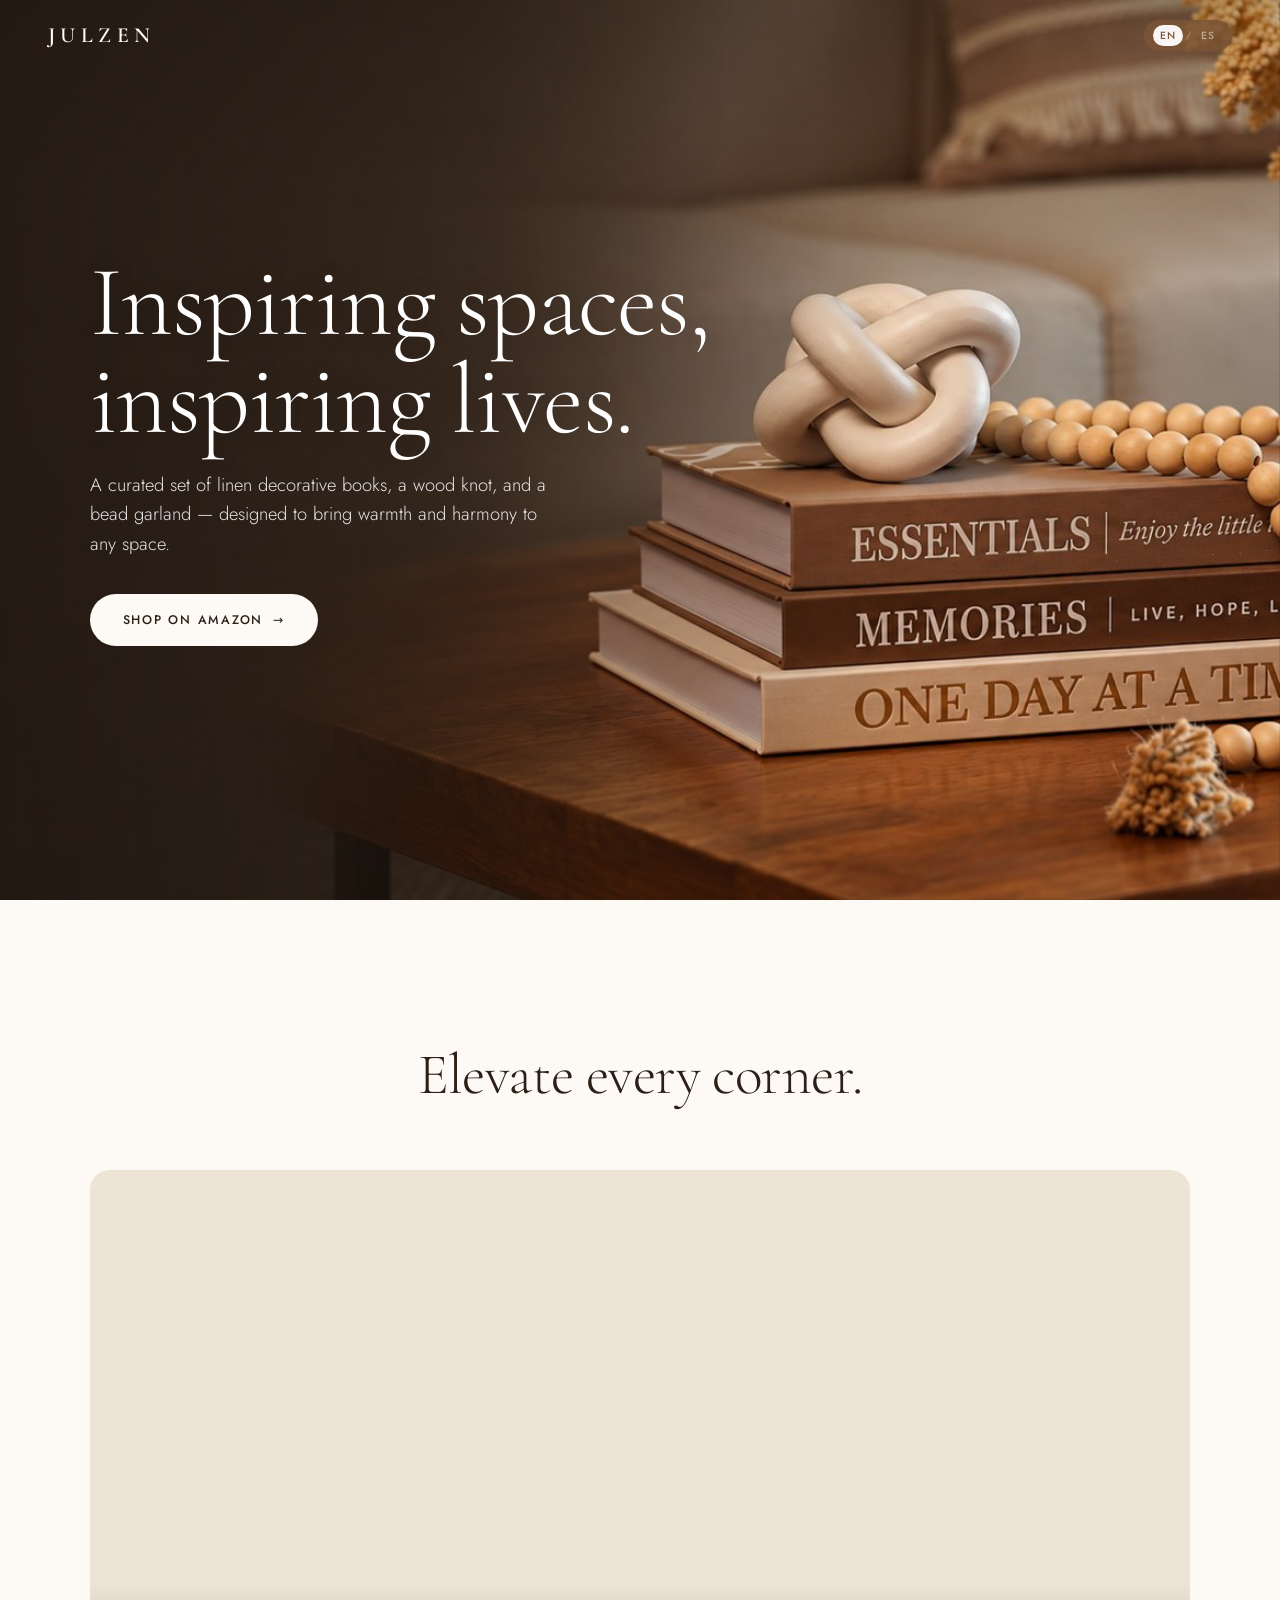
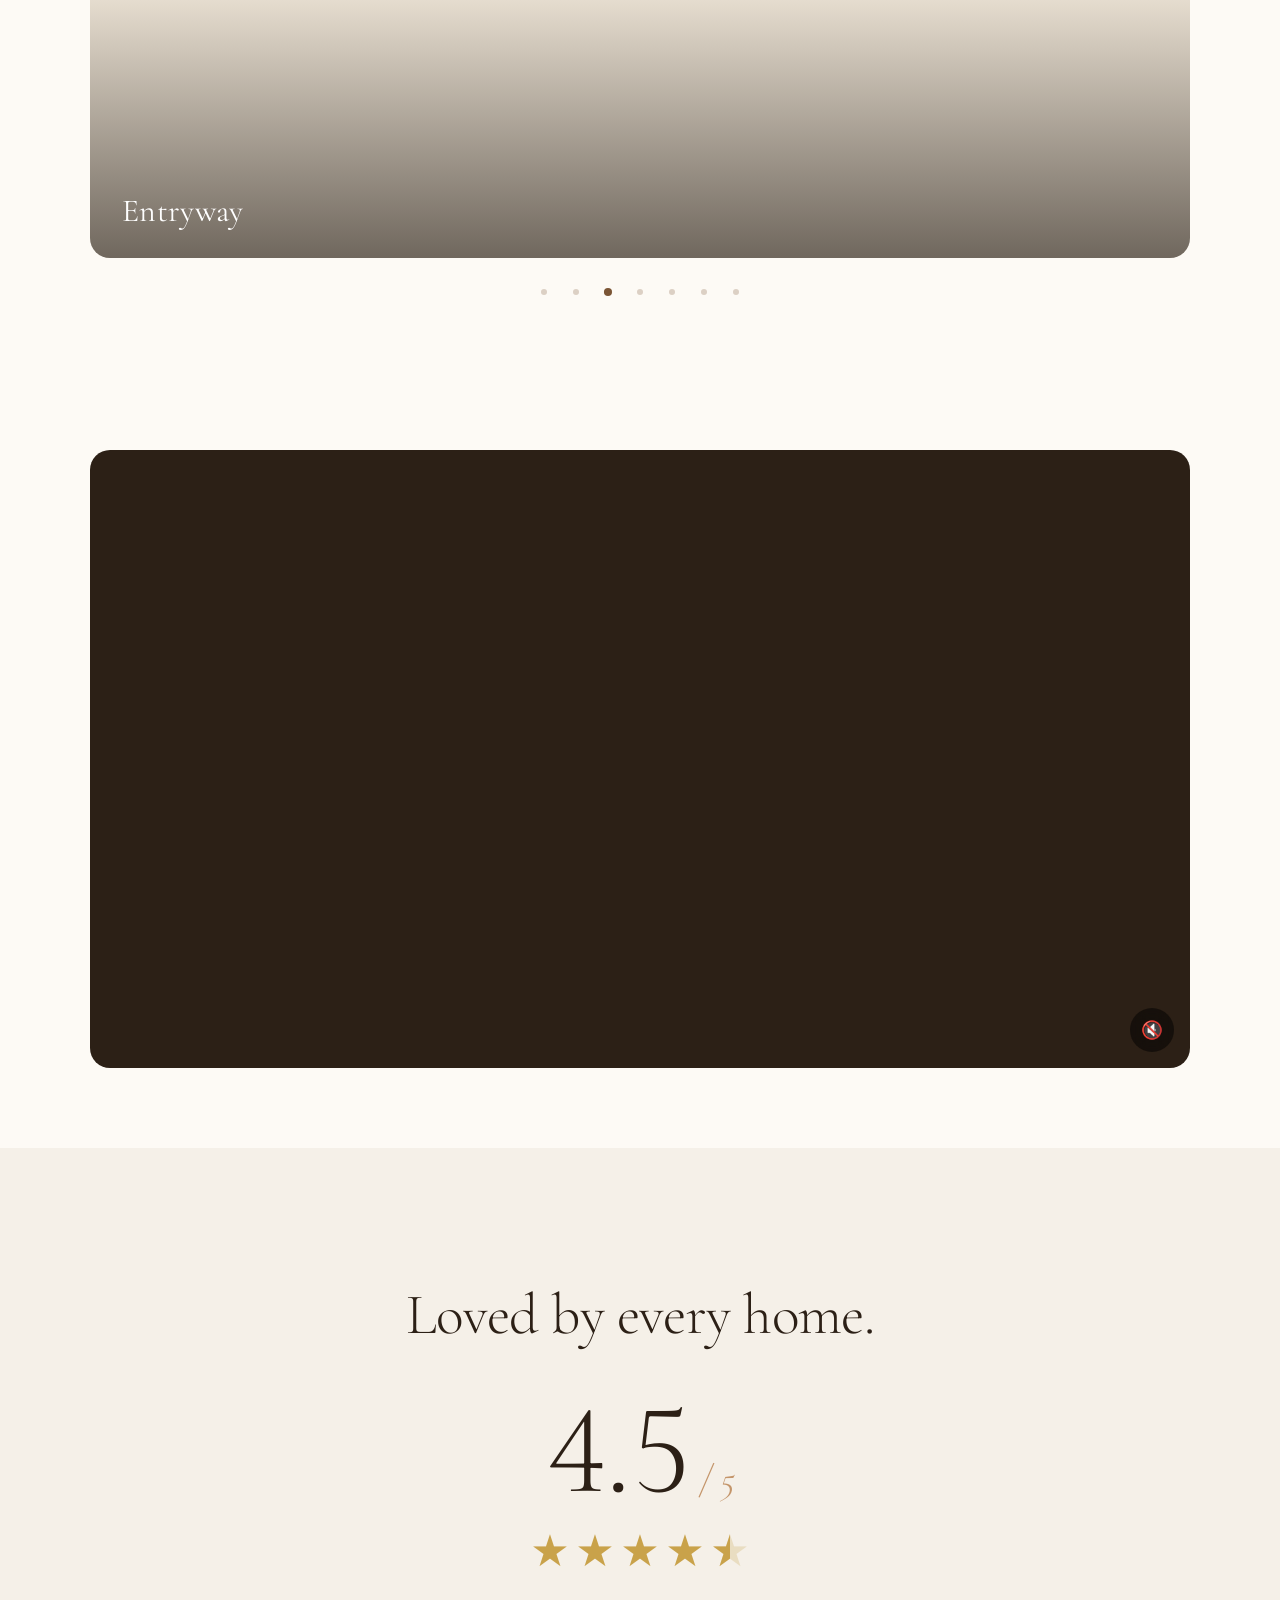
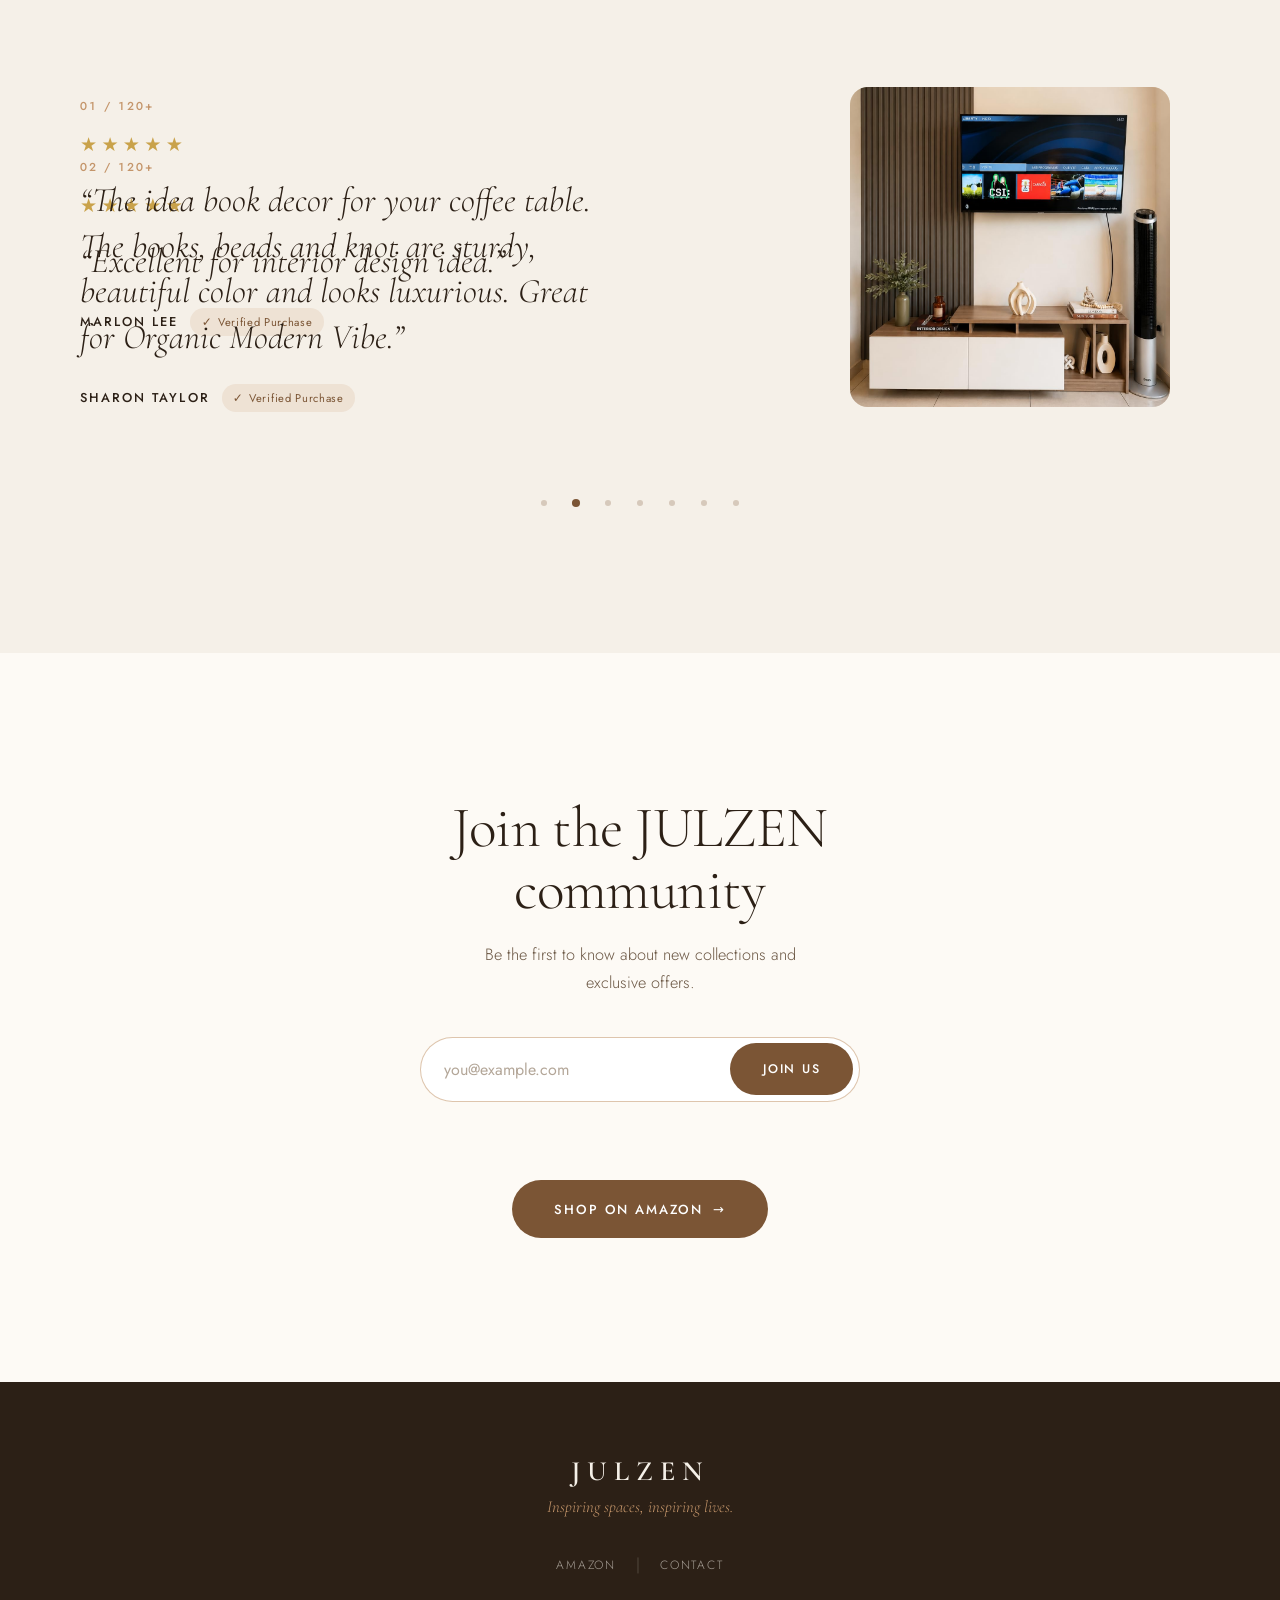
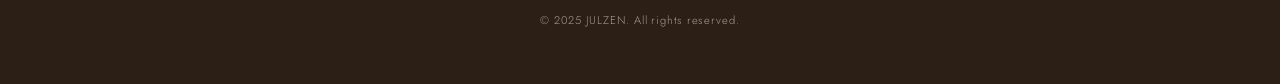
==== index.html @ 3862be5c "Make the EN/ES language switch translate the page Adds data-i18n keys to all translatable text and a" ====
<!DOCTYPE html>
<html lang="en">
<head>
  <meta charset="UTF-8" />
  <meta name="viewport" content="width=device-width, initial-scale=1.0" />
  <title>JULZEN — The home that remembers</title>
  <meta name="description" content="Decorative books with hidden storage. Premium design meets invisible function." />
  <meta property="og:title" content="JULZEN — The home that remembers" />
  <meta property="og:description" content="Decorative books with hidden storage. Premium design meets invisible function." />
  <meta property="og:image" content="hero.jpg" />
  <meta name="theme-color" content="#FDFAF5" />
  <link rel="preconnect" href="https://fonts.googleapis.com" />
  <link rel="preconnect" href="https://fonts.gstatic.com" crossorigin />
  <link href="https://fonts.googleapis.com/css2?family=Cormorant+Garamond:ital,wght@0,300;0,400;0,600;1,300;1,400&family=Jost:wght@300;400;500&display=swap" rel="stylesheet" />
  <link rel="preload" as="image" href="hero-mobile.jpg" media="(max-width: 767px)" />
  <link rel="preload" as="image" href="hero.jpg" media="(min-width: 768px)" />
  <link rel="stylesheet" href="style.css" />
  <script>document.documentElement.classList.add('js');</script>
</head>
<body>

  <!-- NAV -->
  <header class="site-nav" id="nav">
    <a href="#top" class="logo" aria-label="JULZEN home">JULZEN</a>
    <div class="lang-switch" role="button" tabindex="0" aria-label="Switch language" style="cursor:pointer;">
      <span class="lang-option lang-active">EN</span>
      <span class="lang-separator">/</span>
      <span class="lang-option">ES</span>
    </div>
  </header>

  <main id="top">

    <!-- HERO -->
    <section class="hero">
      <div class="hero-media" aria-hidden="true">
        <picture>
          <source media="(max-width: 767px)" srcset="hero-mobile.jpg" />
          <img src="hero.jpg" alt="" fetchpriority="high" />
        </picture>
      </div>
      <div class="hero-shade" aria-hidden="true"></div>
      <div class="hero-content">
        <h1 class="hero-title" data-i18n="hero-title">Inspiring spaces,<br>inspiring lives.</h1>
        <p class="hero-sub" data-i18n="hero-sub">A curated set of linen decorative books, a wood knot, and a bead garland — designed to bring warmth and harmony to any space.</p>
        <a href="https://www.amazon.com/dp/B0FD91PWK6" target="_blank" rel="noopener" class="btn btn-light hero-cta" data-i18n="hero-cta">
          Shop on Amazon <span class="btn-arrow" aria-hidden="true">→</span>
        </a>
      </div>
    </section>

    <!-- SPACES -->
    <section class="spaces" aria-labelledby="spaces-title">
      <h2 id="spaces-title" class="section-title reveal" data-i18n="spaces-title">Elevate every corner.</h2>
      <div class="scenes reveal" aria-roledescription="carousel" aria-label="JULZEN in every room" data-carousel="2000">
        <div class="scenes-track">
          <figure class="scene is-active" data-slide aria-roledescription="slide" aria-label="1 of 7">
            <img src="coffee-table-girls.jpg" alt="Two friends sharing coffee behind a JULZEN book stack on a coffee table" decoding="async" />
            <figcaption data-i18n="scene-1">Coffee Table</figcaption>
          </figure>
          <figure class="scene" data-slide aria-roledescription="slide" aria-label="2 of 7" aria-hidden="true">
            <img src="bookshelf-3.jpg" alt="JULZEN books with knot and bead garland on a wooden bookshelf" style="object-position: center 60%" loading="lazy" decoding="async" />
            <figcaption data-i18n="scene-2">Bookshelf</figcaption>
          </figure>
          <figure class="scene" data-slide aria-roledescription="slide" aria-label="3 of 7" aria-hidden="true">
            <img src="entryway.jpg" alt="JULZEN book set styled on an entryway console" style="object-position: center 65%" loading="lazy" decoding="async" />
            <figcaption data-i18n="scene-3">Entryway</figcaption>
          </figure>
          <figure class="scene" data-slide aria-roledescription="slide" aria-label="4 of 7" aria-hidden="true">
            <img src="console-tv.jpg" alt="JULZEN book stack on a wooden TV console table" loading="lazy" decoding="async" />
            <figcaption data-i18n="scene-4">TV Console Table</figcaption>
          </figure>
          <figure class="scene" data-slide aria-roledescription="slide" aria-label="5 of 7" aria-hidden="true">
            <img src="bookshelf.jpg" alt="JULZEN book stack on a light wood bookshelf" loading="lazy" decoding="async" />
            <figcaption data-i18n="scene-5">Bookshelf</figcaption>
          </figure>
          <figure class="scene" data-slide aria-roledescription="slide" aria-label="6 of 7" aria-hidden="true">
            <img src="night-stand.jpg" alt="JULZEN book set on a bedside night stand" loading="lazy" decoding="async" />
            <figcaption data-i18n="scene-6">Night Stand</figcaption>
          </figure>
          <figure class="scene" data-slide aria-roledescription="slide" aria-label="7 of 7" aria-hidden="true">
            <img src="coffee-table.jpg" alt="JULZEN book stack with knot and wood beads on a round coffee table" style="object-position: center 60%" loading="lazy" decoding="async" />
            <figcaption data-i18n="scene-7">Coffee Table</figcaption>
          </figure>
        </div>
        <div class="carousel-dots" role="group" aria-label="Choose scene">
          <button type="button" class="dot is-active" aria-label="Scene 1" aria-current="true"></button>
          <button type="button" class="dot" aria-label="Scene 2"></button>
          <button type="button" class="dot" aria-label="Scene 3"></button>
          <button type="button" class="dot" aria-label="Scene 4"></button>
          <button type="button" class="dot" aria-label="Scene 5"></button>
          <button type="button" class="dot" aria-label="Scene 6"></button>
          <button type="button" class="dot" aria-label="Scene 7"></button>
        </div>
      </div>
    </section>

    <!-- VIDEO -->
    <section class="video-showcase" aria-labelledby="video-title">
      <div class="video-wrap reveal">
        <video class="showcase-video" muted autoplay loop playsinline preload="metadata">
          <source src="JULZEN_VideoADS.MP4" type="video/mp4" />
        </video>
        <div class="video-overlay is-muted" aria-hidden="true">
          <span class="video-sound-icon">🔇</span>
        </div>
      </div>
    </section>

    <!-- REVIEWS -->
    <section class="reviews" aria-labelledby="reviews-title">
      <h2 id="reviews-title" class="section-title reveal" data-i18n="reviews-title">Loved by every home.</h2>

      <div class="rating reveal" style="--i:1" role="img" aria-label="Rated 4.5 out of 5 stars" data-rating="4.5">
        <p class="rating-score" aria-hidden="true">
          <span class="rating-value" data-rating-value>4.5</span><span class="rating-max">/ 5</span>
        </p>
        <div class="rating-stars" aria-hidden="true">
          <span class="rstar" style="--s:0">★</span><span class="rstar" style="--s:1">★</span><span class="rstar" style="--s:2">★</span><span class="rstar" style="--s:3">★</span><span class="rstar rstar-half" style="--s:4">★</span>
        </div>
      </div>

      <!-- REVIEWS CAROUSEL: one review at a time, rotating every 3s -->
      <div class="rv-list reveal" style="--i:2" data-rv-carousel>
        <article class="rv rv-active">
          <div class="rv-text">
            <span class="rv-index">01 / 120+</span>
            <div class="rv-stars" role="img" aria-label="5 out of 5 stars">★★★★★</div>
            <blockquote data-i18n="rv-quote-1">“The idea book decor for your coffee table. The books, beads and knot are sturdy, beautiful color and looks luxurious. Great for Organic Modern Vibe.”</blockquote>
            <p class="rv-meta"><span class="rv-name">Sharon Taylor</span><span class="verified" data-i18n="verified">Verified Purchase</span></p>
          </div>
          <div class="rv-media" aria-roledescription="carousel" aria-label="Photos from Sharon Taylor" data-carousel="1000">
            <img class="rv-slide is-active" data-slide src="review-1.jpg" style="object-position: center 40%" alt="Customer photo from Sharon Taylor (1 of 3)" loading="lazy" decoding="async" />
            <img class="rv-slide" data-slide src="review-1-2.jpg" style="object-position: center center" alt="Customer photo from Sharon Taylor (2 of 3)" loading="lazy" decoding="async" />
            <img class="rv-slide" data-slide src="review-1-3.jpg" style="object-position: center center" alt="Customer photo from Sharon Taylor (3 of 3)" loading="lazy" decoding="async" />
            <div class="carousel-dots rv-dots" role="group" aria-label="Choose photo">
              <button type="button" class="dot is-active" aria-label="Photo 1" aria-current="true"></button>
              <button type="button" class="dot" aria-label="Photo 2"></button>
              <button type="button" class="dot" aria-label="Photo 3"></button>
            </div>
          </div>
        </article>

        <article class="rv">
          <div class="rv-text">
            <span class="rv-index">02 / 120+</span>
            <div class="rv-stars" role="img" aria-label="5 out of 5 stars">★★★★★</div>
            <blockquote data-i18n="rv-quote-2">“Excellent for interior design idea.”</blockquote>
            <p class="rv-meta"><span class="rv-name">Marlon Lee</span><span class="verified" data-i18n="verified">Verified Purchase</span></p>
          </div>
          <div class="rv-media">
            <img src="review-2.jpg" style="object-position: center 60%" alt="Customer photo from Marlon Lee: JULZEN books on a TV console" loading="lazy" decoding="async" />
          </div>
        </article>

        <article class="rv">
          <div class="rv-text">
            <span class="rv-index">03 / 120+</span>
            <div class="rv-stars" role="img" aria-label="5 out of 5 stars">★★★★★</div>
            <blockquote data-i18n="rv-quote-3">“Beautiful! Excellent quality and beautifully crafted. The set includes three decorative books, a stylish wood knot, and a lovely bead garland. Every piece looks well made and complements the others perfectly. Highly recommend 100%!”</blockquote>
            <p class="rv-meta"><span class="rv-name">Edwin</span><span class="verified" data-i18n="verified">Verified Purchase</span></p>
          </div>
          <div class="rv-media">
            <img src="review-3.jpg" style="object-position: center center" alt="Customer photo from Edwin" loading="lazy" decoding="async" />
          </div>
        </article>

        <article class="rv">
          <div class="rv-text">
            <span class="rv-index">04 / 120+</span>
            <div class="rv-stars" role="img" aria-label="5 out of 5 stars">★★★★★</div>
            <blockquote data-i18n="rv-quote-4">“I love these books and book covers. It looks great in my China hutch and the decor look I was going for. I recommend purchasing this product.”</blockquote>
            <p class="rv-meta"><span class="rv-name">Debra</span><span class="verified" data-i18n="verified">Verified Purchase</span></p>
          </div>
          <div class="rv-media">
            <img src="review-4.jpg" style="object-position: center 40%" alt="Customer photo from Debra: JULZEN books in a China hutch" loading="lazy" decoding="async" />
          </div>
        </article>

        <article class="rv">
          <div class="rv-text">
            <span class="rv-index">05 / 120+</span>
            <div class="rv-stars" role="img" aria-label="4 out of 5 stars">★★★★<span class="rv-star-off">★</span></div>
            <blockquote data-i18n="rv-quote-5">“This set decorates beautifully and the colors are just gorgeous. Everything feels high quality and well made. The smallest book is perfect for storing TV remotes, which I love.”</blockquote>
            <p class="rv-meta"><span class="rv-name">Ysantiago</span><span class="verified" data-i18n="verified">Verified Purchase</span></p>
          </div>
          <div class="rv-media">
            <img src="review-5.jpg" style="object-position: center center" alt="Customer photo from Ysantiago: JULZEN books and knot on a shelf" loading="lazy" decoding="async" />
          </div>
        </article>

        <article class="rv">
          <div class="rv-text">
            <span class="rv-index">06 / 120+</span>
            <div class="rv-stars" role="img" aria-label="5 out of 5 stars">★★★★★</div>
            <blockquote data-i18n="rv-quote-6">“I couldn't be happier with the decoration result on my table. Too beautiful.”</blockquote>
            <p class="rv-meta"><span class="rv-name">Aida</span><span class="verified" data-i18n="verified">Verified Purchase</span></p>
          </div>
          <div class="rv-media" aria-roledescription="carousel" aria-label="Photos from Aida" data-carousel="1000">
            <img class="rv-slide is-active" data-slide src="review-6.jpg" style="object-position: center center" alt="Customer photo from Aida (1 of 2)" loading="lazy" decoding="async" />
            <img class="rv-slide" data-slide src="review-6-1.jpg" style="object-position: center center" alt="Customer photo from Aida (2 of 2)" loading="lazy" decoding="async" />
            <div class="carousel-dots rv-dots" role="group" aria-label="Choose photo">
              <button type="button" class="dot is-active" aria-label="Photo 1" aria-current="true"></button>
              <button type="button" class="dot" aria-label="Photo 2"></button>
            </div>
          </div>
        </article>

        <article class="rv rv-cta-slide">
          <div class="rv-cta-content">
            <p class="rv-cta-text">Want to see what our customers are saying?</p>
            <a href="https://www.amazon.com/JULZEN-Linen-Decorative-Books-Decor/dp/B0FD91PWK6/ref=cm_cr_arp_d_product_top?ie=UTF8#averageCustomerReviewsAnchor" target="_blank" rel="noopener" class="btn btn-dark btn-lg">
              See All Reviews <span class="btn-arrow" aria-hidden="true">→</span>
            </a>
          </div>
        </article>

        <!-- Review carousel dots -->
        <div class="carousel-dots rv-carousel-dots" role="group" aria-label="Choose review">
          <button type="button" class="dot is-active" aria-label="Review 1" aria-current="true"></button>
          <button type="button" class="dot" aria-label="Review 2"></button>
          <button type="button" class="dot" aria-label="Review 3"></button>
          <button type="button" class="dot" aria-label="Review 4"></button>
          <button type="button" class="dot" aria-label="Review 5"></button>
          <button type="button" class="dot" aria-label="Review 6"></button>
          <button type="button" class="dot" aria-label="See all reviews"></button>
        </div>
      </div>
    </section>

    <!-- JOIN -->
    <section class="join" id="join" aria-labelledby="join-title">
      <div class="join-inner">
        <h2 id="join-title" class="section-title reveal" data-i18n="join-title">Join the JULZEN community</h2>
        <p class="join-sub reveal" style="--i:1" data-i18n="join-sub">Be the first to know about new collections and exclusive offers.</p>
        <form action="https://formspree.io/f/mgoqwkvl" method="POST" class="join-form reveal" style="--i:2" data-join-form>
          <label for="join-email" class="sr-only">Email address</label>
          <input id="join-email" type="email" name="email" placeholder="you@example.com" autocomplete="email" required />
          <button type="submit" class="btn btn-dark" data-i18n="join-btn">Join Us</button>
        </form>
        <p class="join-status" role="status" aria-live="polite" data-join-status></p>
        <div class="reveal" style="--i:3">
          <a href="https://www.amazon.com/dp/B0FD91PWK6" target="_blank" rel="noopener" class="btn btn-dark btn-lg" data-i18n="shop-amazon">
            Shop on Amazon <span class="btn-arrow" aria-hidden="true">→</span>
          </a>
        </div>
      </div>
    </section>

  </main>

  <!-- FOOTER -->
  <footer>
    <div class="footer-inner">
      <div class="footer-logo">JULZEN</div>
      <p class="footer-tagline" data-i18n="footer-tagline">Inspiring spaces, inspiring lives.</p>
      <div class="footer-links">
        <a href="https://www.amazon.com/dp/B0FD91PWK6" target="_blank" rel="noopener" data-i18n="footer-amazon">Amazon</a>
        <span aria-hidden="true">|</span>
        <a href="mailto:julzenliving@gmail.com" data-i18n="footer-contact">Contact</a>
      </div>
      <p class="footer-copy">© 2025 JULZEN. All rights reserved.</p>
    </div>
  </footer>

  <script>
  (function () {
    var reduceMotion = window.matchMedia('(prefers-reduced-motion: reduce)').matches;

    // Nav: solid background once the hero scrolls away
    var nav = document.getElementById('nav');
    var onScroll = function () { nav.classList.toggle('is-scrolled', window.scrollY > 40); };
    onScroll();
    window.addEventListener('scroll', onScroll, { passive: true });

    // Reveal on scroll
    var revealEls = document.querySelectorAll('.reveal');
    if ('IntersectionObserver' in window) {
      var io = new IntersectionObserver(function (entries) {
        entries.forEach(function (entry) {
          if (entry.isIntersecting) {
            entry.target.classList.add('is-visible');
            io.unobserve(entry.target);
          }
        });
      }, { rootMargin: '0px 0px -10% 0px', threshold: 0.1 });
      revealEls.forEach(function (el) { io.observe(el); });
    } else {
      revealEls.forEach(function (el) { el.classList.add('is-visible'); });
    }

    // Rating: count up to the score once the block scrolls into view
    var rating = document.querySelector("[data-rating]");
    if (rating) {
      var valueEl = rating.querySelector("[data-rating-value]");
      var target = parseFloat(rating.getAttribute("data-rating"));
      if (!reduceMotion && "IntersectionObserver" in window) {
        valueEl.textContent = "0.0";
        rating.classList.add("is-pending");
        var ratingIO = new IntersectionObserver(function (entries) {
          if (!entries[0].isIntersecting) return;
          ratingIO.disconnect();
          rating.classList.remove("is-pending");
          var duration = 1600, t0 = null;
          var tick = function (now) {
            if (t0 === null) t0 = now;
            var p = Math.min((now - t0) / duration, 1);
            var eased = 1 - Math.pow(1 - p, 3);
            valueEl.textContent = (target * eased).toFixed(1);
            if (p < 1) requestAnimationFrame(tick);
          };
          requestAnimationFrame(tick);
        }, { threshold: 0.6 });
        ratingIO.observe(rating);
      }
    }

    // Mini-carousels (scenes + review photos): crossfade on an interval
    document.querySelectorAll("[data-carousel]").forEach(function (carousel) {
      var slides = carousel.querySelectorAll("[data-slide]");
      var dots = carousel.querySelectorAll(".dot");
      var interval = parseInt(carousel.getAttribute("data-carousel"), 10) || 4000;
      var current = 0, timer = null, paused = false;

      var show = function (index) {
        slides[current].classList.remove("is-active");
        slides[current].setAttribute("aria-hidden", "true");
        if (dots[current]) {
          dots[current].classList.remove("is-active");
          dots[current].removeAttribute("aria-current");
        }
        current = (index + slides.length) % slides.length;
        slides[current].classList.add("is-active");
        slides[current].removeAttribute("aria-hidden");
        if (dots[current]) {
          dots[current].classList.add("is-active");
          dots[current].setAttribute("aria-current", "true");
        }
      };
      var stop = function () { clearInterval(timer); timer = null; };
      var start = function () {
        stop();
        if (!paused && !document.hidden && !reduceMotion) timer = setInterval(function () { show(current + 1); }, interval);
      };

      dots.forEach(function (dot, i) {
        dot.addEventListener("click", function () { show(i); start(); });
      });

      // Swipe: more than 50px sideways (and more sideways than vertical) changes slide
      var startX = 0, startY = 0;
      carousel.addEventListener("touchstart", function (e) {
        startX = e.changedTouches[0].screenX;
        startY = e.changedTouches[0].screenY;
      }, { passive: true });
      carousel.addEventListener("touchend", function (e) {
        var diff = e.changedTouches[0].screenX - startX;
        var diffY = e.changedTouches[0].screenY - startY;
        if (Math.abs(diff) > 50 && Math.abs(diff) > Math.abs(diffY)) {
          show(current + (diff < 0 ? 1 : -1));
          start();
          // A photo carousel inside a review handles its own swipe; don't also flip the review
          e.stopPropagation();
        }
      }, { passive: true });
      carousel.addEventListener("mouseenter", function () { paused = true; stop(); });
      carousel.addEventListener("mouseleave", function () { paused = false; start(); });
      carousel.addEventListener("focusin", function () { paused = true; stop(); });
      carousel.addEventListener("focusout", function () { paused = false; start(); });
      document.addEventListener("visibilitychange", start);
      start();
    });

    // REVIEWS CAROUSEL: one review visible at a time, crossfade every 3 seconds
    var rvContainer = document.querySelector("[data-rv-carousel]");
    if (rvContainer) {
      var reviews = rvContainer.querySelectorAll(".rv");
      var rvDots = rvContainer.querySelectorAll(".rv-carousel-dots .dot");
      var rvCurrent = 0, rvTimer = null, rvPaused = false;

      var showReview = function (index) {
        reviews[rvCurrent].classList.remove("rv-active");
        if (rvDots[rvCurrent]) {
          rvDots[rvCurrent].classList.remove("is-active");
          rvDots[rvCurrent].removeAttribute("aria-current");
        }
        rvCurrent = (index + reviews.length) % reviews.length;
        reviews[rvCurrent].classList.add("rv-active");
        if (rvDots[rvCurrent]) {
          rvDots[rvCurrent].classList.add("is-active");
          rvDots[rvCurrent].setAttribute("aria-current", "true");
        }
      };
      var rvStop = function () { clearInterval(rvTimer); rvTimer = null; };
      var rvStart = function () {
        rvStop();
        if (!rvPaused && !document.hidden && !reduceMotion)
          rvTimer = setInterval(function () { showReview(rvCurrent + 1); }, 3000);
      };

      rvDots.forEach(function (dot, i) {
        dot.addEventListener("click", function () { showReview(i); rvStart(); });
      });

      var rvStartX = 0, rvStartY = 0;
      rvContainer.addEventListener("touchstart", function (e) {
        rvStartX = e.changedTouches[0].screenX;
        rvStartY = e.changedTouches[0].screenY;
      }, { passive: true });
      rvContainer.addEventListener("touchend", function (e) {
        var diff = e.changedTouches[0].screenX - rvStartX;
        var diffY = e.changedTouches[0].screenY - rvStartY;
        if (Math.abs(diff) > 50 && Math.abs(diff) > Math.abs(diffY)) {
          showReview(rvCurrent + (diff < 0 ? 1 : -1));
          rvStart();
        }
      }, { passive: true });
      rvContainer.addEventListener("mouseenter", function () { rvPaused = true; rvStop(); });
      rvContainer.addEventListener("mouseleave", function () { rvPaused = false; rvStart(); });
      rvContainer.addEventListener("focusin", function () { rvPaused = true; rvStop(); });
      rvContainer.addEventListener("focusout", function () { rvPaused = false; rvStart(); });
      document.addEventListener("visibilitychange", rvStart);
      rvStart();
    }

    // Email form: submit in place, fall back to normal POST
    var form = document.querySelector('[data-join-form]');
    var status = document.querySelector('[data-join-status]');
    if (form && window.fetch) {
      form.addEventListener('submit', function (e) {
        e.preventDefault();
        var button = form.querySelector('button');
        button.disabled = true;
        status.textContent = '';
        fetch(form.action, { method: 'POST', body: new FormData(form), headers: { Accept: 'application/json' } })
          .then(function (res) {
            if (!res.ok) throw new Error();
            form.reset();
            form.classList.add('is-done');
            status.textContent = 'Welcome to JULZEN. Check your inbox soon.';
          })
          .catch(function () {
            status.textContent = 'Something went wrong. Please try again.';
          })
          .then(function () { button.disabled = false; });
      });
    }
    // Video showcase: autoplay muted, tap to toggle sound
    var videoWrap = document.querySelector('.video-wrap');
    if (videoWrap) {
      var video = videoWrap.querySelector('.showcase-video');
      var overlay = videoWrap.querySelector('.video-overlay');

      // Autoplay muted when scrolled into view
      if ('IntersectionObserver' in window) {
        var vidIO = new IntersectionObserver(function (entries) {
          entries.forEach(function (e) {
            if (e.isIntersecting) {
              video.play();
              overlay.classList.add('is-hidden');
            } else {
              video.pause();
            }
          });
        }, { threshold: 0.3 });
        vidIO.observe(videoWrap);
      }

      // Loop the video
      video.loop = true;

      // Tap to toggle mute/unmute
      videoWrap.addEventListener('click', function () {
        video.muted = !video.muted;
        overlay.classList.toggle('is-muted', video.muted);
        overlay.classList.toggle('is-unmuted', !video.muted);
      });
    }

    // Language switch EN/ES
    var translations = {
      'hero-title': {
        en: 'Inspiring spaces,<br>inspiring lives.',
        es: 'Espacios que inspiran,<br>vidas que inspiran.'
      },
      'hero-sub': {
        en: 'A curated set of linen decorative books, a wood knot, and a bead garland — designed to bring warmth and harmony to any space.',
        es: 'Un set curado de libros decorativos de lino, un nudo de madera y una guirnalda de cuentas — diseñado para llevar calidez y armonía a cualquier espacio.'
      },
      'hero-cta': {
        en: 'Shop on Amazon',
        es: 'Comprar en Amazon'
      },
      'spaces-title': {
        en: 'Elevate every corner.',
        es: 'Eleva cada rincón.'
      },
      'scene-1': { en: 'Coffee Table', es: 'Mesa de Centro' },
      'scene-2': { en: 'Bookshelf', es: 'Estantería' },
      'scene-3': { en: 'Entryway', es: 'Entrada' },
      'scene-4': { en: 'TV Console Table', es: 'Mesa de TV' },
      'scene-5': { en: 'Bookshelf', es: 'Estantería' },
      'scene-6': { en: 'Night Stand', es: 'Mesa de Noche' },
      'scene-7': { en: 'Coffee Table', es: 'Mesa de Centro' },
      'reviews-title': {
        en: 'Loved by every home.',
        es: 'Amado por cada hogar.'
      },
      'rv-quote-1': {
        en: '“The idea book decor for your coffee table. The books, beads and knot are sturdy, beautiful color and looks luxurious. Great for Organic Modern Vibe.”',
        es: '“La decoración ideal para tu mesa de centro. Los libros, las cuentas y el nudo son resistentes, de un color hermoso y se ven lujosos. Perfecto para un estilo Orgánico Moderno.”'
      },
      'rv-quote-2': {
        en: '“Excellent for interior design idea.”',
        es: '“Excelente idea para diseño de interiores.”'
      },
      'rv-quote-3': {
        en: '“Beautiful! Excellent quality and beautifully crafted. The set includes three decorative books, a stylish wood knot, and a lovely bead garland. Every piece looks well made and complements the others perfectly. Highly recommend 100%!”',
        es: '“¡Hermoso! Excelente calidad y bellamente elaborado. El set incluye tres libros decorativos, un elegante nudo de madera y una hermosa guirnalda de cuentas. Cada pieza se ve bien hecha y complementa perfectamente a las demás. ¡Lo recomiendo al 100%!”'
      },
      'rv-quote-4': {
        en: '“I love these books and book covers. It looks great in my China hutch and the decor look I was going for. I recommend purchasing this product.”',
        es: '“Me encantan estos libros y sus portadas. Se ven geniales en mi vitrina y logran el look decorativo que buscaba. Recomiendo comprar este producto.”'
      },
      'rv-quote-5': {
        en: '“This set decorates beautifully and the colors are just gorgeous. Everything feels high quality and well made. The smallest book is perfect for storing TV remotes, which I love.”',
        es: '“Este set decora hermosamente y los colores son preciosos. Todo se siente de alta calidad y bien hecho. El libro más pequeño es perfecto para guardar los controles del TV, ¡me encanta!”'
      },
      'rv-quote-6': {
        en: '“I couldn\'t be happier with the decoration result on my table. Too beautiful.”',
        es: '“No puedo estar más feliz con el resultado de decoración a mi mesa. Demasiado hermoso.”'
      },
      'verified': {
        en: 'Verified Purchase',
        es: 'Compra Verificada'
      },
      'join-title': {
        en: 'Join the JULZEN community',
        es: 'Únete a la comunidad JULZEN'
      },
      'join-sub': {
        en: 'Be the first to know about new collections and exclusive offers.',
        es: 'Sé el primero en conocer nuevas colecciones y ofertas exclusivas.'
      },
      'join-btn': {
        en: 'Join Us',
        es: 'Únete'
      },
      'shop-amazon': {
        en: 'Shop on Amazon',
        es: 'Comprar en Amazon'
      },
      'footer-tagline': {
        en: 'Inspiring spaces, inspiring lives.',
        es: 'Espacios que inspiran, vidas que inspiran.'
      },
      'footer-amazon': { en: 'Amazon', es: 'Amazon' },
      'footer-contact': { en: 'Contact', es: 'Contacto' }
    };

    var currentLang = 'en';
    var langSwitch = document.querySelector('.lang-switch');
    if (langSwitch) {
      var langOptions = langSwitch.querySelectorAll('.lang-option');

      var setLang = function (lang) {
        currentLang = lang;
        document.documentElement.setAttribute('lang', lang);
        langOptions.forEach(function (opt) {
          opt.classList.toggle('lang-active', opt.textContent.trim().toLowerCase() === lang);
        });
        // Update all translatable elements
        document.querySelectorAll('[data-i18n]').forEach(function (el) {
          var key = el.getAttribute('data-i18n');
          if (translations[key] && translations[key][lang]) {
            // Preserve the arrow span in buttons
            var arrow = el.querySelector('.btn-arrow');
            if (arrow) {
              el.innerHTML = translations[key][lang] + ' ' + arrow.outerHTML;
            } else {
              el.innerHTML = translations[key][lang];
            }
          }
        });
        try { localStorage.setItem('julzen-lang', lang); } catch (e) {}
      };

      langSwitch.addEventListener('click', function () {
        setLang(currentLang === 'en' ? 'es' : 'en');
      });
      // role="button": Enter and Space work like a click
      langSwitch.addEventListener('keydown', function (e) {
        if (e.key === 'Enter' || e.key === ' ') {
          e.preventDefault();
          setLang(currentLang === 'en' ? 'es' : 'en');
        }
      });

      // Check saved preference
      try {
        var saved = localStorage.getItem('julzen-lang');
        if (saved === 'es') setLang('es');
      } catch (e) {}
    }
  })();
  </script>
</body>
</html>
---- style.css ----
/* ===== VARIABLES ===== */
:root {
  --brown:      #7B5535;
  --camel:      #C4956A;
  --cream:      #F5F0E8;
  --sand:       #EDE4D6;
  --warm-white: #FDFAF5;
  --dark:       #2C2016;
  --mid:        #6B5744;
  --gold:       #C9A24A;
  --font-serif: 'Cormorant Garamond', Georgia, serif;
  --font-sans:  'Jost', system-ui, sans-serif;

  --ease-out:    cubic-bezier(0.23, 1, 0.32, 1);
  --ease-in-out: cubic-bezier(0.77, 0, 0.175, 1);
  --gutter: clamp(1.25rem, 5vw, 3rem);
}

/* ===== RESET ===== */
*, *::before, *::after { box-sizing: border-box; margin: 0; padding: 0; }
html { scroll-behavior: smooth; -webkit-text-size-adjust: 100%; }
body {
  background: var(--warm-white); color: var(--dark);
  font-family: var(--font-sans); font-weight: 300;
  -webkit-font-smoothing: antialiased; -moz-osx-font-smoothing: grayscale;
  -webkit-tap-highlight-color: transparent;
}
img { display: block; width: 100%; height: 100%; object-fit: cover; }
a { text-decoration: none; color: inherit; }
button { font: inherit; }
.sr-only {
  position: absolute; width: 1px; height: 1px; padding: 0; margin: -1px;
  overflow: hidden; clip: rect(0 0 0 0); white-space: nowrap; border: 0;
}
:focus-visible { outline: 2px solid var(--camel); outline-offset: 3px; }

/* ===== SHARED ===== */
.logo {
  font-family: var(--font-serif); font-size: 1.5rem; font-weight: 600;
  letter-spacing: 0.25em; color: var(--dark);
}
.label {
  display: block;
  font-family: var(--font-sans); font-size: 0.7rem; font-weight: 500;
  letter-spacing: 0.2em; text-transform: uppercase;
  color: var(--camel); margin-bottom: 1rem;
}
.section-title {
  font-family: var(--font-serif); font-weight: 300;
  font-size: clamp(2.1rem, 5.5vw, 3.6rem); line-height: 1.08;
  letter-spacing: -0.01em; text-align: center; color: var(--dark);
  text-wrap: balance;
}

/* ===== BUTTONS ===== */
.btn {
  display: inline-flex; align-items: center; justify-content: center; gap: 0.6rem;
  padding: 1rem 2rem; border: 1px solid transparent; border-radius: 999px;
  font-family: var(--font-sans); font-size: 0.78rem; font-weight: 500;
  letter-spacing: 0.14em; text-transform: uppercase;
  cursor: pointer; user-select: none;
  transition:
    transform 160ms var(--ease-out),
    background-color 200ms ease,
    color 200ms ease,
    border-color 200ms ease;
}
.btn:active { transform: scale(0.97); }
.btn-arrow { display: inline-block; transition: transform 200ms var(--ease-out); }

.btn-dark { background: var(--brown); color: #fff; }
.btn-light { background: var(--warm-white); color: var(--dark); }
.btn-lg { padding: 1.15rem 2.6rem; font-size: 0.82rem; }

@media (hover: hover) and (pointer: fine) {
  .btn-dark:hover { background: var(--dark); }
  .btn-light:hover { background: #fff; }
  .btn:hover .btn-arrow { transform: translateX(3px); }
}

/* ===== NAV ===== */
.site-nav {
  position: fixed; top: 0; left: 0; right: 0; z-index: 100;
  display: flex; align-items: center; justify-content: space-between;
  padding: 1.25rem var(--gutter);
  padding-top: max(1.25rem, env(safe-area-inset-top));
  color: #fff;
  transition: background-color 300ms ease, color 300ms ease, box-shadow 300ms ease;
}
.site-nav .logo { color: inherit; font-size: 1.35rem; }
.nav-lang {
  font-size: 0.72rem; font-weight: 500; letter-spacing: 0.18em;
  padding: 0.4rem 0.2rem; opacity: 0.85;
  transition: opacity 200ms ease;
}
.site-nav.is-scrolled {
  background: rgba(253, 250, 245, 0.82);
  -webkit-backdrop-filter: saturate(160%) blur(16px);
  backdrop-filter: saturate(160%) blur(16px);
  color: var(--dark);
  box-shadow: 0 1px 0 rgba(196, 149, 106, 0.2);
}
@media (hover: hover) and (pointer: fine) {
  .nav-lang:hover { opacity: 1; }
}

/* Language switch (visual only for now; Spanish version coming) */
.lang-switch {
  display: flex;
  align-items: center;
  gap: 0.15rem;
  background: rgba(123, 85, 53, 0.85);
  padding: 0.3rem 0.6rem;
  border-radius: 999px;
  font-size: 0.65rem;
  font-weight: 500;
  letter-spacing: 0.15em;
  cursor: pointer;
  user-select: none;
}
.lang-option {
  padding: 0.2rem 0.4rem;
  border-radius: 999px;
  color: rgba(255,255,255,0.5);
  transition: background 200ms ease, color 200ms ease;
}
.lang-option.lang-active {
  background: rgba(255,255,255,0.95);
  color: var(--brown);
}
.lang-separator {
  color: rgba(255,255,255,0.3);
  font-size: 0.6rem;
}

/* Cuando el nav tiene fondo claro (scrolled) */
.site-nav.is-scrolled .lang-switch {
  background: var(--brown);
}

/* ===== HERO ===== */
.hero {
  position: relative; overflow: hidden;
  height: 100vh; height: 100svh; min-height: 560px;
  display: flex; align-items: flex-start;
  background: var(--dark);
}
.hero-media { position: absolute; inset: 0; }
.hero-media picture { display: block; height: 100%; }
.hero-media img {
  object-position: 75% center;
  transform-origin: 75% center;
  animation: ken-burns 24s ease-in-out infinite alternate;
  will-change: transform;
}
@keyframes ken-burns {
  from { transform: scale(1); }
  to   { transform: scale(1.08); }
}
.hero-shade {
  position: absolute; inset: 0;
  background:
    linear-gradient(to bottom, rgba(28, 20, 13, 0.72) 0%, rgba(28, 20, 13, 0.45) 38%, rgba(28, 20, 13, 0) 62%);
}
.hero-content {
  position: relative; z-index: 2;
  width: 100%; max-width: 780px;
  padding: clamp(6rem, 14vh, 8rem) var(--gutter) 0;
  color: #fff;
}
.hero-title {
  font-family: var(--font-serif); font-weight: 300;
  font-size: clamp(3rem, 11vw, 6.25rem); line-height: 0.98;
  letter-spacing: -0.015em; margin-bottom: 1.25rem;
  text-shadow: 0 1px 24px rgba(0, 0, 0, 0.18);
}
.hero-title em { font-style: italic; }
.hero-sub {
  font-size: clamp(1rem, 2.6vw, 1.15rem); line-height: 1.6;
  color: rgba(255, 255, 255, 0.88); max-width: 30rem; margin-bottom: 2.25rem;
  text-wrap: pretty;
}

/* Hero entrance, staggered */
.hero-title, .hero-sub, .hero-cta {
  animation: rise 900ms var(--ease-out) both;
}
.hero-title { animation-delay: 150ms; }
.hero-sub   { animation-delay: 230ms; }
.hero-cta   { animation-delay: 310ms; }
@keyframes rise {
  from { opacity: 0; transform: translateY(16px); }
  to   { opacity: 1; transform: translateY(0); }
}
/* .hero-cta also needs the press transform, so its entrance ends with fill none */
.hero-cta { animation-fill-mode: backwards; }

/* hero-mobile.jpg is framed for phones; the 75% shift only applies to hero.jpg on tablets */
@media (max-width: 767px) {
  .hero-media img { object-position: center center; transform-origin: center center; }
}

@media (min-width: 900px) {
  .hero { align-items: center; }
  .hero-media img { object-position: center center; transform-origin: center center; }
  .hero-content { padding: 0 var(--gutter) 0 clamp(3rem, 7vw, 7rem); }
  .hero-shade {
    background:
      linear-gradient(to right, rgba(28, 20, 13, 0.72) 0%, rgba(28, 20, 13, 0.4) 38%, rgba(28, 20, 13, 0) 70%),
      linear-gradient(to bottom, rgba(28, 20, 13, 0.25) 0%, rgba(28, 20, 13, 0) 20%);
  }
}

/* ===== REVEAL ON SCROLL ===== */
.js .reveal {
  opacity: 0; transform: translateY(24px);
  transition:
    opacity 900ms var(--ease-out),
    transform 900ms var(--ease-out);
  transition-delay: calc(var(--i, 0) * 70ms);
}
.js .reveal.is-visible { opacity: 1; transform: none; }

/* ===== SPACES ===== */
.spaces {
  padding: clamp(5rem, 12vw, 9rem) var(--gutter);
  max-width: 1240px; margin: 0 auto;
}
.spaces .section-title { margin-bottom: clamp(2.5rem, 6vw, 4rem); }

.scenes { max-width: 1100px; margin: 0 auto; }
.scenes-track {
  position: relative; overflow: hidden;
  aspect-ratio: 4 / 5; border-radius: 16px;
  background: var(--sand); isolation: isolate;
}
.scene {
  position: absolute; inset: 0;
  opacity: 0; visibility: hidden;
  transition: opacity 900ms ease, visibility 0s linear 900ms;
}
.scene.is-active {
  opacity: 1; visibility: visible;
  transition: opacity 900ms ease, visibility 0s;
}
.scene img {
  transform: scale(1.05);
  transition: transform 2800ms var(--ease-out);
}
.scene.is-active img { transform: scale(1); }
.scene::after {
  content: ""; position: absolute; inset: 0; z-index: 1;
  background: linear-gradient(to top, rgba(28, 20, 13, 0.6) 0%, rgba(28, 20, 13, 0) 40%);
  pointer-events: none;
}
.scene figcaption {
  position: absolute; left: 1.25rem; bottom: 1.1rem; z-index: 2;
  font-family: var(--font-serif); font-size: clamp(1.4rem, 4vw, 2rem);
  font-weight: 400; color: #fff; letter-spacing: 0.01em;
  opacity: 0; transform: translateY(8px);
  transition: opacity 500ms ease, transform 700ms var(--ease-out);
}
.scene.is-active figcaption {
  opacity: 1; transform: none;
  transition-delay: 250ms;
}
.scenes .carousel-dots { margin-top: 1.25rem; }

@media (min-width: 760px) {
  .scenes-track { aspect-ratio: 16 / 10; border-radius: 20px; }
  .scene figcaption { left: 2rem; bottom: 1.75rem; }
}

/* ===== VIDEO SHOWCASE ===== */
.video-showcase {
  padding: 0 var(--gutter) clamp(3rem, 8vw, 5rem);
  max-width: 1240px;
  margin: 0 auto;
}
.video-wrap {
  position: relative;
  overflow: hidden;
  border-radius: 16px;
  background: var(--dark);
  cursor: pointer;
  max-width: 1100px;
  margin: 0 auto;
}
.showcase-video {
  display: block;
  width: 100%;
  height: auto;
  aspect-ratio: 16 / 9;
  object-fit: cover;
}
.video-overlay {
  position: absolute;
  bottom: 1rem;
  right: 1rem;
  top: auto;
  left: auto;
  display: flex;
  align-items: center;
  justify-content: center;
  pointer-events: none;
  transition: opacity 400ms ease;
}
.video-sound-icon {
  width: 44px;
  height: 44px;
  display: flex;
  align-items: center;
  justify-content: center;
  border-radius: 50%;
  background: rgba(0, 0, 0, 0.5);
  color: #fff;
  font-size: 1.1rem;
  backdrop-filter: blur(8px);
  transition: transform 300ms var(--ease-out);
}
.video-overlay.is-muted .video-sound-icon::after {
  content: '🔇';
}
.video-overlay.is-unmuted .video-sound-icon::after {
  content: '🔊';
}
.video-overlay .video-sound-icon {
  font-size: 0;
}
.video-overlay .video-sound-icon::after {
  font-size: 1.1rem;
}
.video-wrap:hover .video-sound-icon {
  transform: scale(1.08);
}

@media (max-width: 819px) {
  .video-showcase {
    padding: 0 var(--gutter) clamp(2rem, 6vw, 3rem);
  }
  .video-wrap {
    border-radius: 14px;
  }
}

@media (min-width: 760px) {
  .video-wrap {
    border-radius: 20px;
  }
}

/* ===== REVIEWS ===== */
.reviews {
  background: var(--cream);
  padding: clamp(5rem, 12vw, 8.5rem) var(--gutter);
}
.reviews .section-title { margin-bottom: clamp(1.5rem, 4vw, 2.5rem); }

.rating {
  text-align: center;
  margin: 0 auto clamp(3rem, 7vw, 4.5rem);
}
.rating-score {
  display: inline-flex; align-items: baseline; gap: 0.6rem;
  font-family: var(--font-serif); font-weight: 300; color: var(--dark);
  line-height: 1;
}
.rating-value {
  font-size: clamp(5rem, 16vw, 8rem); letter-spacing: -0.02em;
  font-variant-numeric: tabular-nums lining-nums;
}
.rating-max {
  font-size: clamp(1.6rem, 4.5vw, 2.4rem); color: var(--camel);
  font-style: italic;
}
.rating-stars {
  display: flex; justify-content: center; gap: 0.35rem;
  margin-top: 0.9rem;
  font-size: clamp(2rem, 6vw, 2.75rem); line-height: 1;
}
.rstar {
  position: relative; display: inline-block; color: var(--gold);
  transition: opacity 500ms ease, transform 600ms var(--ease-out);
  transition-delay: calc(var(--s) * 90ms + 200ms);
}
/* Half star: a faint full star with a gold left half on top */
.rstar-half { color: rgba(201, 162, 74, 0.25); }
.rstar-half::before {
  content: "★"; position: absolute; inset: 0;
  width: 50%; overflow: hidden; color: var(--gold);
}
.rating.is-pending .rstar { opacity: 0; transform: translateY(6px) scale(0.92); }

/* --- Review carousel: one review at a time --- */
/* Reviews carousel: every slide sits in the same grid cell, so the block
   always has the height of the longest review and never jumps or overlaps
   the next section while slides crossfade */
.rv-list { display: grid; max-width: 1120px; margin: 0 auto; }

.rv {
  grid-area: 1 / 1;
  display: flex; flex-direction: column; gap: 1.25rem;
  opacity: 0; visibility: hidden;
  transition: opacity 700ms ease, visibility 0s linear 700ms;
}
.rv.rv-active {
  opacity: 1; visibility: visible;
  transition: opacity 700ms ease, visibility 0s;
}
.rv .rv-text {
  transform: translateY(8px);
  transition: transform 900ms var(--ease-out);
}
.rv.rv-active .rv-text { transform: none; }

/* Mobile: the photo always sits at the bottom of the fixed-height box and the
   text is centered in the space above, so nothing moves between slides */
@media (max-width: 819px) {
  .rv-text {
    flex: 1;
    display: flex; flex-direction: column; justify-content: center;
  }
  .rv-media { flex-shrink: 0; }
}

.rv-text {
  text-align: left;
  min-height: 280px;
  display: flex;
  flex-direction: column;
  justify-content: center;
}


.rv-index {
  display: block; margin-bottom: 1rem;
  font-size: 0.72rem; font-weight: 500; letter-spacing: 0.2em; color: var(--camel);
  font-variant-numeric: tabular-nums;
}
.rv-stars {
  color: var(--gold); font-size: 1.2rem; letter-spacing: 0.22em;
  margin-bottom: 1.25rem;
}
.rv-star-off { color: rgba(201, 162, 74, 0.25); }
.rv-text blockquote {
  font-family: var(--font-serif); font-style: italic; font-weight: 300;
  font-size: clamp(1.45rem, 3.2vw, 2.15rem); line-height: 1.32;
  color: var(--dark); margin-bottom: 1.5rem; text-wrap: pretty;
}
.rv-meta { display: flex; flex-wrap: wrap; align-items: center; gap: 0.75rem; }
.rv-name {
  font-size: 0.8rem; font-weight: 500; letter-spacing: 0.16em;
  text-transform: uppercase; color: var(--dark);
}
.verified {
  display: inline-flex; align-items: center; gap: 0.35rem;
  font-size: 0.7rem; font-weight: 400; letter-spacing: 0.06em;
  color: var(--brown);
  padding: 0.3rem 0.7rem; border-radius: 999px;
  background: rgba(196, 149, 106, 0.16);
}
.verified::before { content: "✓"; font-weight: 500; font-size: 0.75rem; }

/* Review image — smaller, landscape on mobile */
/* Every review photo is the same square, cropped to the product */
.rv-media {
  position: relative; overflow: hidden; isolation: isolate;
  aspect-ratio: 1 / 1; width: 220px; max-height: 220px; margin: 0 auto;
  border-radius: 14px; background: var(--sand);
}
.rv-media img {
  position: absolute; inset: 0;
  object-fit: cover; object-position: center center;
}
.rv-slide {
  opacity: 0; visibility: hidden;
  transition: opacity 700ms ease, visibility 0s linear 700ms;
}
.rv-slide.is-active {
  opacity: 1; visibility: visible;
  transition: opacity 700ms ease, visibility 0s;
}
.rv-dots {
  position: absolute; left: 0; right: 0; bottom: 0.6rem; z-index: 2;
  margin: 0;
}
.rv-dots .dot::before { background: rgba(255, 255, 255, 0.55); }
.rv-dots .dot.is-active::before { background: #fff; }

/* Review carousel navigation dots */
/* Last slide of the reviews carousel: a centered CTA, not a review */
.rv-cta-slide {
  display: flex !important;
  align-items: center;
  justify-content: center;
  min-height: 280px;
  text-align: center;
}
.rv-cta-slide.rv-active {
  display: flex !important;
}
.rv-cta-content {
  max-width: 480px;
  margin: 0 auto;
  padding: 2rem;
}
.rv-cta-text {
  font-family: var(--font-serif);
  font-weight: 300;
  font-size: clamp(1.6rem, 4vw, 2.4rem);
  line-height: 1.3;
  color: var(--dark);
  margin-bottom: 2rem;
  text-wrap: balance;
}

.rv-carousel-dots {
  grid-row: 2; margin-top: 2rem;
}

/* Desktop: text left, image right, image taller */
@media (min-width: 820px) {
  .rv {
    display: grid; grid-template-columns: 1fr minmax(0, 380px);
    align-items: center; gap: clamp(3rem, 7vw, 5rem);
  }
  .rv-media {
    aspect-ratio: 1 / 1; width: 320px; max-height: 320px;
    border-radius: 18px;
  }
  .rv-text { max-width: 34rem; min-height: 240px; }
}

.carousel-dots {
  display: flex; justify-content: center; gap: 0.25rem;
  margin-top: 2.5rem;
}
.dot {
  width: 28px; height: 28px; border: 0; background: none; cursor: pointer;
  display: grid; place-items: center;
}
.dot::before {
  content: ""; width: 6px; height: 6px; border-radius: 999px;
  background: rgba(123, 85, 53, 0.25);
  transition: transform 300ms var(--ease-out), background-color 300ms ease;
}
.dot.is-active::before { background: var(--brown); transform: scale(1.35); }

/* ===== JOIN ===== */
.join {
  padding: clamp(5rem, 12vw, 9rem) var(--gutter);
  text-align: center;
}
.join-inner { max-width: 560px; margin: 0 auto; }
.join-sub {
  font-size: 1.02rem; line-height: 1.7; color: var(--mid);
  margin: 1.25rem auto 2.5rem; max-width: 26rem; text-wrap: pretty;
}
.join-form {
  display: flex; flex-direction: column; gap: 0.6rem;
  max-width: 440px; margin: 0 auto;
}
.join-form input {
  width: 100%; padding: 1rem 1.4rem;
  border: 1px solid rgba(196, 149, 106, 0.55); border-radius: 999px;
  background: #fff; color: var(--dark);
  font-family: var(--font-sans); font-size: 1rem; /* 16px avoids iOS zoom */
  outline: none;
  transition: border-color 200ms ease, box-shadow 200ms ease;
}
.join-form input::placeholder { color: #b3a698; }
.join-form input:focus {
  border-color: var(--brown);
  box-shadow: 0 0 0 4px rgba(196, 149, 106, 0.18);
}
.join-form button:disabled { opacity: 0.6; cursor: default; }
.join-status {
  min-height: 1.5rem; margin: 0.9rem 0 2.5rem;
  font-size: 0.85rem; color: var(--brown);
}
@media (min-width: 560px) {
  .join-form {
    flex-direction: row; gap: 0; padding: 0.35rem;
    border: 1px solid rgba(196, 149, 106, 0.55); border-radius: 999px; background: #fff;
    transition: border-color 200ms ease, box-shadow 200ms ease;
  }
  .join-form:focus-within {
    border-color: var(--brown);
    box-shadow: 0 0 0 4px rgba(196, 149, 106, 0.18);
  }
  .join-form input, .join-form input:focus { border: 0; box-shadow: none; padding: 0.75rem 1.1rem; }
  .join-form button { flex-shrink: 0; }
}

/* ===== FOOTER ===== */
footer {
  background: var(--dark); color: rgba(245, 240, 232, 0.6);
  padding: 4.5rem var(--gutter) max(3.5rem, env(safe-area-inset-bottom));
  text-align: center;
}
.footer-inner { max-width: 500px; margin: 0 auto; }
.footer-logo {
  font-family: var(--font-serif); font-size: 1.75rem; font-weight: 600;
  letter-spacing: 0.25em; color: var(--cream); margin-bottom: 0.5rem;
}
.footer-tagline {
  font-family: var(--font-serif); font-style: italic;
  font-size: 1.05rem; margin-bottom: 2rem; color: var(--camel);
}
.footer-links {
  display: flex; gap: 1rem; justify-content: center; align-items: center;
  margin-bottom: 2rem; color: rgba(245, 240, 232, 0.25);
}
.footer-links a {
  font-size: 0.75rem; letter-spacing: 0.15em; text-transform: uppercase;
  color: rgba(245, 240, 232, 0.6); padding: 0.4rem 0.25rem;
  transition: color 200ms ease;
}
@media (hover: hover) and (pointer: fine) {
  .footer-links a:hover { color: var(--camel); }
}
.footer-copy { font-size: 0.7rem; letter-spacing: 0.08em; }

/* ===== REDUCED MOTION ===== */
@media (prefers-reduced-motion: reduce) {
  html { scroll-behavior: auto; }
  .hero-media img { animation: none; }
  .hero-title, .hero-sub, .hero-cta { animation-name: fade; }
  .js .reveal { transform: none; transition: opacity 400ms ease; transition-delay: 0s; }
  .btn-arrow { transition: none; }
  .scene img, .scene figcaption { transform: none; }
  .rv .rv-text { transform: none; }
}
@keyframes fade { from { opacity: 0; } to { opacity: 1; } }

/* ===== LEGACY BUTTON (reward page) ===== */
.btn-primary {
  display: inline-block;
  background: var(--brown); color: #fff;
  padding: 0.85rem 2rem; font-size: 0.8rem;
  letter-spacing: 0.12em; text-transform: uppercase; font-weight: 500;
  transition: background-color 200ms ease, transform 160ms var(--ease-out);
}
.btn-primary:active { transform: scale(0.97); }
@media (hover: hover) and (pointer: fine) {
  .btn-primary:hover { background: var(--camel); }
}

/* ===== REWARD PAGE ===== */
.reward-nav {
  position: relative; z-index: 100;
  display: flex; align-items: center; justify-content: center;
  padding: 1.25rem 2.5rem;
  background: rgba(253, 250, 245, 0.85);
  backdrop-filter: blur(12px);
  border-bottom: 1px solid rgba(196, 149, 106, 0.2);
}
.reward {
  min-height: 100vh;
  display: flex; align-items: center; justify-content: center;
  background: var(--cream);
  padding: 0 2rem 4rem;
  text-align: center;
}
.reward-inner { max-width: 480px; margin: 0 auto; }
.reward-label { font-size: 0.95rem; }
.reward h1 {
  font-family: var(--font-serif); font-size: clamp(2.25rem, 6vw, 3.5rem);
  font-weight: 300; line-height: 1.1; margin-bottom: 1rem; color: var(--dark);
}
.reward-sub { font-size: 1.15rem; color: var(--mid); margin-bottom: 2.5rem; line-height: 1.6; }
.reward-form { display: flex; flex-direction: column; gap: 0.75rem; margin-bottom: 1rem; }
.reward-form input {
  padding: 0.9rem 1.25rem; border: 1px solid var(--camel);
  background: #fff; font-family: var(--font-sans);
  font-size: 0.9rem; color: var(--dark); outline: none;
}
.reward-form input::placeholder { color: #bbb; }
.reward-form button {
  padding: 0.9rem 1.5rem; background: var(--brown); color: #fff;
  border: none; cursor: pointer; font-family: var(--font-sans);
  font-size: 0.8rem; font-weight: 500; letter-spacing: 0.12em;
  text-transform: uppercase; transition: background 0.2s;
}
.reward-form button:hover { background: var(--camel); }
.reward-form button:disabled { opacity: 0.6; cursor: default; }
.reward-error { font-size: 0.8rem; color: #a33; margin-top: 0.5rem; }
.reward-result {
  background: #fff; border: 1px solid rgba(196, 149, 106, 0.35);
  padding: 2.5rem 2rem; margin-top: 1rem;
}
.reward-result-label {
  font-family: var(--font-sans); font-size: 0.7rem; letter-spacing: 0.2em;
  text-transform: uppercase; color: var(--camel); margin-bottom: 0.75rem;
}
.reward-code-row {
  display: flex; align-items: center; justify-content: center;
  gap: 1rem; flex-wrap: wrap; margin-bottom: 0.75rem;
}
.reward-code {
  font-family: var(--font-serif); font-size: 2rem; font-weight: 600;
  letter-spacing: 0.08em; color: var(--brown);
}
.btn-copy {
  padding: 0.5rem 1.1rem; background: transparent; color: var(--brown);
  border: 1px solid var(--brown); cursor: pointer; font-family: var(--font-sans);
  font-size: 0.7rem; font-weight: 500; letter-spacing: 0.1em;
  text-transform: uppercase; transition: background 0.2s, color 0.2s;
}
.btn-copy:hover { background: var(--brown); color: #fff; }
.reward-note { font-size: 0.85rem; color: var(--mid); margin-bottom: 1.25rem; }
.reward-review { font-size: 0.85rem; color: var(--mid); line-height: 1.6; margin-bottom: 1rem; }
.reward-review-btn { margin-top: 0.25rem; }
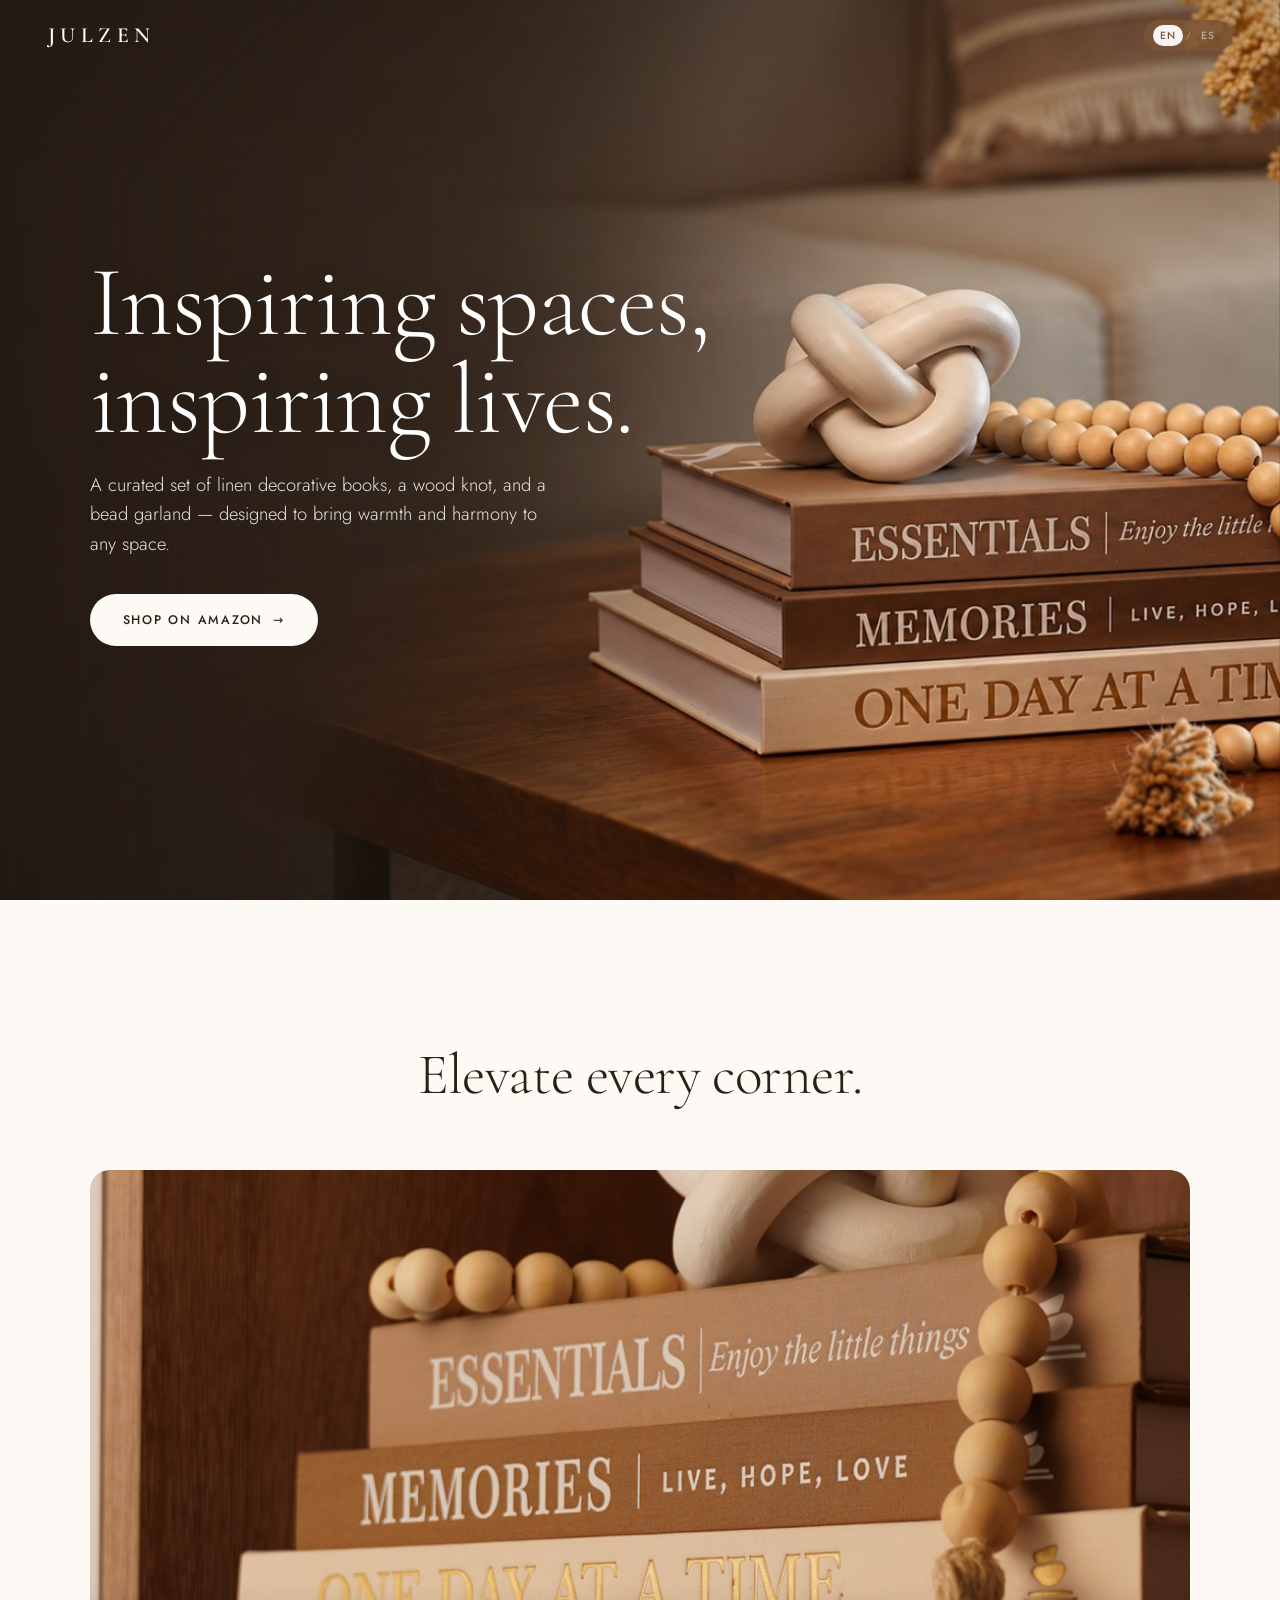
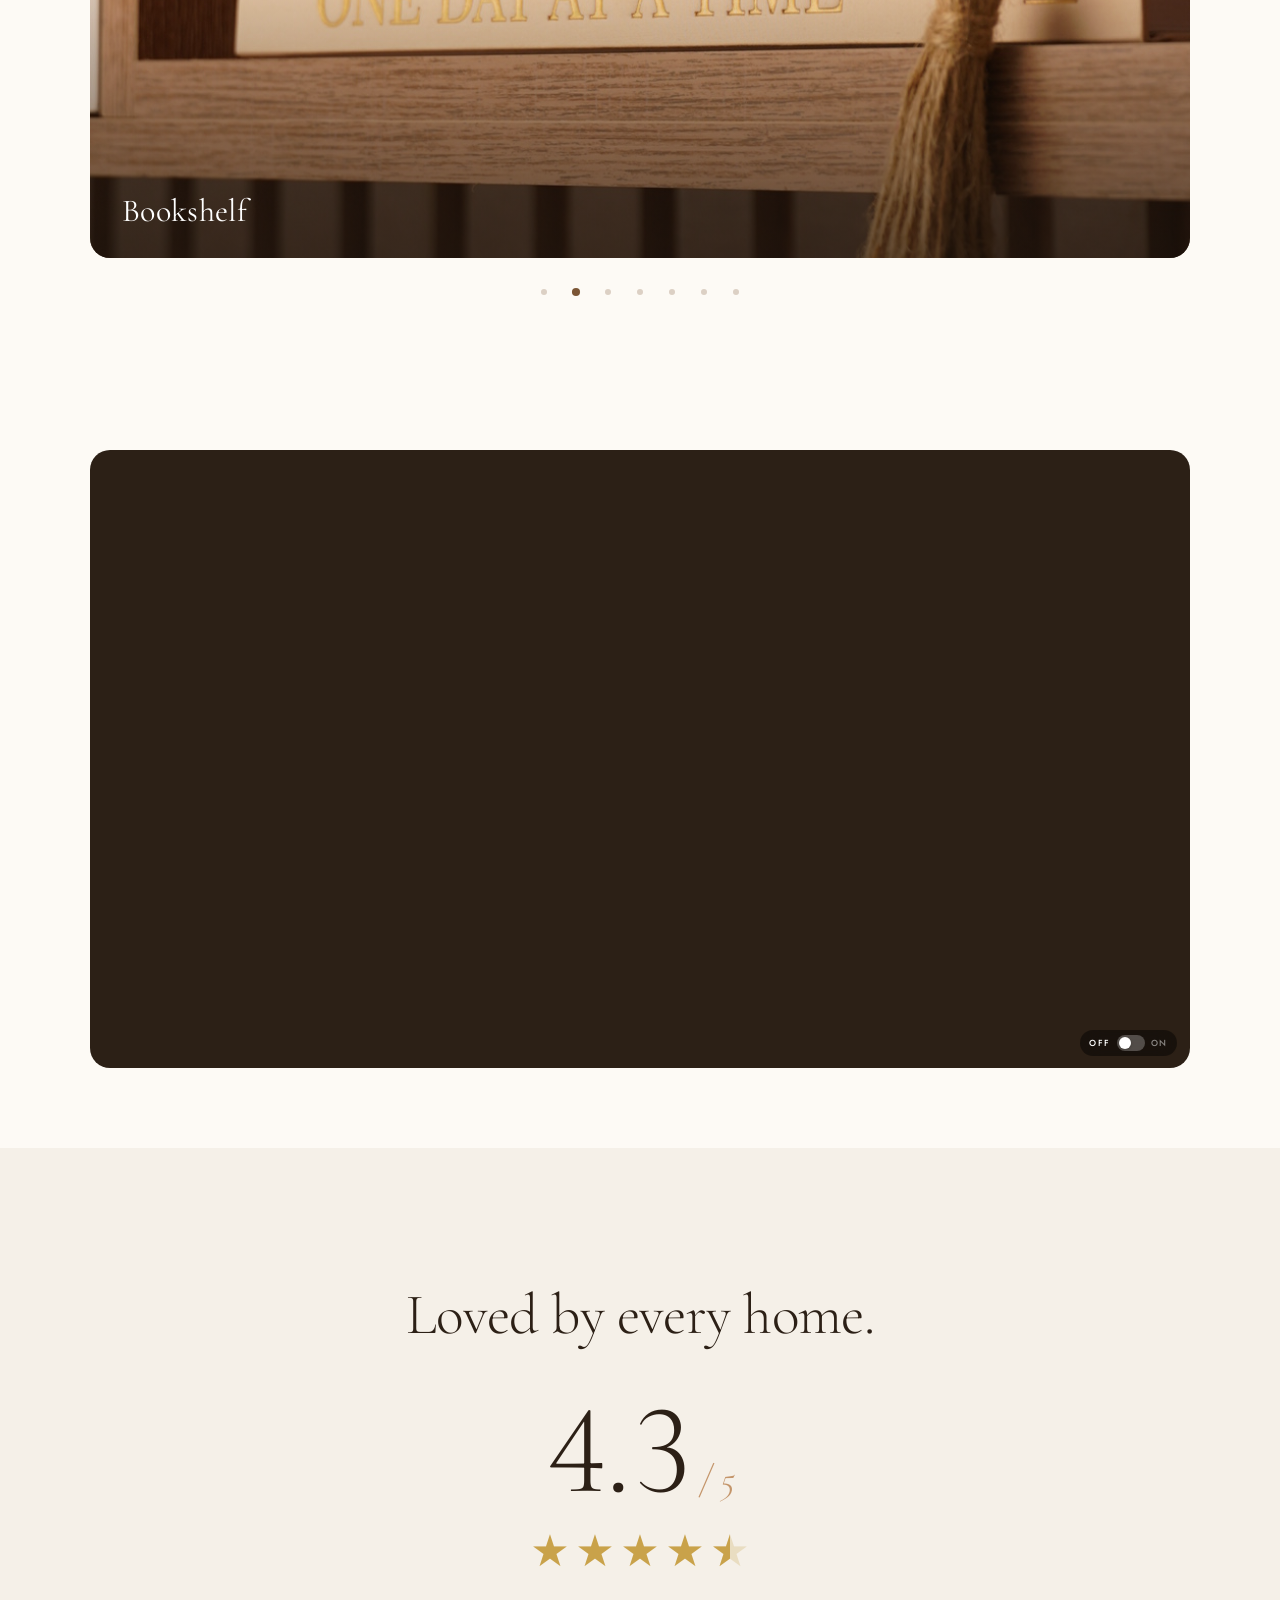
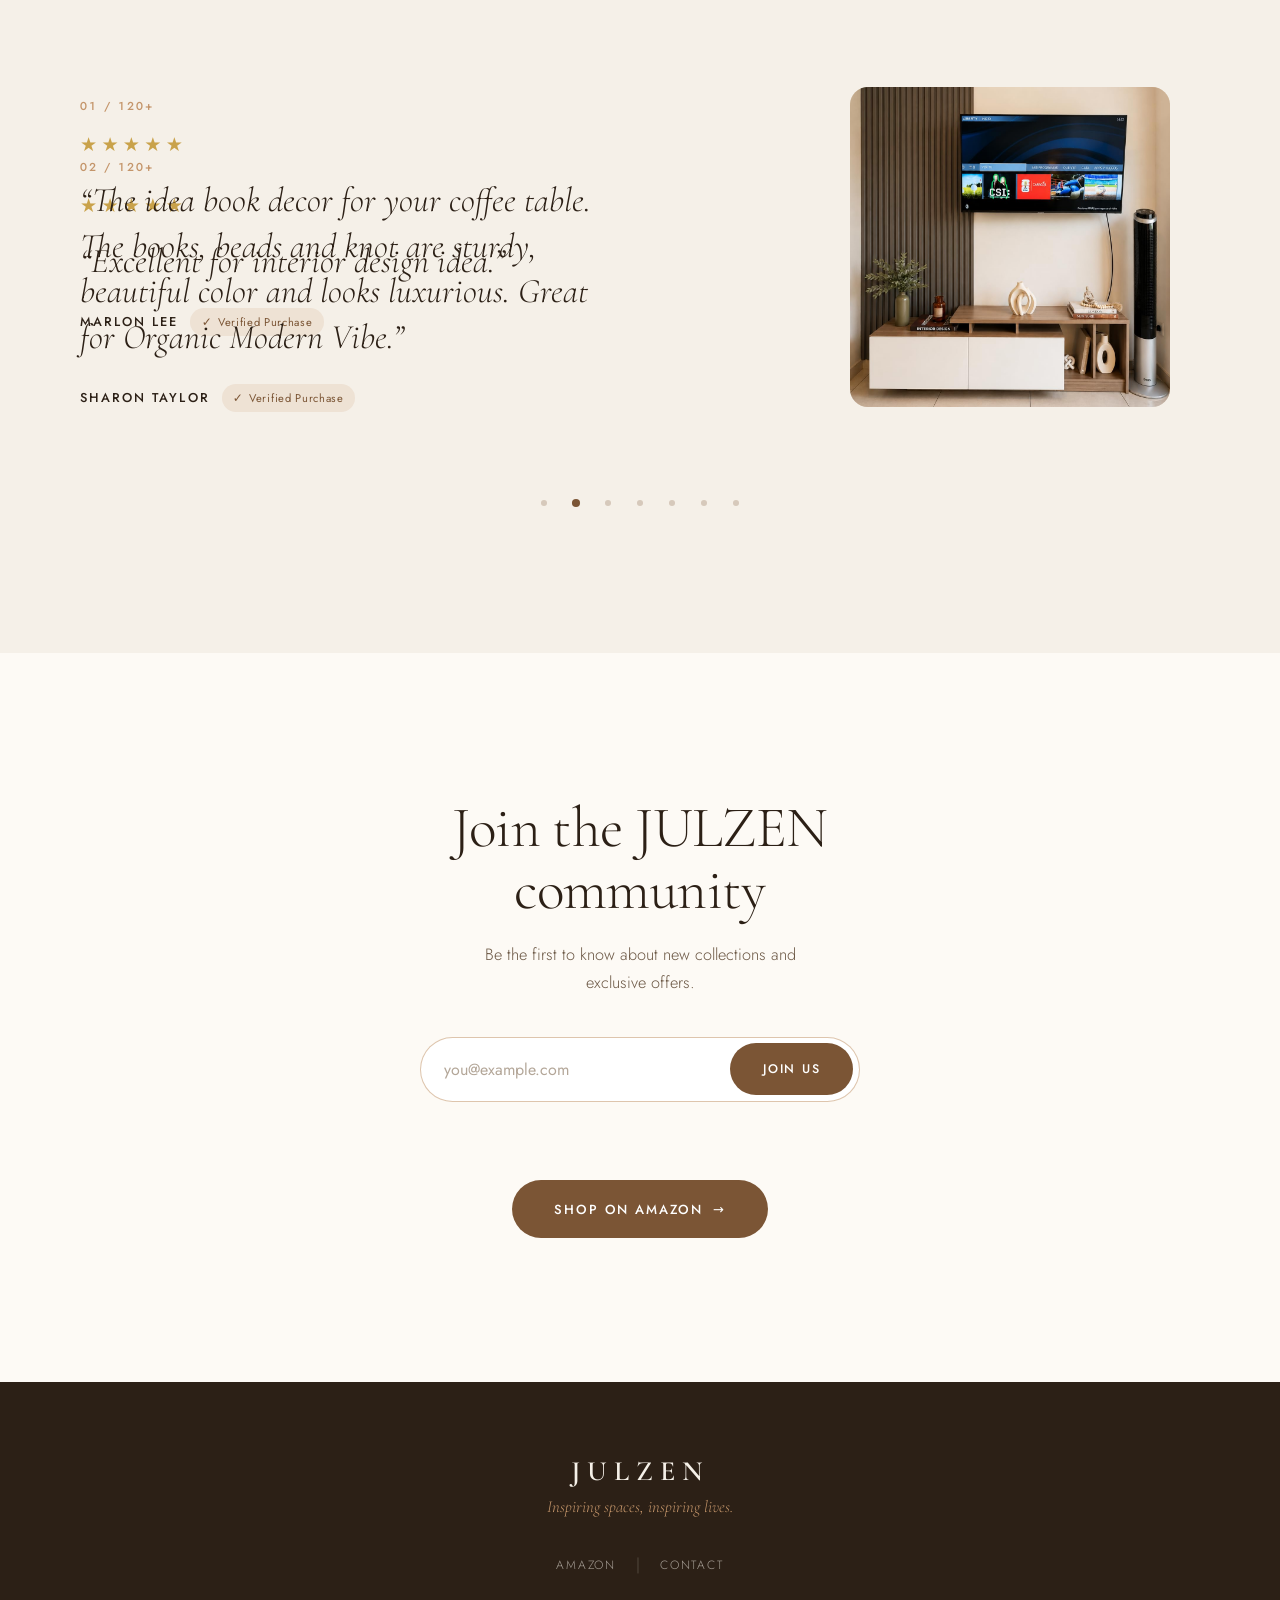
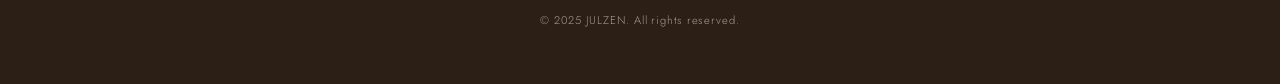
==== commit 811c34a9: "Replace video sound icon with an OFF/ON switch The switch toggles mute, works with Enter/Space and r" ====
--- a/index.html
+++ b/index.html
@@ -101,8 +101,12 @@
         <video class="showcase-video" muted autoplay loop playsinline preload="metadata">
           <source src="JULZEN_VideoADS.MP4" type="video/mp4" />
         </video>
-        <div class="video-overlay is-muted" aria-hidden="true">
-          <span class="video-sound-icon">🔇</span>
+        <div class="video-sound-toggle" role="switch" aria-checked="false" tabindex="0" aria-label="Video sound">
+          <span class="sound-label sound-off-label">OFF</span>
+          <div class="sound-switch">
+            <div class="sound-knob"></div>
+          </div>
+          <span class="sound-label sound-on-label">ON</span>
         </div>
       </div>
     </section>
@@ -449,7 +453,6 @@
     var videoWrap = document.querySelector('.video-wrap');
     if (videoWrap) {
       var video = videoWrap.querySelector('.showcase-video');
-      var overlay = videoWrap.querySelector('.video-overlay');
 
       // Autoplay muted when scrolled into view
       if ('IntersectionObserver' in window) {
@@ -457,7 +460,6 @@
           entries.forEach(function (e) {
             if (e.isIntersecting) {
               video.play();
-              overlay.classList.add('is-hidden');
             } else {
               video.pause();
             }
@@ -469,12 +471,33 @@
       // Loop the video
       video.loop = true;
 
-      // Tap to toggle mute/unmute
-      videoWrap.addEventListener('click', function () {
-        video.muted = !video.muted;
-        overlay.classList.toggle('is-muted', video.muted);
-        overlay.classList.toggle('is-unmuted', !video.muted);
-      });
+      // Video sound toggle
+      var soundToggle = document.querySelector('.video-sound-toggle');
+      if (soundToggle && video) {
+        var soundSwitch = soundToggle.querySelector('.sound-switch');
+        var offLabel = soundToggle.querySelector('.sound-off-label');
+        var onLabel = soundToggle.querySelector('.sound-on-label');
+        offLabel.classList.add('is-active');
+
+        var toggleSound = function () {
+          video.muted = !video.muted;
+          soundSwitch.classList.toggle('is-on', !video.muted);
+          offLabel.classList.toggle('is-active', video.muted);
+          onLabel.classList.toggle('is-active', !video.muted);
+          soundToggle.setAttribute('aria-checked', String(!video.muted));
+        };
+        soundToggle.addEventListener('click', function (e) {
+          e.stopPropagation();
+          toggleSound();
+        });
+        // role="switch": Enter and Space work like a click
+        soundToggle.addEventListener('keydown', function (e) {
+          if (e.key === 'Enter' || e.key === ' ') {
+            e.preventDefault();
+            toggleSound();
+          }
+        });
+      }
     }
 
     // Language switch EN/ES
--- a/style.css
+++ b/style.css
@@ -282,7 +282,6 @@
   overflow: hidden;
   border-radius: 16px;
   background: var(--dark);
-  cursor: pointer;
   max-width: 1100px;
   margin: 0 auto;
 }
@@ -293,45 +292,62 @@
   aspect-ratio: 16 / 9;
   object-fit: cover;
 }
-.video-overlay {
+/* Video sound toggle — mini switch */
+.video-sound-toggle {
   position: absolute;
-  bottom: 1rem;
-  right: 1rem;
-  top: auto;
-  left: auto;
+  bottom: 0.8rem;
+  right: 0.8rem;
+  z-index: 2;
   display: flex;
   align-items: center;
-  justify-content: center;
-  pointer-events: none;
-  transition: opacity 400ms ease;
-}
-.video-sound-icon {
-  width: 44px;
-  height: 44px;
-  display: flex;
-  align-items: center;
-  justify-content: center;
+  gap: 0.4rem;
+  padding: 0.3rem 0.6rem;
+  border-radius: 999px;
+  background: rgba(0, 0, 0, 0.45);
+  backdrop-filter: blur(10px);
+  cursor: pointer;
+  user-select: none;
+  transition: background-color 200ms ease;
+}
+.video-sound-toggle:hover {
+  background: rgba(0, 0, 0, 0.6);
+}
+.sound-label {
+  font-family: var(--font-sans);
+  font-size: 0.55rem;
+  font-weight: 500;
+  letter-spacing: 0.15em;
+  text-transform: uppercase;
+  color: rgba(255, 255, 255, 0.5);
+  transition: color 200ms ease;
+}
+.sound-label.is-active {
+  color: #fff;
+}
+.sound-switch {
+  width: 28px;
+  height: 16px;
+  border-radius: 999px;
+  background: rgba(255, 255, 255, 0.25);
+  position: relative;
+  transition: background-color 200ms ease;
+}
+.sound-switch.is-on {
+  background: var(--camel);
+}
+.sound-knob {
+  position: absolute;
+  top: 2px;
+  left: 2px;
+  width: 12px;
+  height: 12px;
   border-radius: 50%;
-  background: rgba(0, 0, 0, 0.5);
-  color: #fff;
-  font-size: 1.1rem;
-  backdrop-filter: blur(8px);
-  transition: transform 300ms var(--ease-out);
-}
-.video-overlay.is-muted .video-sound-icon::after {
-  content: '🔇';
-}
-.video-overlay.is-unmuted .video-sound-icon::after {
-  content: '🔊';
-}
-.video-overlay .video-sound-icon {
-  font-size: 0;
-}
-.video-overlay .video-sound-icon::after {
-  font-size: 1.1rem;
-}
-.video-wrap:hover .video-sound-icon {
-  transform: scale(1.08);
+  background: #fff;
+  box-shadow: 0 1px 3px rgba(0, 0, 0, 0.2);
+  transition: transform 200ms var(--ease-out);
+}
+.sound-switch.is-on .sound-knob {
+  transform: translateX(12px);
 }
 
 @media (max-width: 819px) {
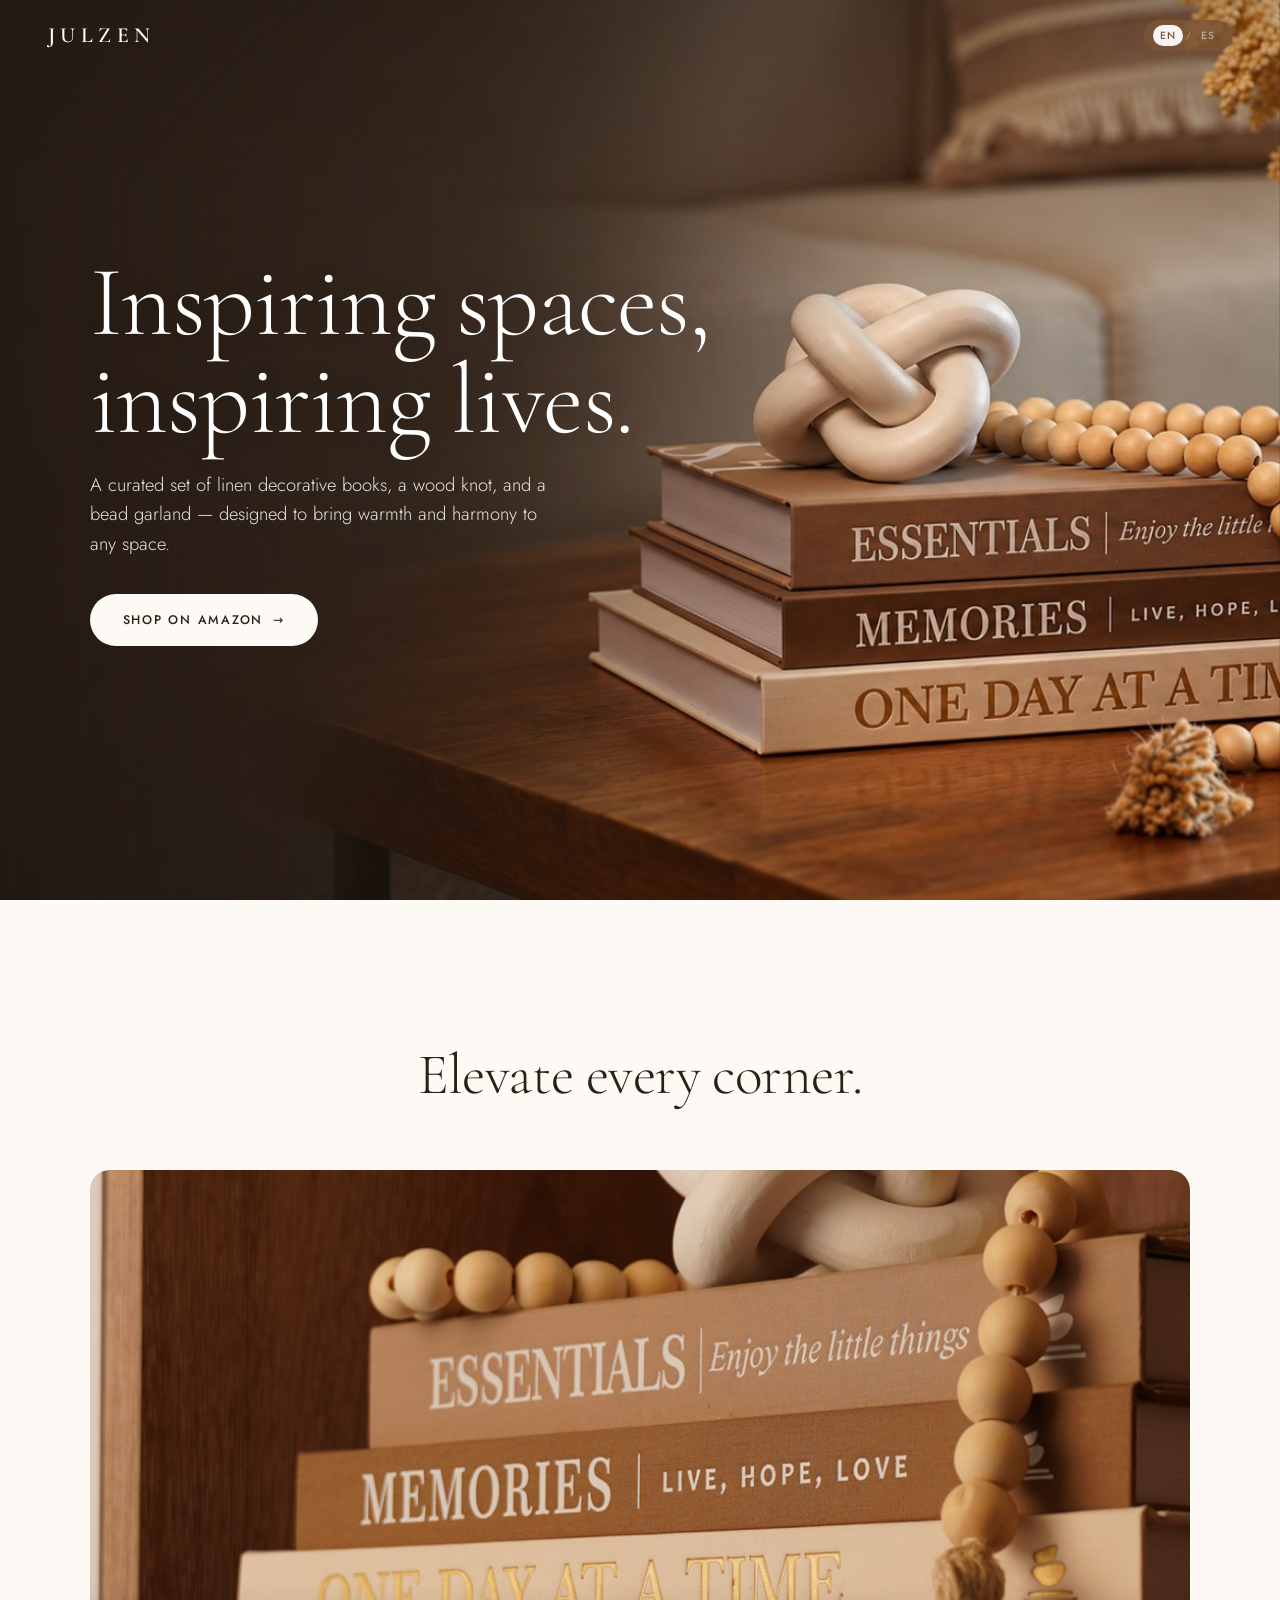
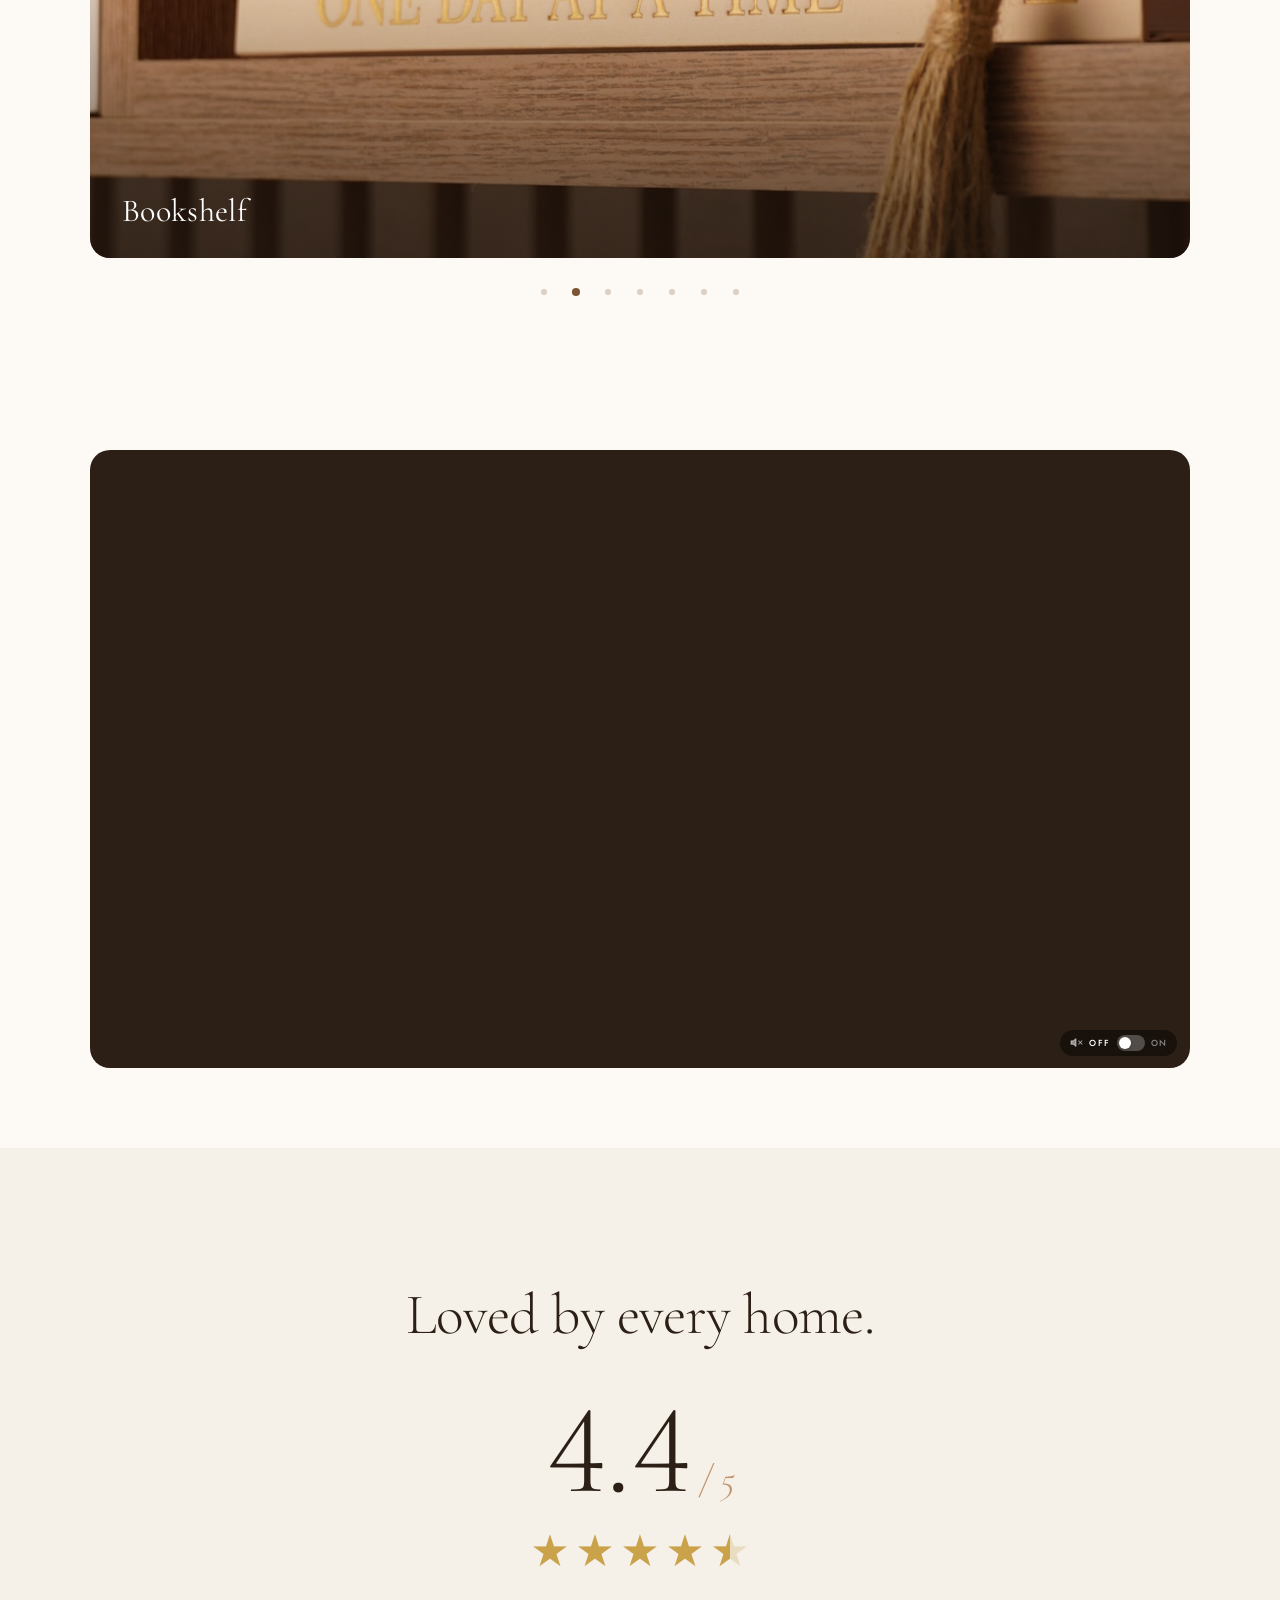
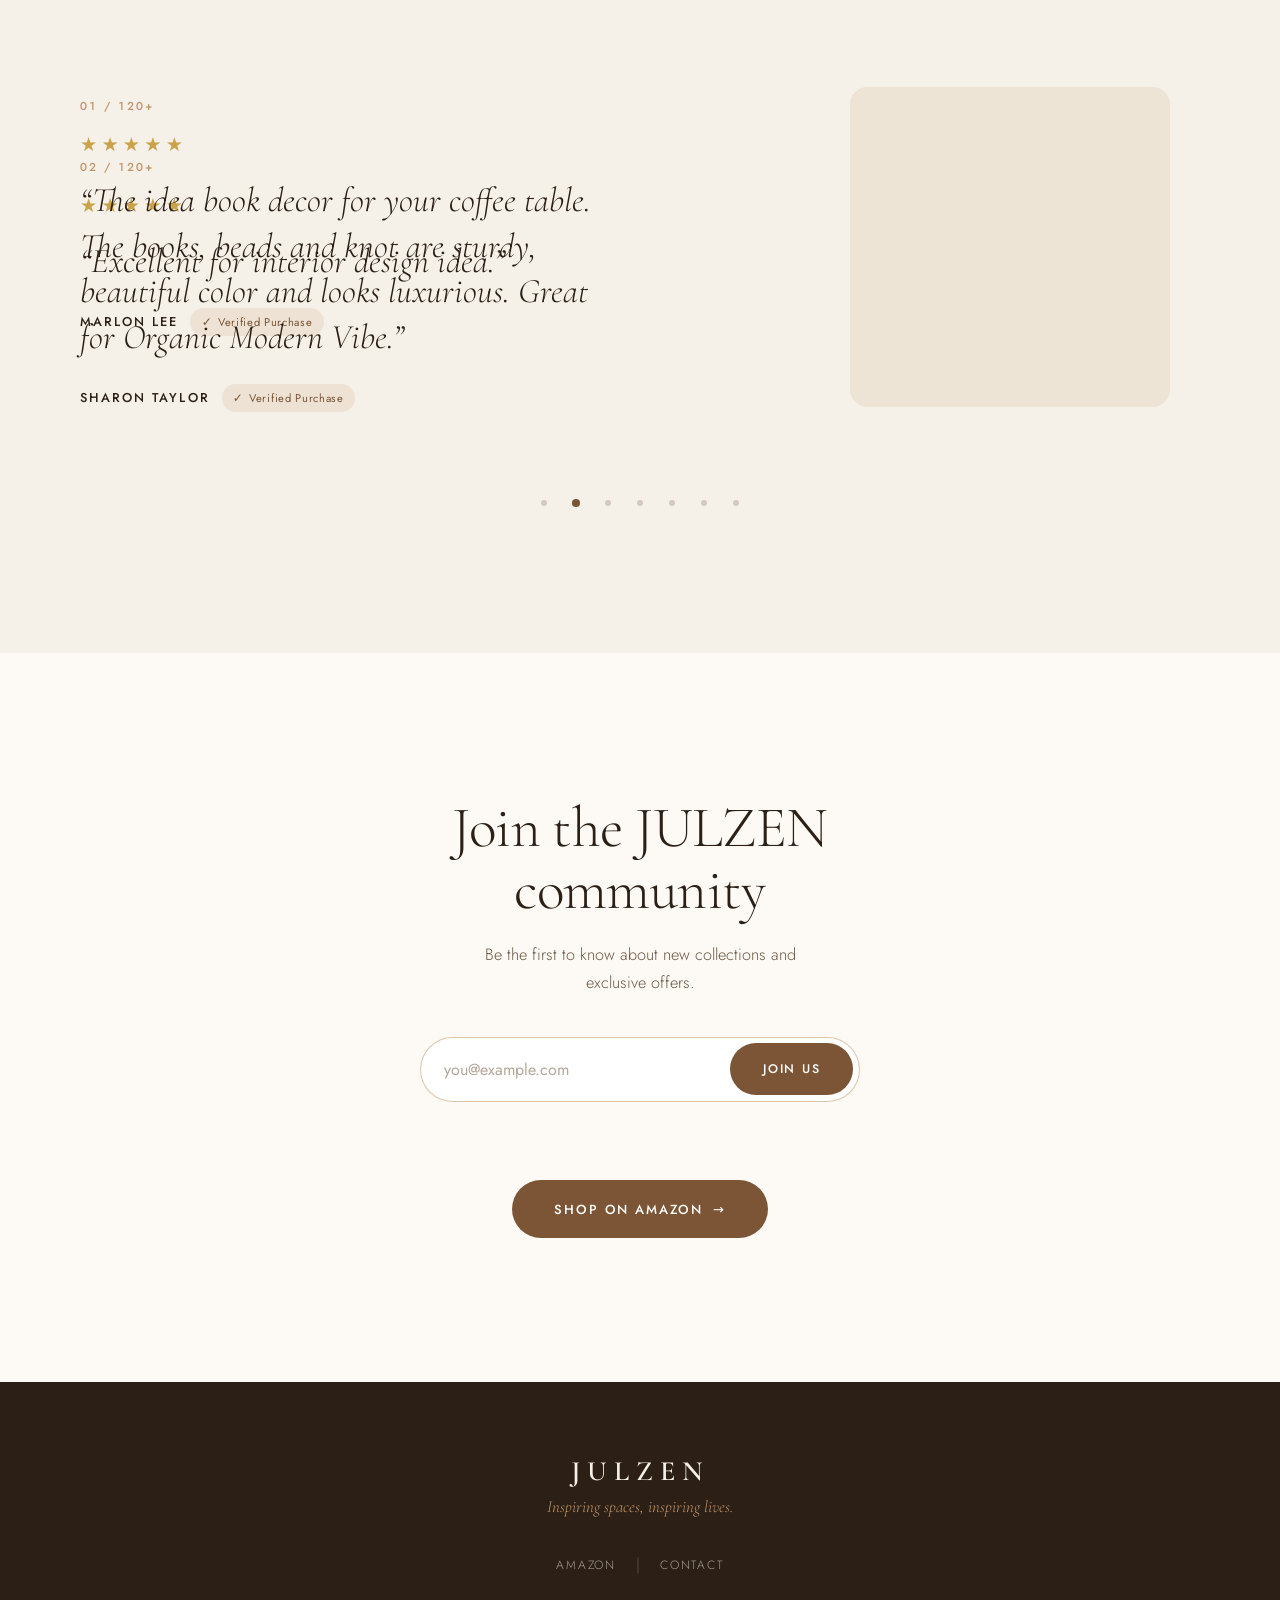
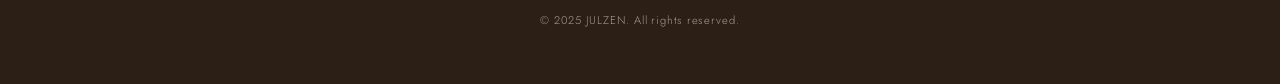
==== commit 29a7c07a: "Add SVG speaker icon to video sound switch and shrink it on mobile The icon shows a muted speaker wh" ====
--- a/index.html
+++ b/index.html
@@ -102,6 +102,13 @@
           <source src="JULZEN_VideoADS.MP4" type="video/mp4" />
         </video>
         <div class="video-sound-toggle" role="switch" aria-checked="false" tabindex="0" aria-label="Video sound">
+          <span class="sound-icon" aria-hidden="true">
+            <svg viewBox="0 0 24 24" fill="none" stroke="currentColor" stroke-width="2" stroke-linecap="round" stroke-linejoin="round">
+              <path d="M11 5 6 9H2v6h4l5 4V5z" fill="currentColor" />
+              <g class="si-mute"><line x1="22" y1="9" x2="16" y2="15" /><line x1="16" y1="9" x2="22" y2="15" /></g>
+              <g class="si-waves"><path d="M15.5 8.5a5 5 0 0 1 0 7" /><path d="M19 5a10 10 0 0 1 0 14" /></g>
+            </svg>
+          </span>
           <span class="sound-label sound-off-label">OFF</span>
           <div class="sound-switch">
             <div class="sound-knob"></div>
@@ -482,6 +489,7 @@
         var toggleSound = function () {
           video.muted = !video.muted;
           soundSwitch.classList.toggle('is-on', !video.muted);
+          soundToggle.classList.toggle('is-unmuted', !video.muted);
           offLabel.classList.toggle('is-active', video.muted);
           onLabel.classList.toggle('is-active', !video.muted);
           soundToggle.setAttribute('aria-checked', String(!video.muted));
--- a/style.css
+++ b/style.css
@@ -312,6 +312,22 @@
 .video-sound-toggle:hover {
   background: rgba(0, 0, 0, 0.6);
 }
+.sound-icon {
+  font-size: 0.7rem;
+  color: rgba(255, 255, 255, 0.5);
+  transition: color 200ms ease;
+  line-height: 1;
+}
+.video-sound-toggle.is-unmuted .sound-icon {
+  color: #fff;
+}
+.sound-icon svg { display: block; width: 13px; height: 13px; }
+/* Muted: speaker with an X. Sound on: speaker with waves */
+.sound-icon .si-waves { display: none; }
+.video-sound-toggle.is-unmuted .si-waves { display: inline; }
+.video-sound-toggle.is-unmuted .si-mute { display: none; }
+/* Invisible larger tap area so the compact switch stays easy to hit */
+.video-sound-toggle::after { content: ""; position: absolute; inset: -8px; }
 .sound-label {
   font-family: var(--font-sans);
   font-size: 0.55rem;
@@ -350,6 +366,16 @@
   transform: translateX(12px);
 }
 
+/* Mobile: compact switch tucked into the corner, clear of the video captions */
+@media (max-width: 819px) {
+  .video-sound-toggle { bottom: 0.45rem; right: 0.45rem; gap: 0.25rem; padding: 0.2rem 0.4rem; }
+  .sound-icon svg { width: 10px; height: 10px; }
+  .sound-label { font-size: 0.45rem; letter-spacing: 0.12em; }
+  .sound-switch { width: 20px; height: 12px; }
+  .sound-knob { top: 2px; left: 2px; width: 8px; height: 8px; }
+  .sound-switch.is-on .sound-knob { transform: translateX(8px); }
+}
+
 @media (max-width: 819px) {
   .video-showcase {
     padding: 0 var(--gutter) clamp(2rem, 6vw, 3rem);
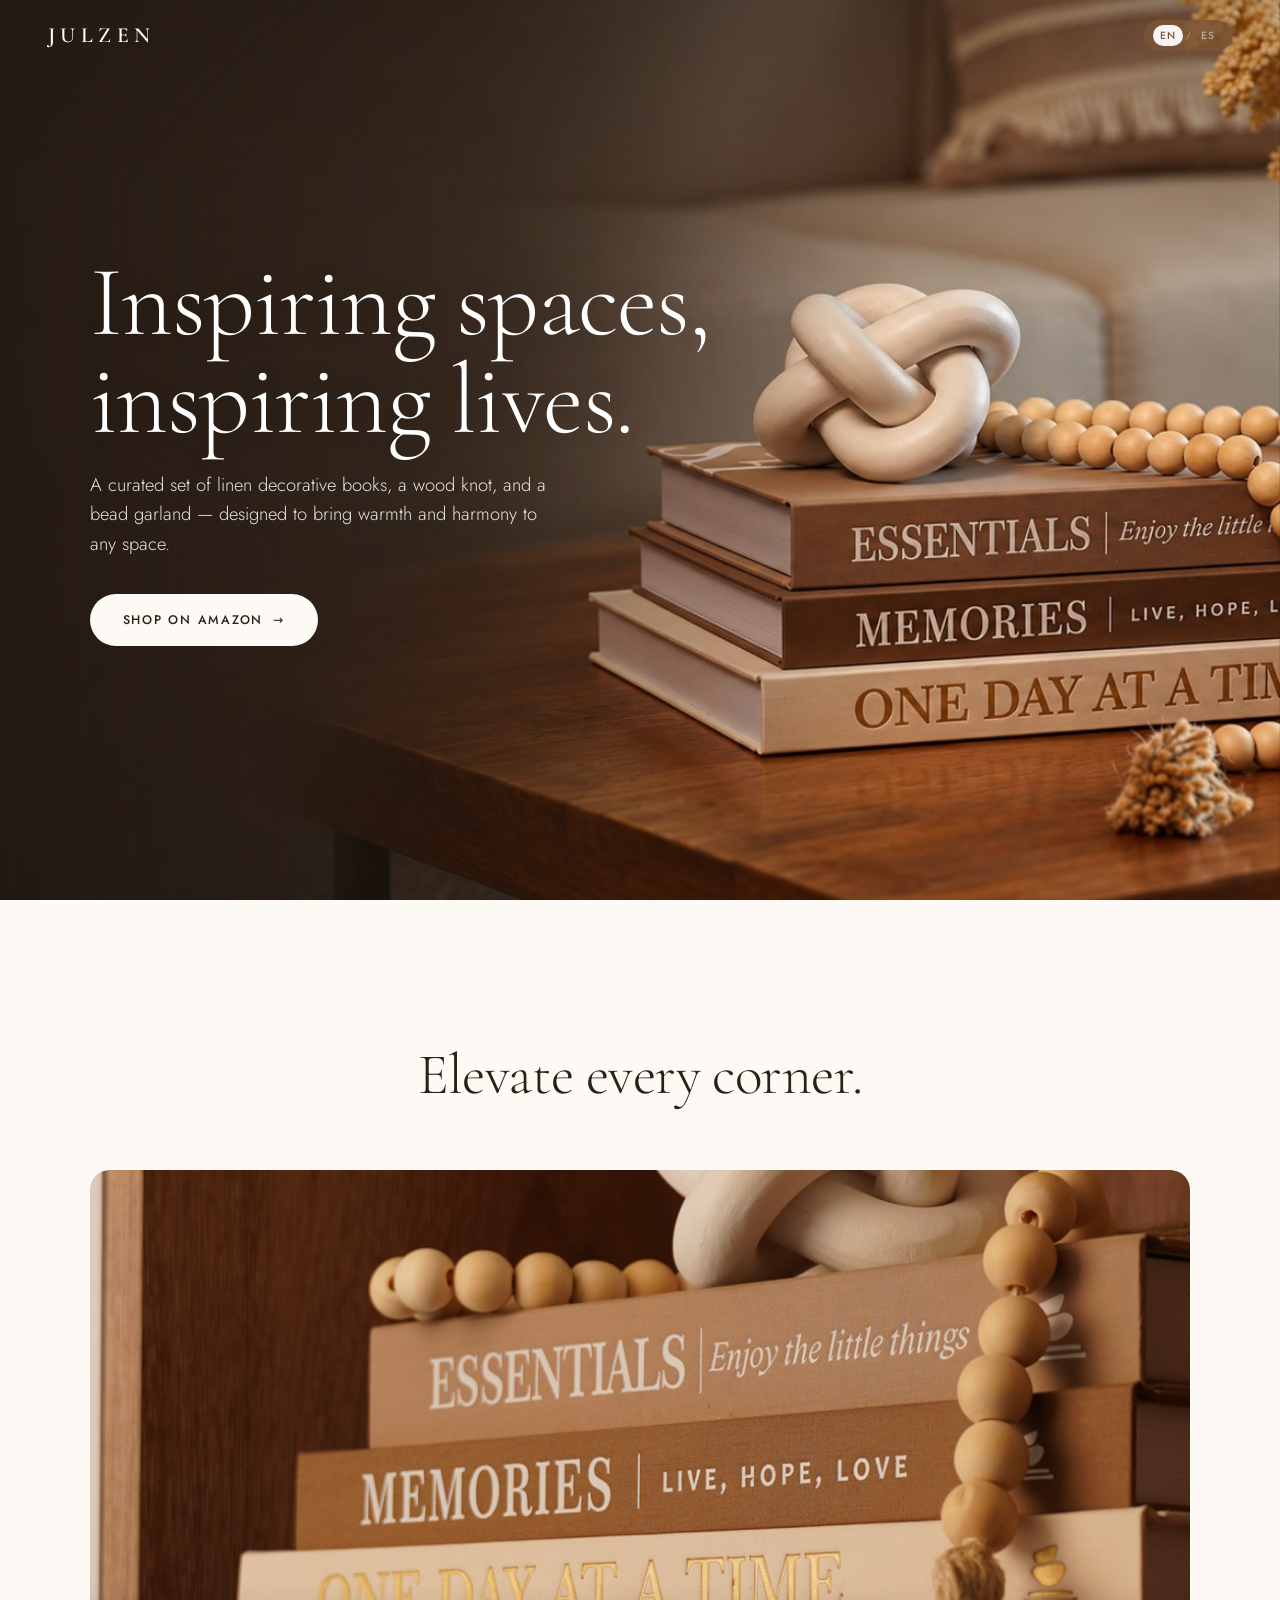
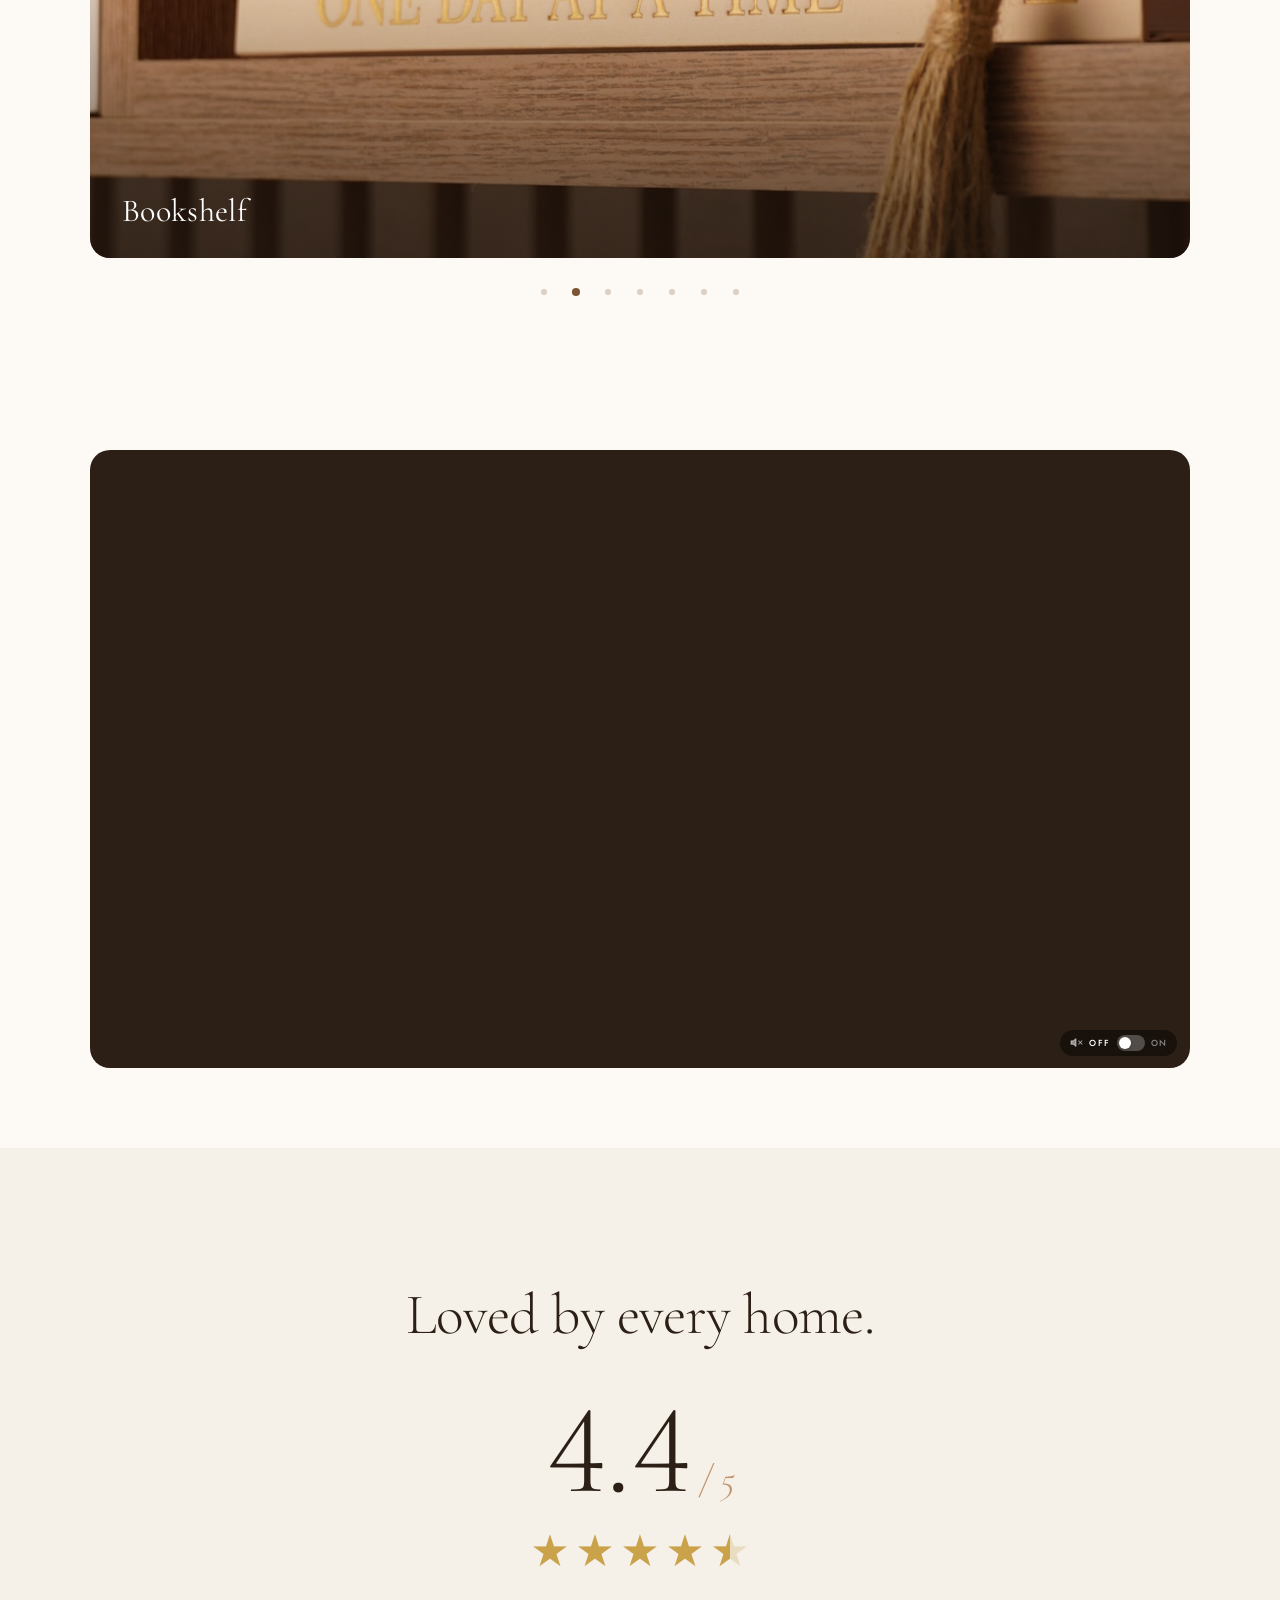
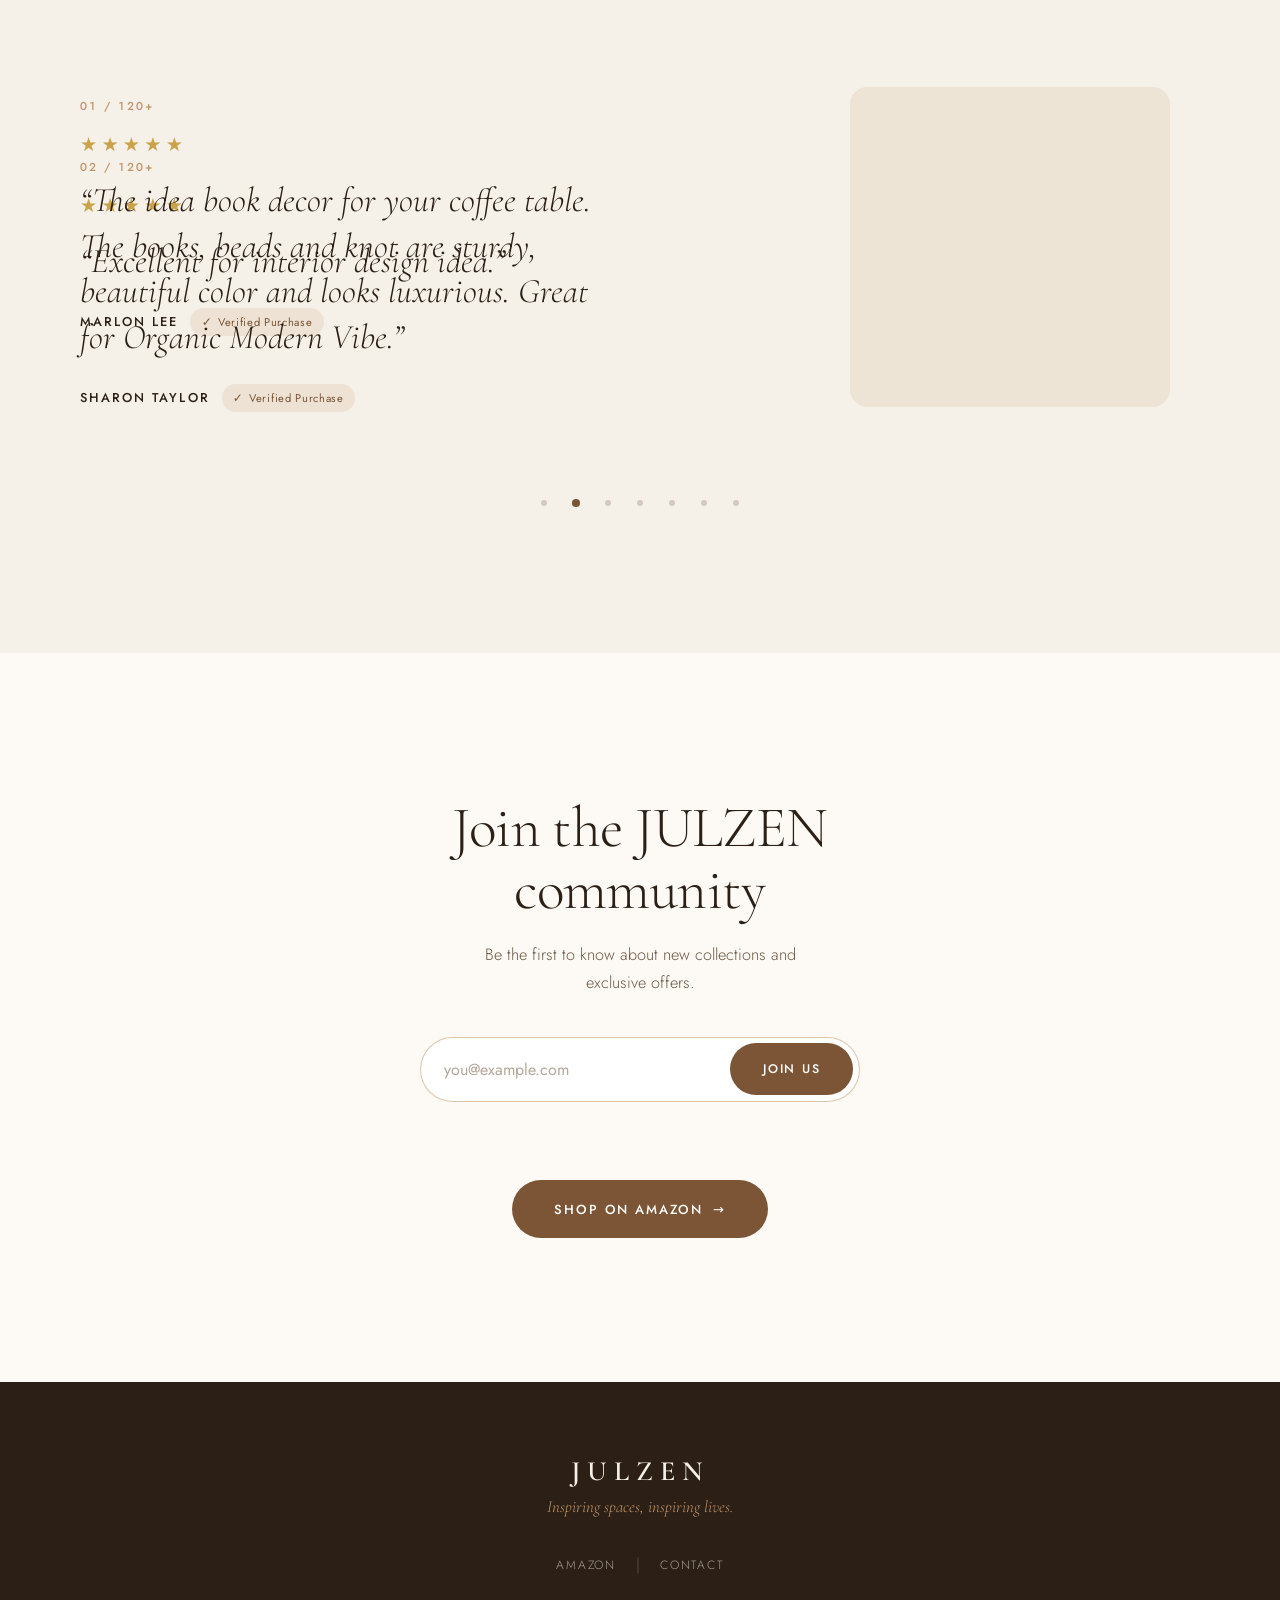
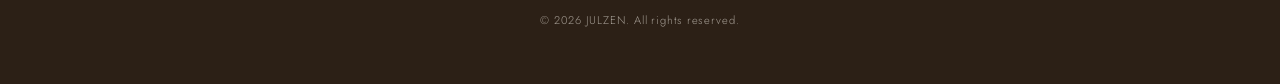
==== commit feabfc7f: "Add EN/ES switch to reward page and update footer year to 2026 Co-Authored-By: Claude Opus 5.5 <nore" ====
--- a/index.html
+++ b/index.html
@@ -270,7 +270,7 @@
         <span aria-hidden="true">|</span>
         <a href="mailto:julzenliving@gmail.com" data-i18n="footer-contact">Contact</a>
       </div>
-      <p class="footer-copy">© 2025 JULZEN. All rights reserved.</p>
+      <p class="footer-copy">© 2026 JULZEN. All rights reserved.</p>
     </div>
   </footer>
 
--- a/style.css
+++ b/style.css
@@ -691,7 +691,7 @@
 /* ===== REWARD PAGE ===== */
 .reward-nav {
   position: relative; z-index: 100;
-  display: flex; align-items: center; justify-content: center;
+  display: flex; align-items: center; justify-content: space-between;
   padding: 1.25rem 2.5rem;
   background: rgba(253, 250, 245, 0.85);
   backdrop-filter: blur(12px);
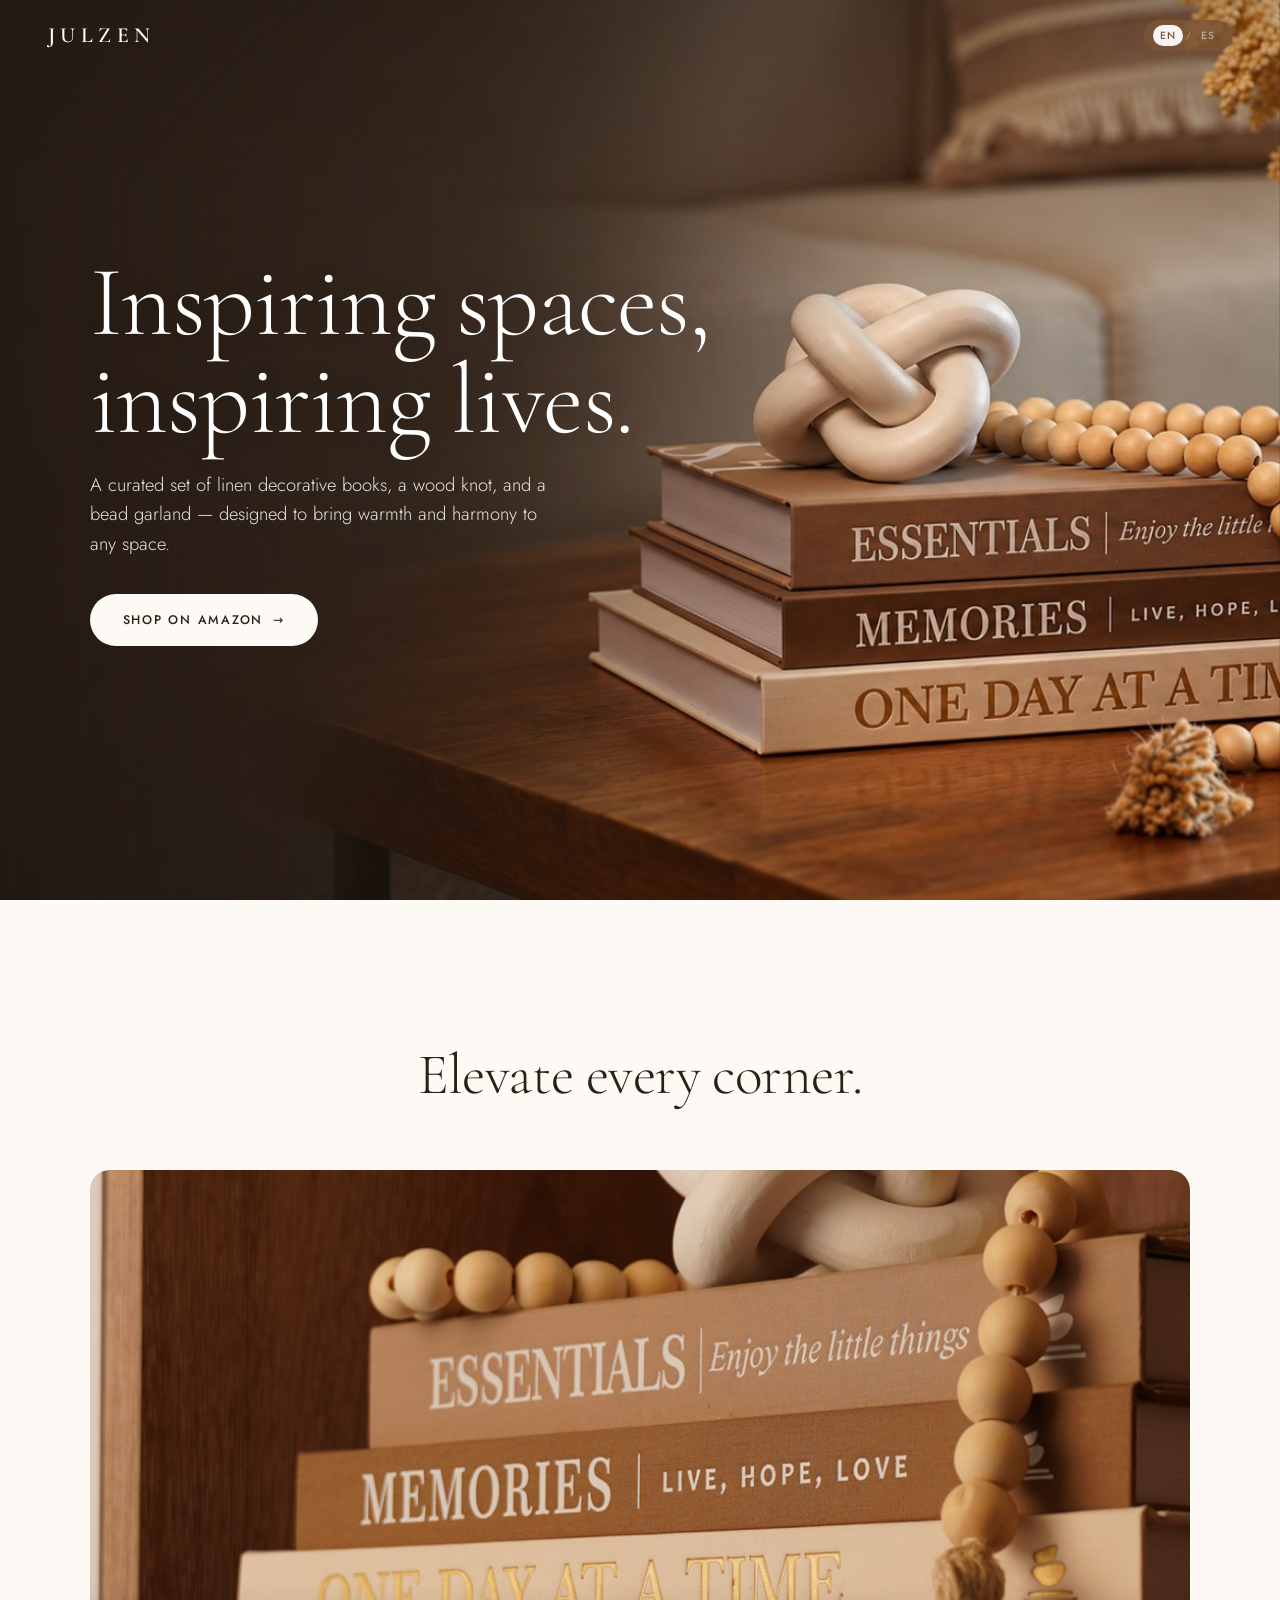
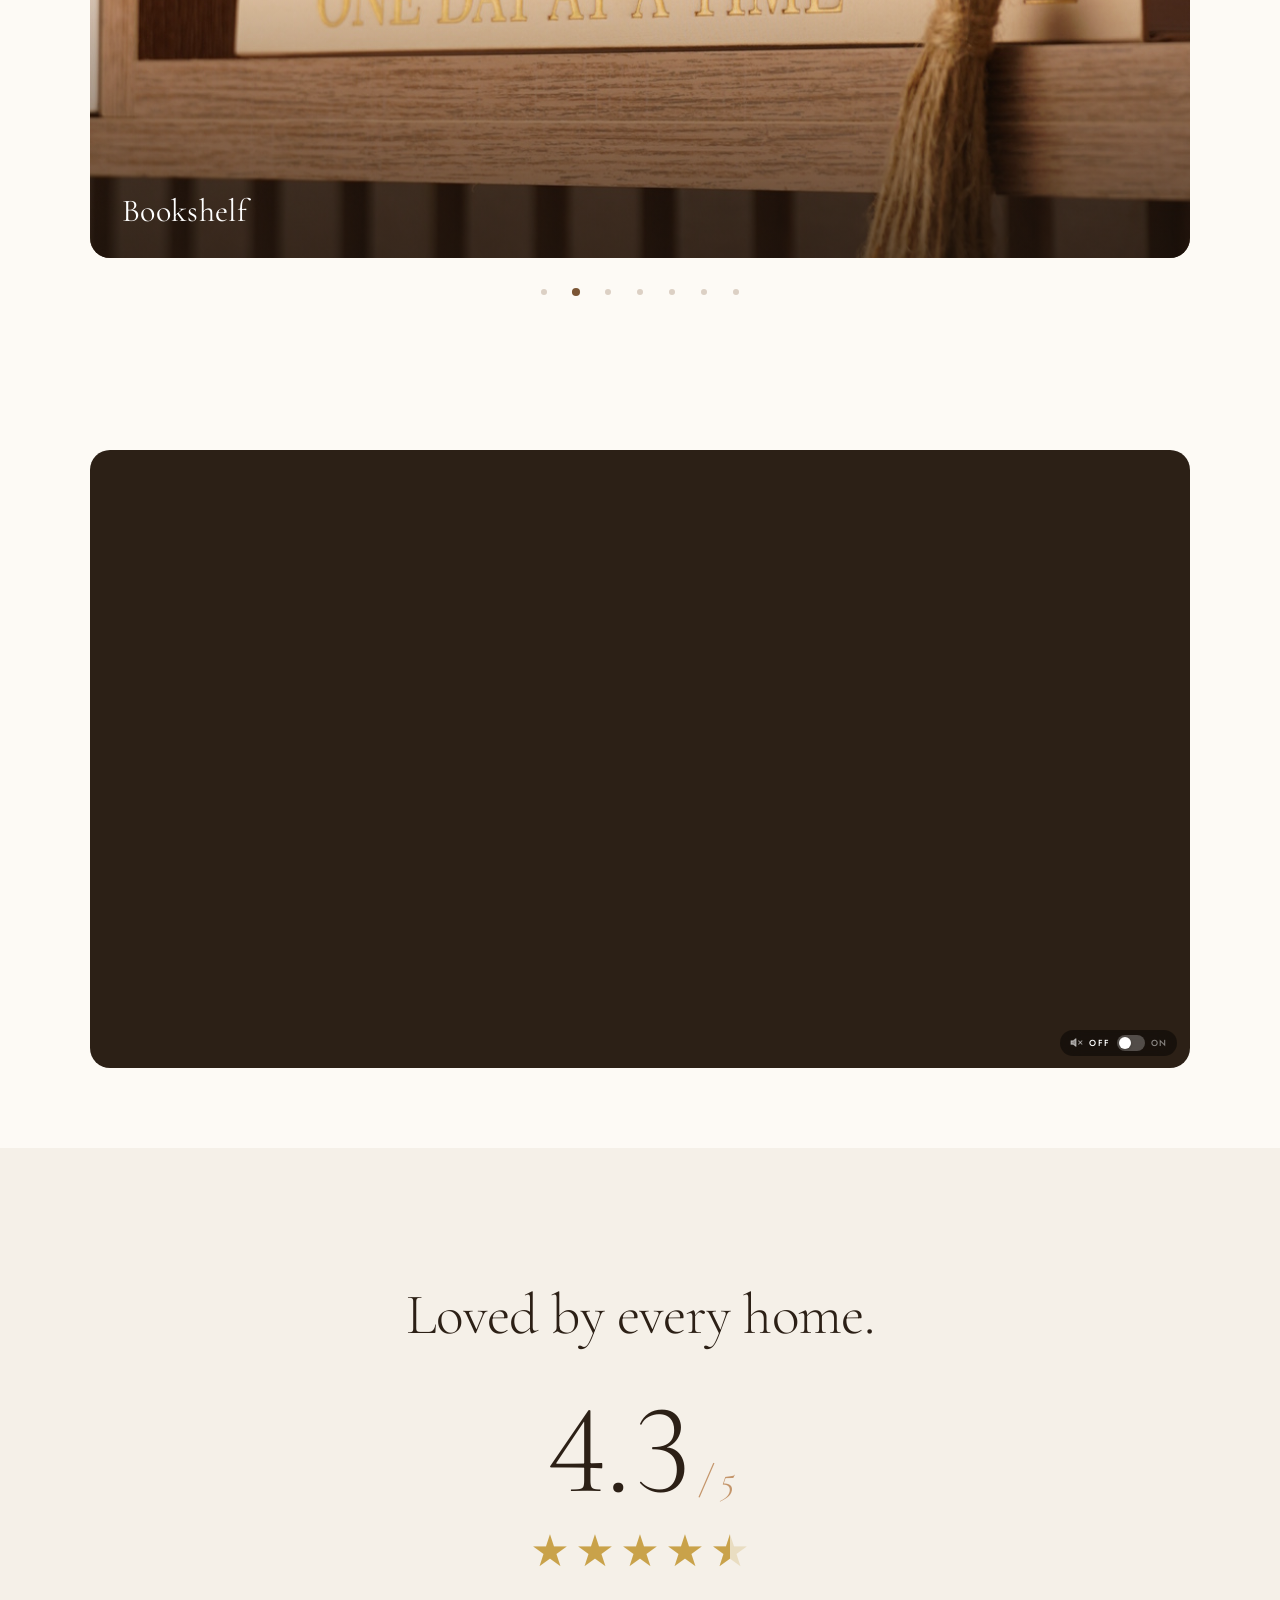
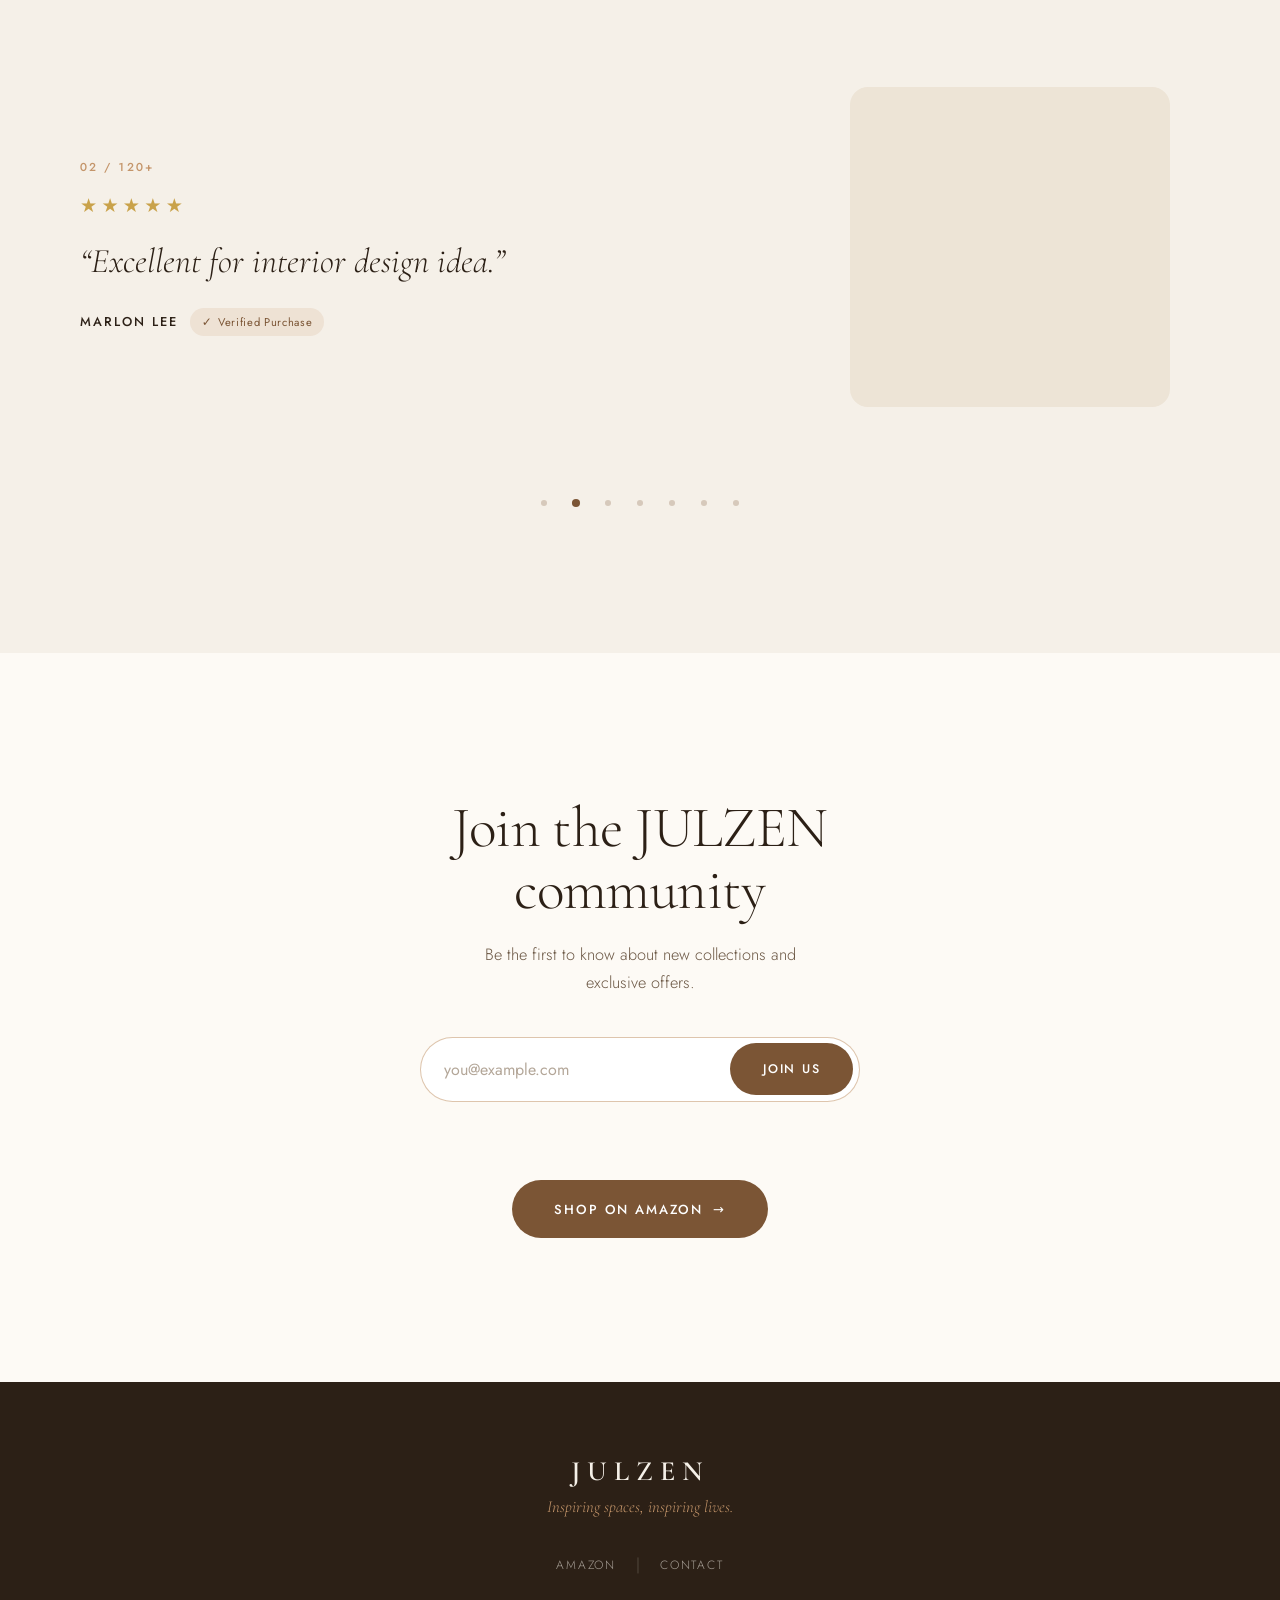
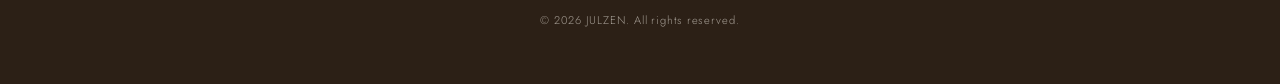
==== commit 6bf580d6: "Update contact email to support@julzenliving.com and year to 2026 Co-Authored-By: Claude Opus 5.5 <n" ====
--- a/index.html
+++ b/index.html
@@ -268,7 +268,7 @@
       <div class="footer-links">
         <a href="https://www.amazon.com/dp/B0FD91PWK6" target="_blank" rel="noopener" data-i18n="footer-amazon">Amazon</a>
         <span aria-hidden="true">|</span>
-        <a href="mailto:julzenliving@gmail.com" data-i18n="footer-contact">Contact</a>
+        <a href="mailto:support@julzenliving.com" data-i18n="footer-contact">Contact</a>
       </div>
       <p class="footer-copy">© 2026 JULZEN. All rights reserved.</p>
     </div>
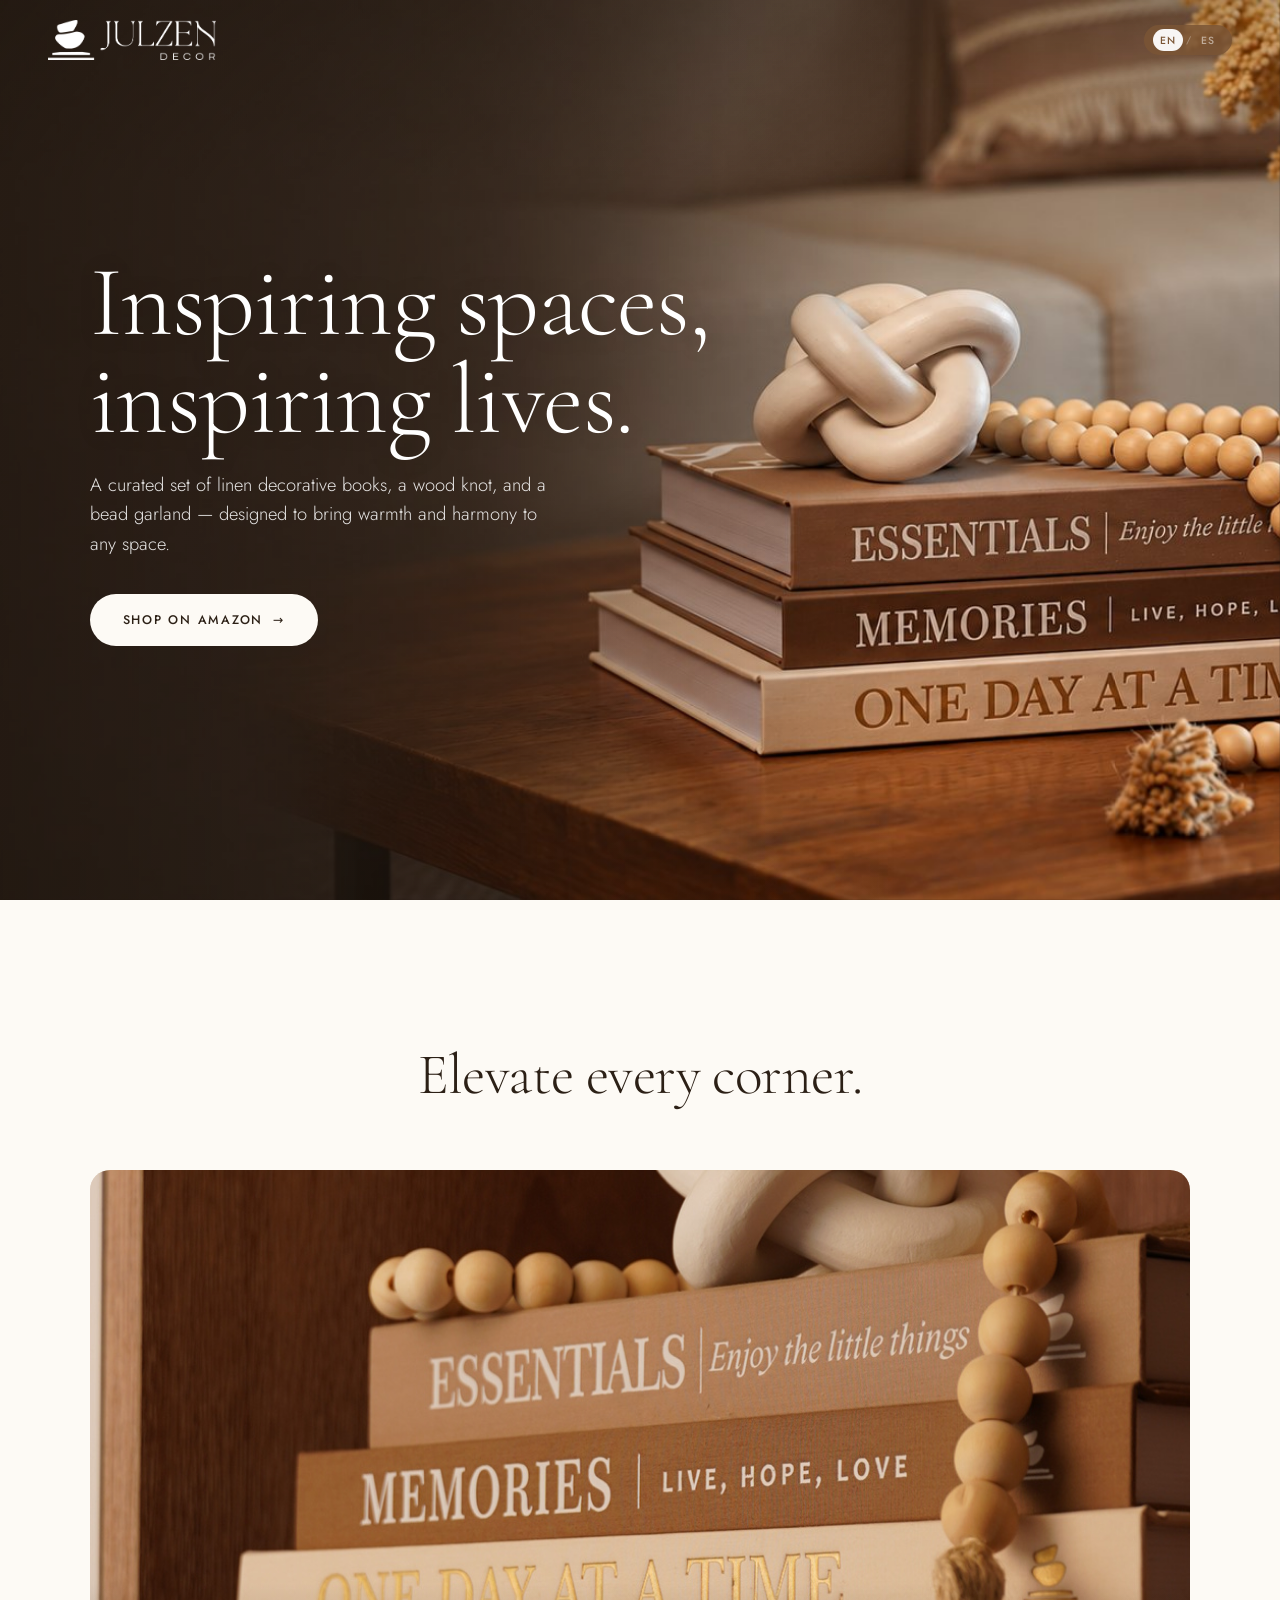
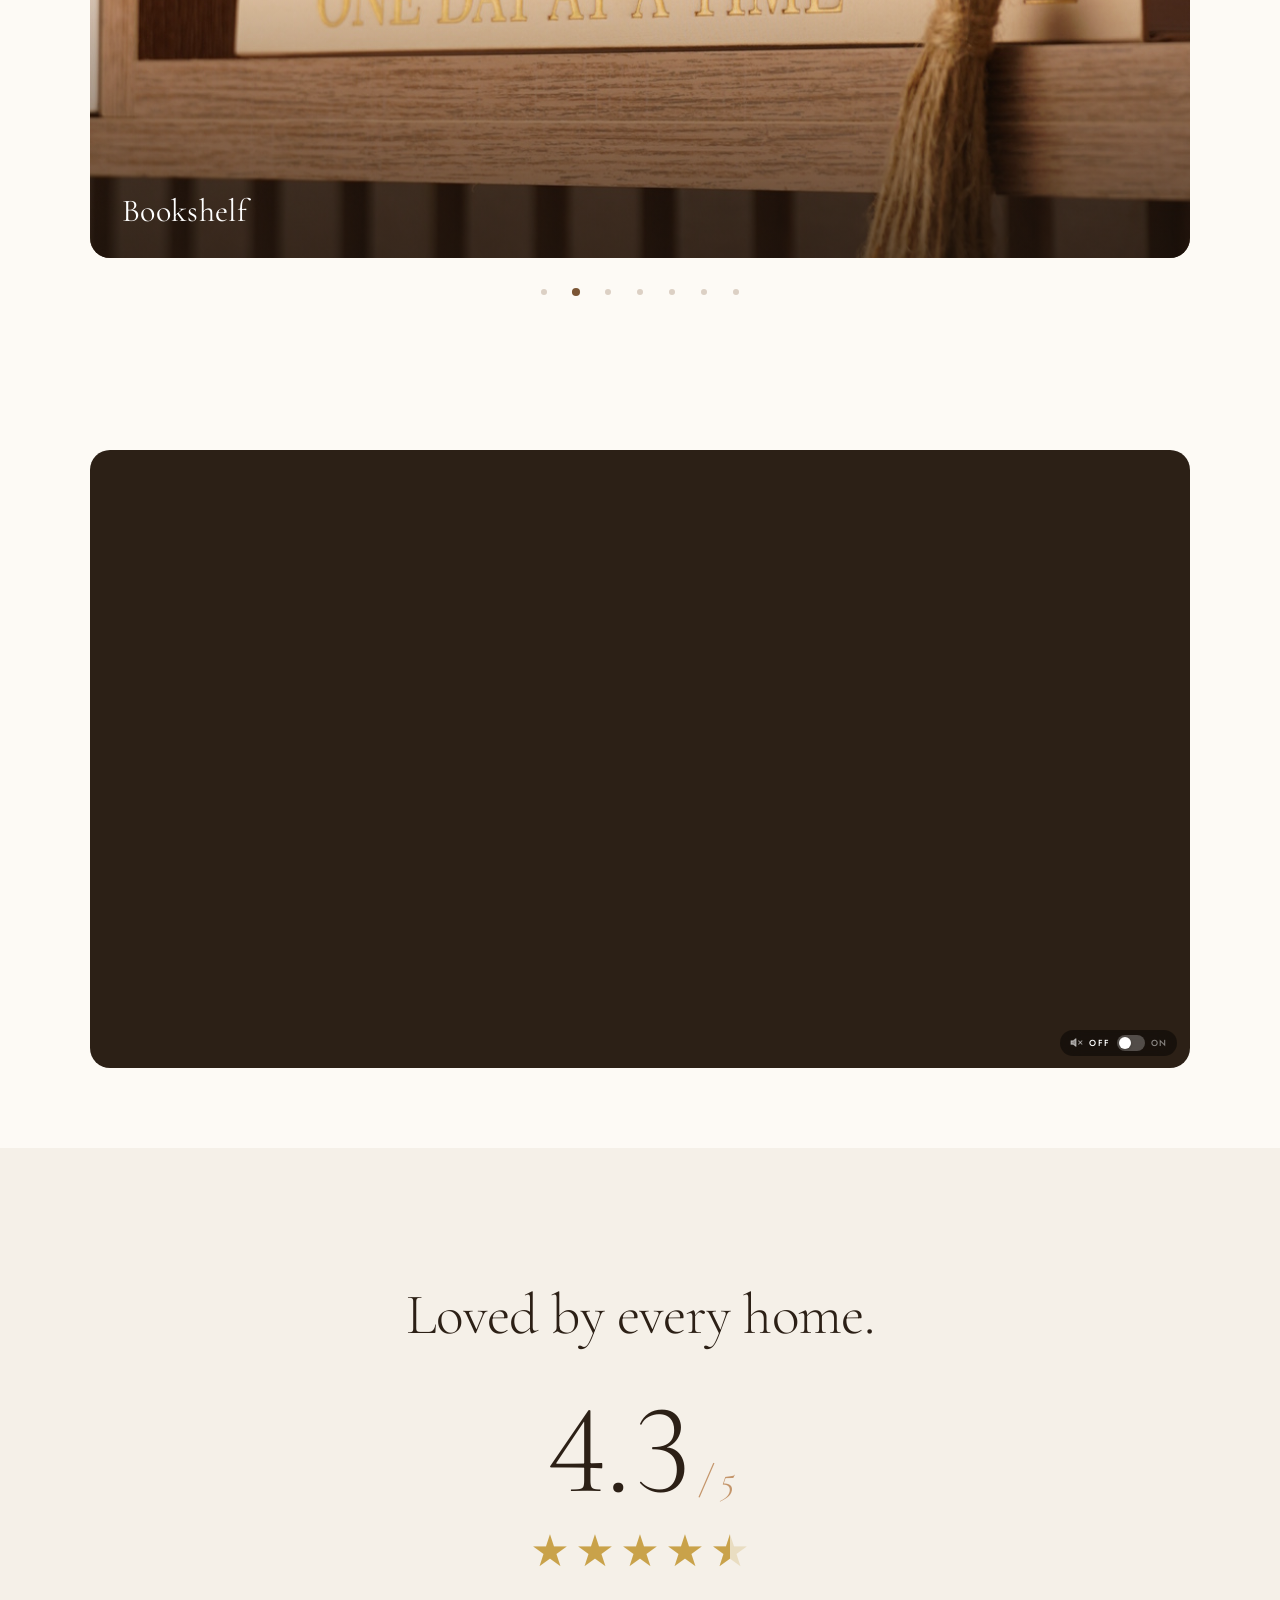
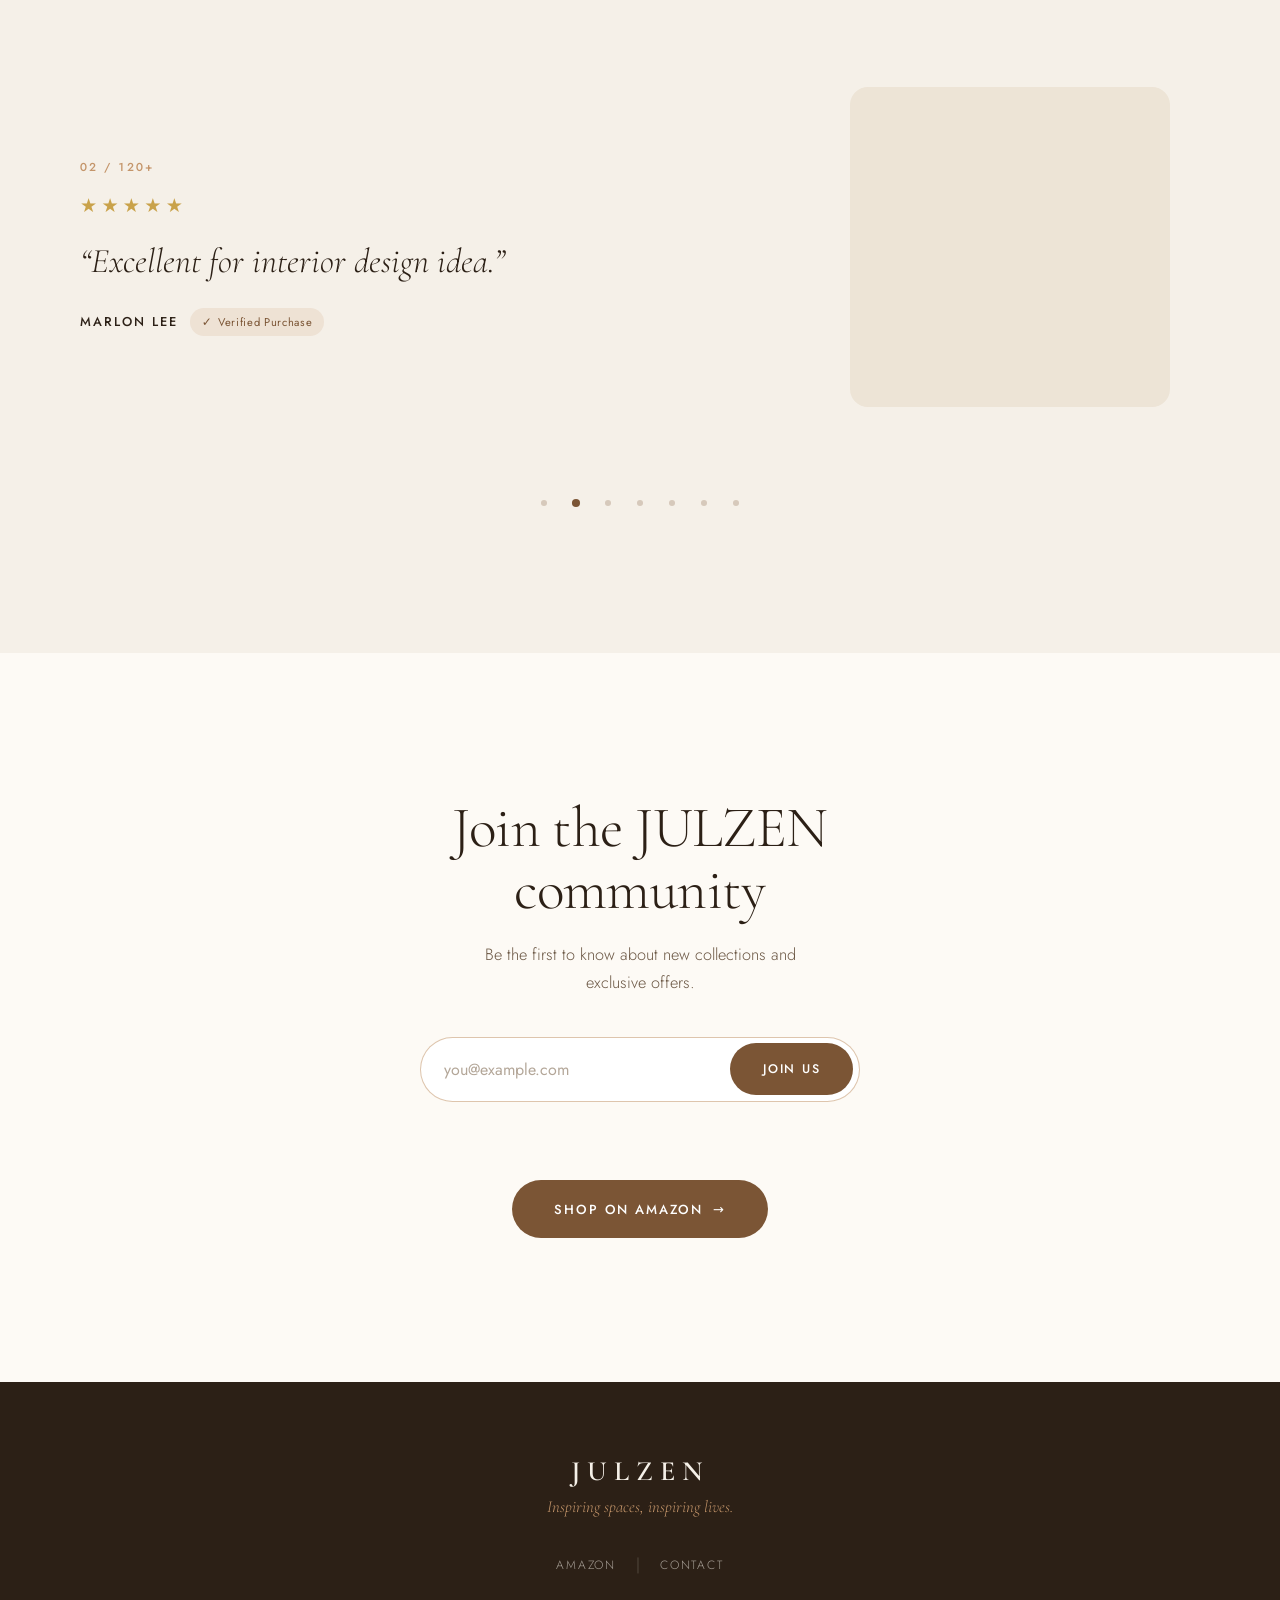
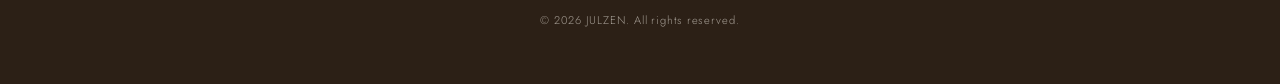
==== commit fcc9fa25: "Add full JULZEN DECOR logo to nav Co-Authored-By: Claude Opus 5.5 <noreply@anthropic.com>" ====
--- a/index.html
+++ b/index.html
@@ -21,7 +21,7 @@
 
   <!-- NAV -->
   <header class="site-nav" id="nav">
-    <a href="#top" class="logo" aria-label="JULZEN home">JULZEN</a>
+    <a href="#top" class="logo" aria-label="JULZEN home"><img src="julzen-logo-nav.png" alt="JULZEN" style="height:40px;width:auto;"></a>
     <div class="lang-switch" role="button" tabindex="0" aria-label="Switch language" style="cursor:pointer;">
       <span class="lang-option lang-active">EN</span>
       <span class="lang-separator">/</span>
--- a/style.css
+++ b/style.css
@@ -88,6 +88,9 @@
   transition: background-color 300ms ease, color 300ms ease, box-shadow 300ms ease;
 }
 .site-nav .logo { color: inherit; font-size: 1.35rem; }
+.logo img { display: block; }
+.site-nav .logo img { filter: brightness(0) invert(1); transition: filter 300ms ease; }
+.site-nav.is-scrolled .logo img { filter: none; }
 .nav-lang {
   font-size: 0.72rem; font-weight: 500; letter-spacing: 0.18em;
   padding: 0.4rem 0.2rem; opacity: 0.85;
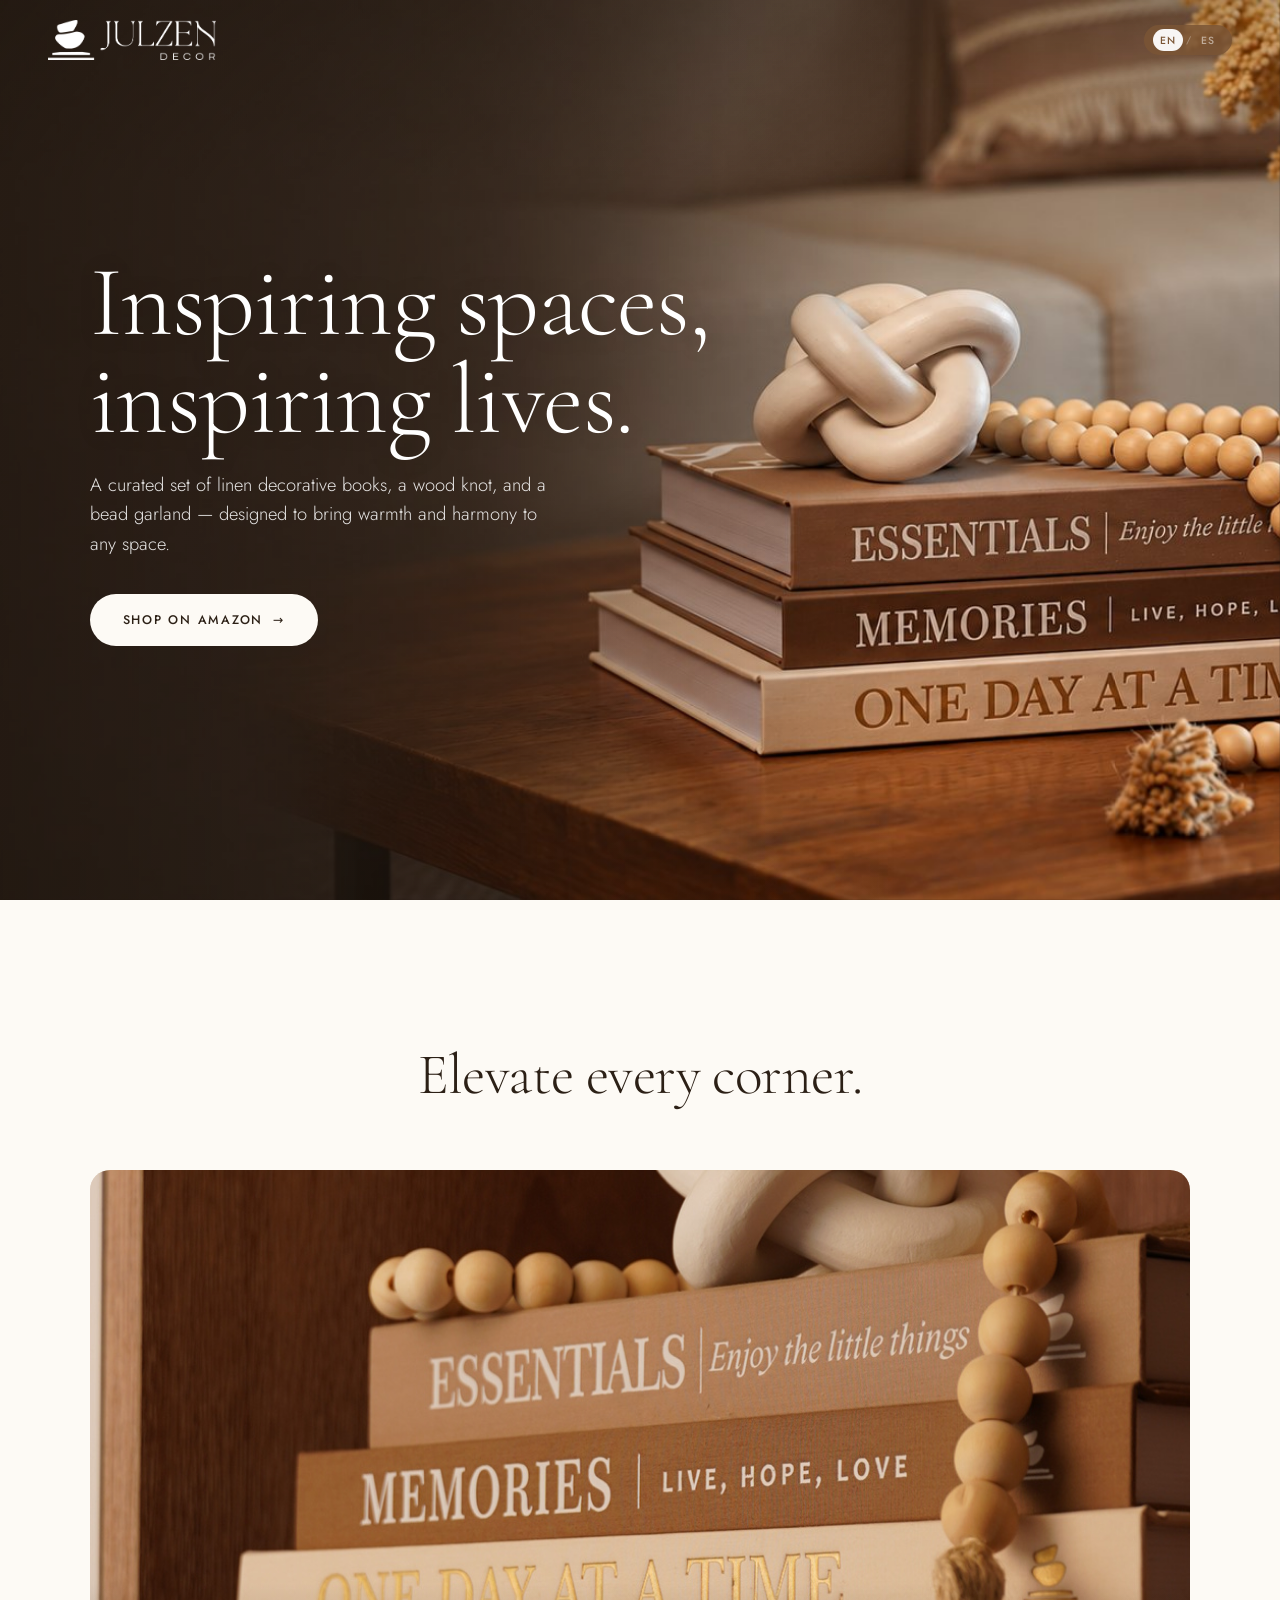
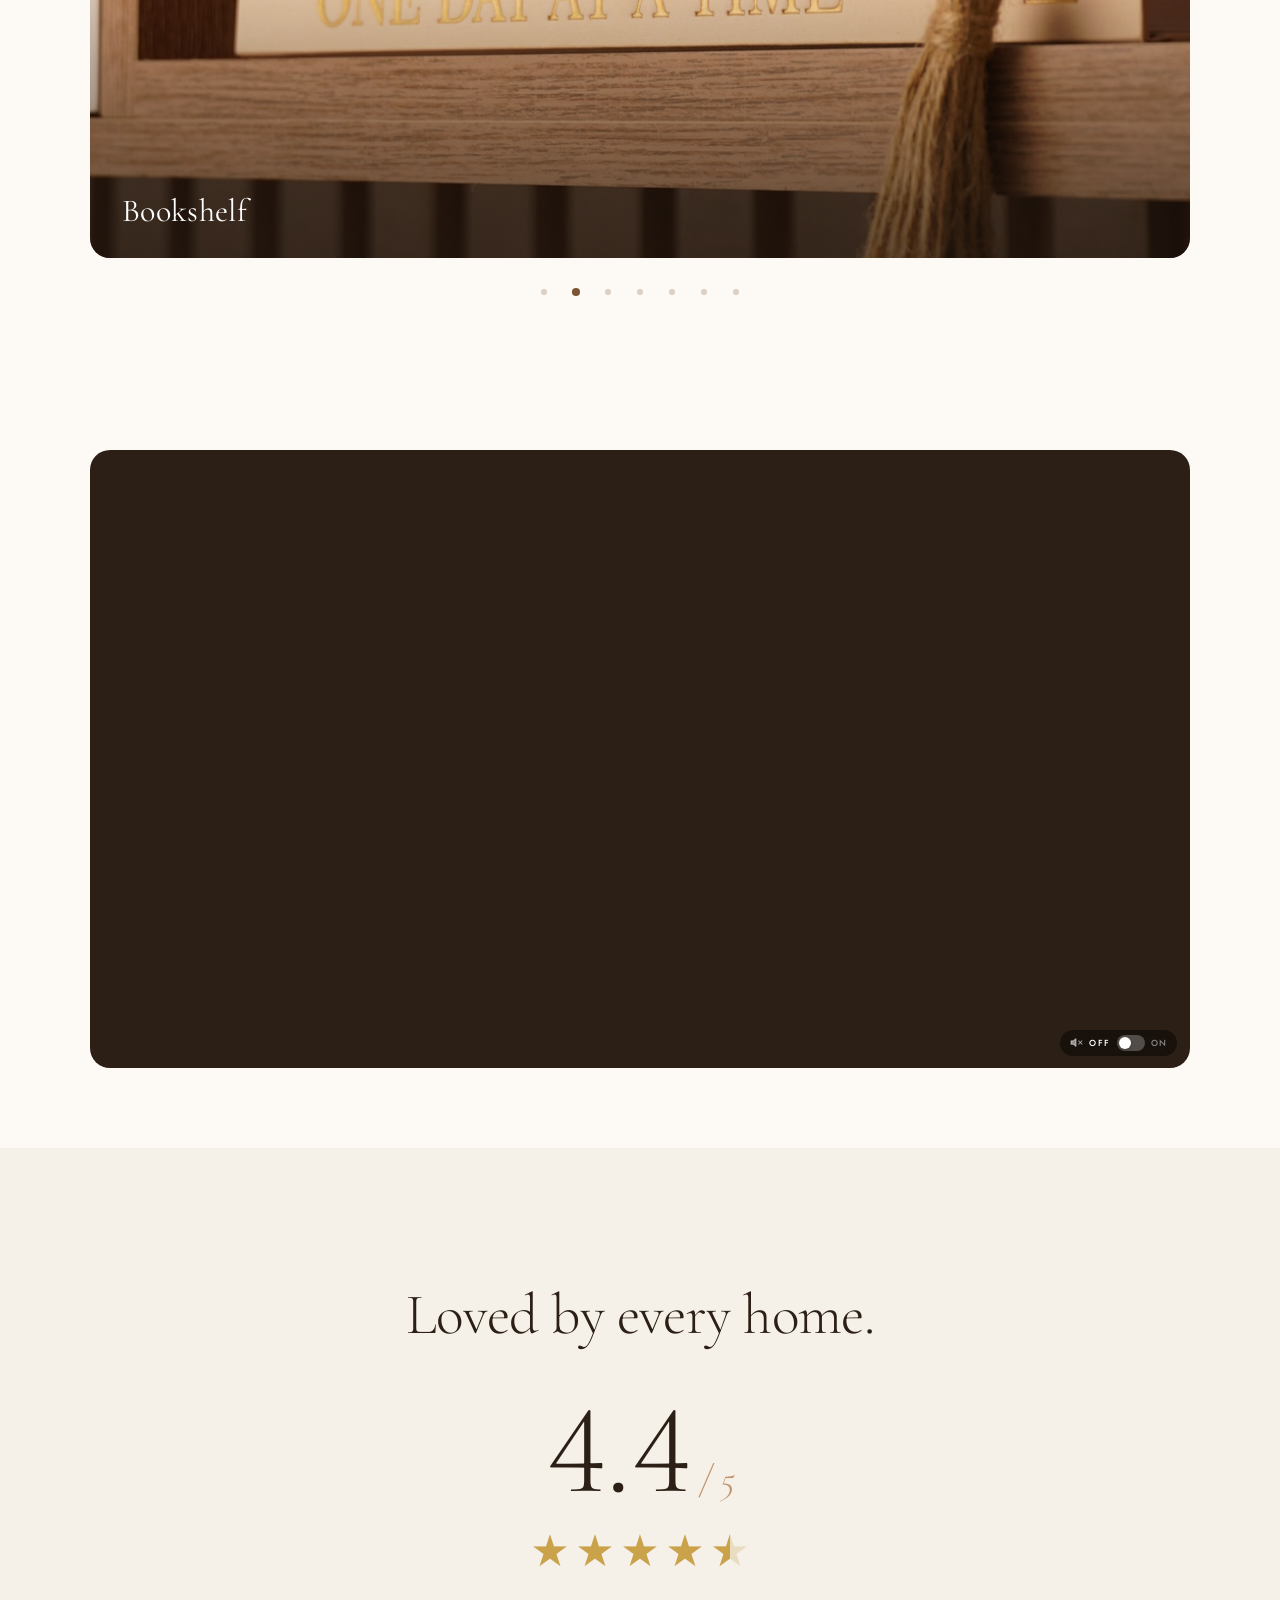
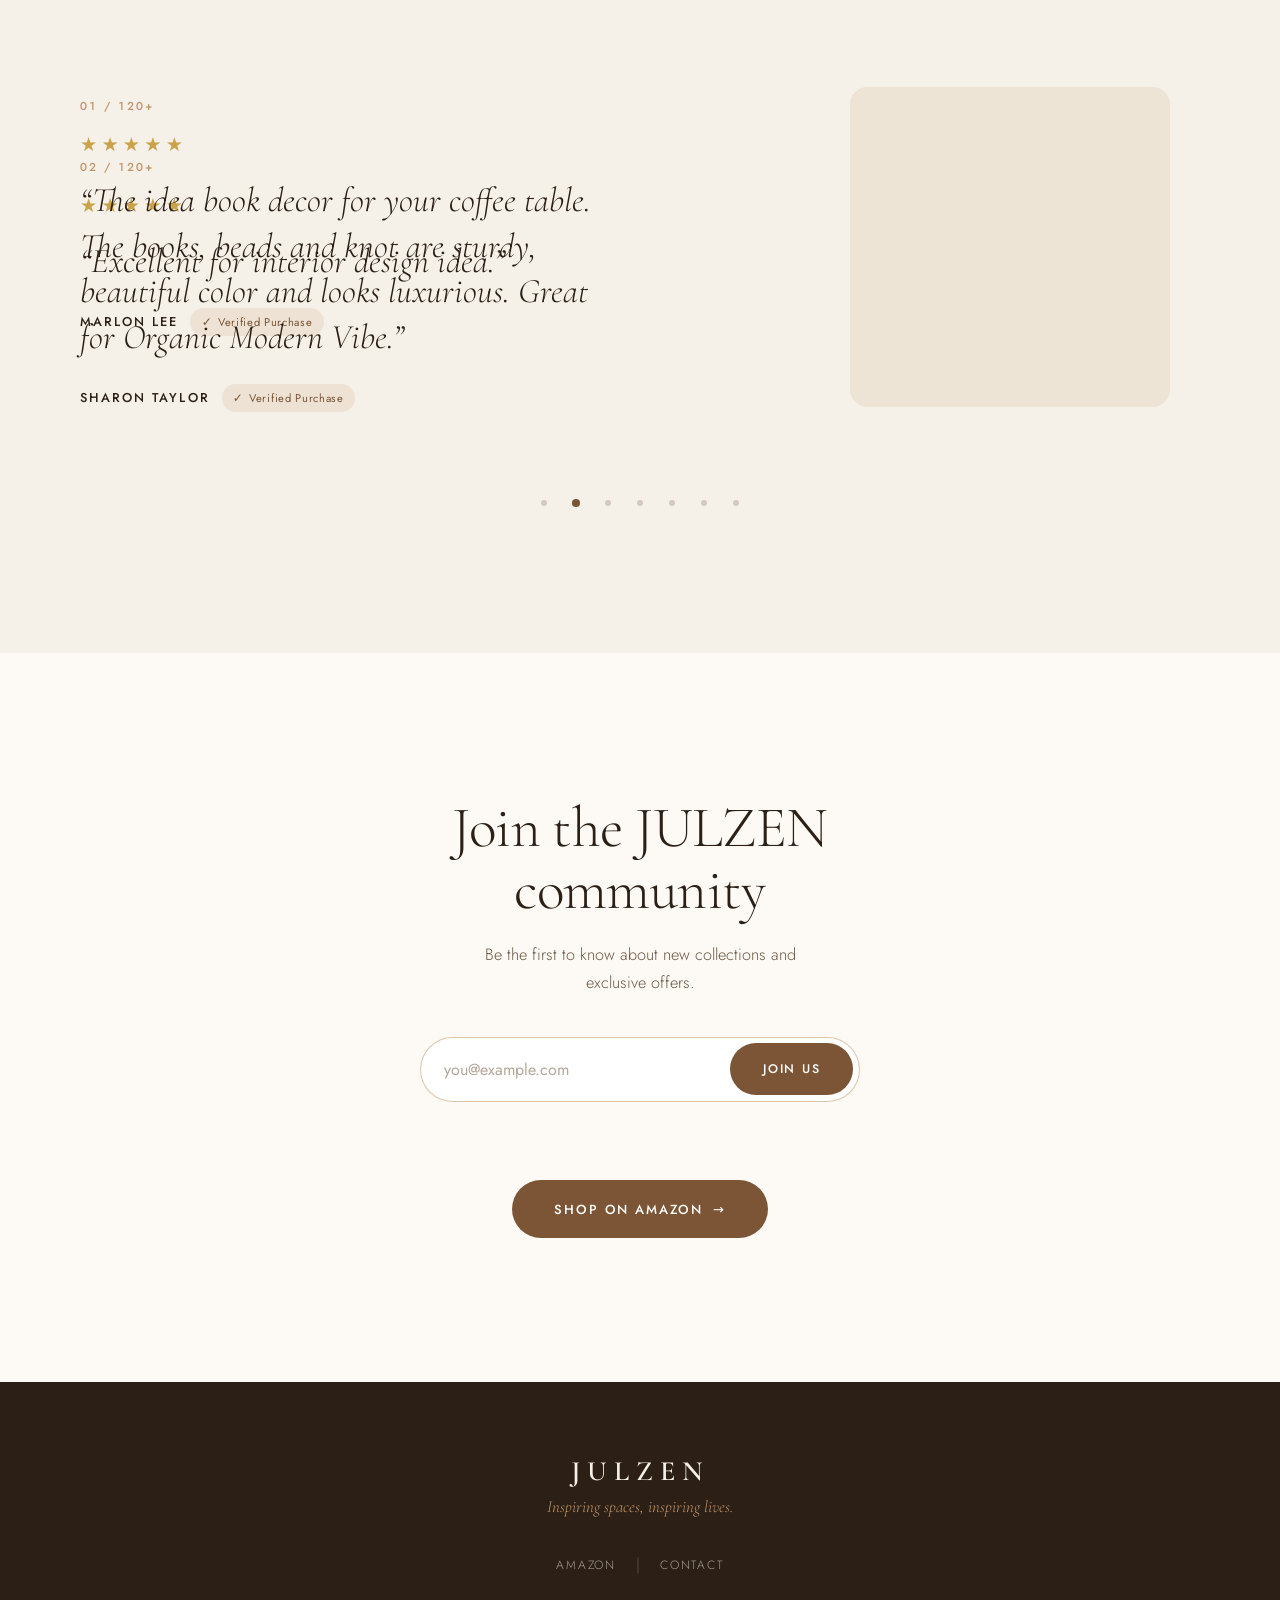
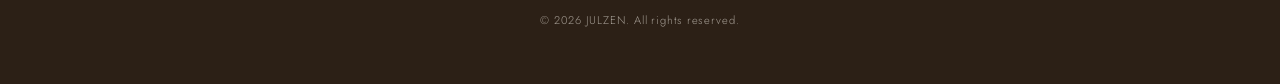
==== commit ac6b71ef: "Bust cache for updated nav logo Co-Authored-By: Claude Opus 5.5 <noreply@anthropic.com>" ====
--- a/index.html
+++ b/index.html
@@ -21,7 +21,7 @@
 
   <!-- NAV -->
   <header class="site-nav" id="nav">
-    <a href="#top" class="logo" aria-label="JULZEN home"><img src="julzen-logo-nav.png" alt="JULZEN" style="height:40px;width:auto;"></a>
+    <a href="#top" class="logo" aria-label="JULZEN home"><img src="julzen-logo-nav.png?v=2" alt="JULZEN" style="height:40px;width:auto;"></a>
     <div class="lang-switch" role="button" tabindex="0" aria-label="Switch language" style="cursor:pointer;">
       <span class="lang-option lang-active">EN</span>
       <span class="lang-separator">/</span>
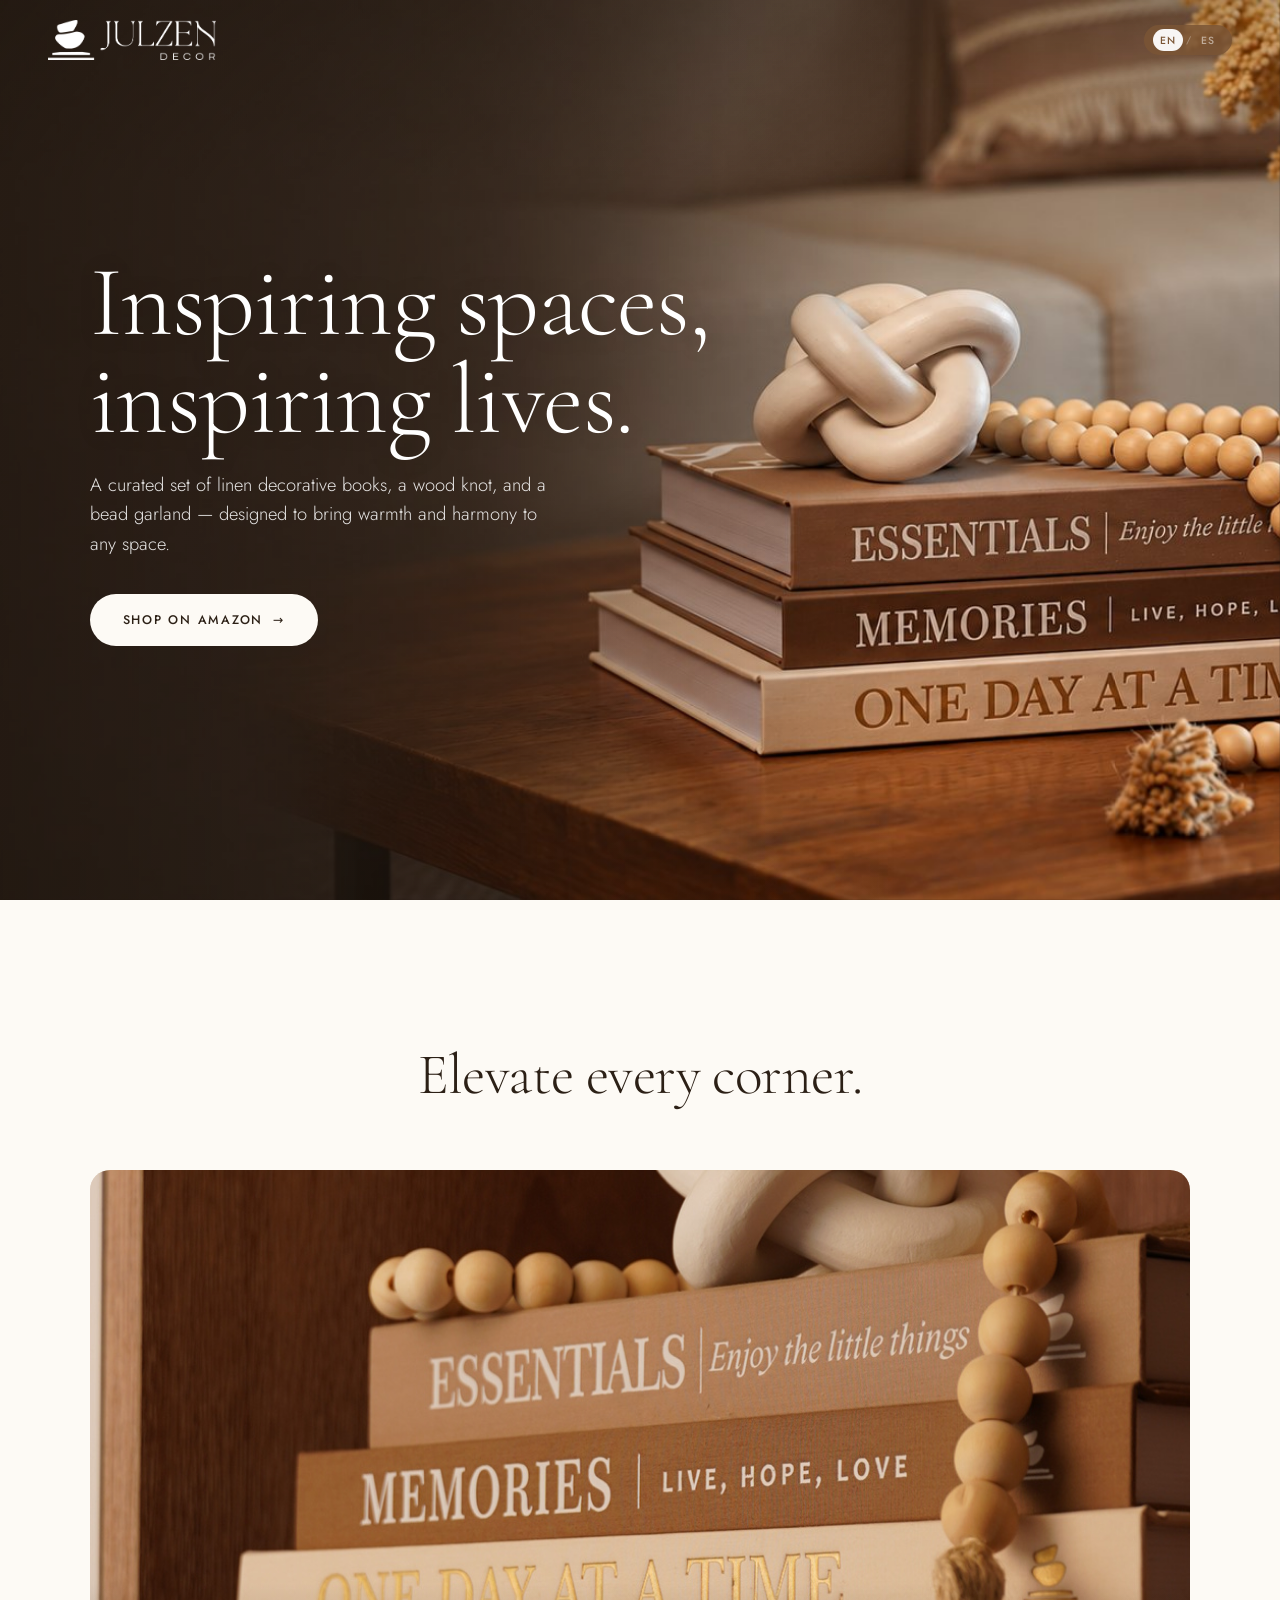
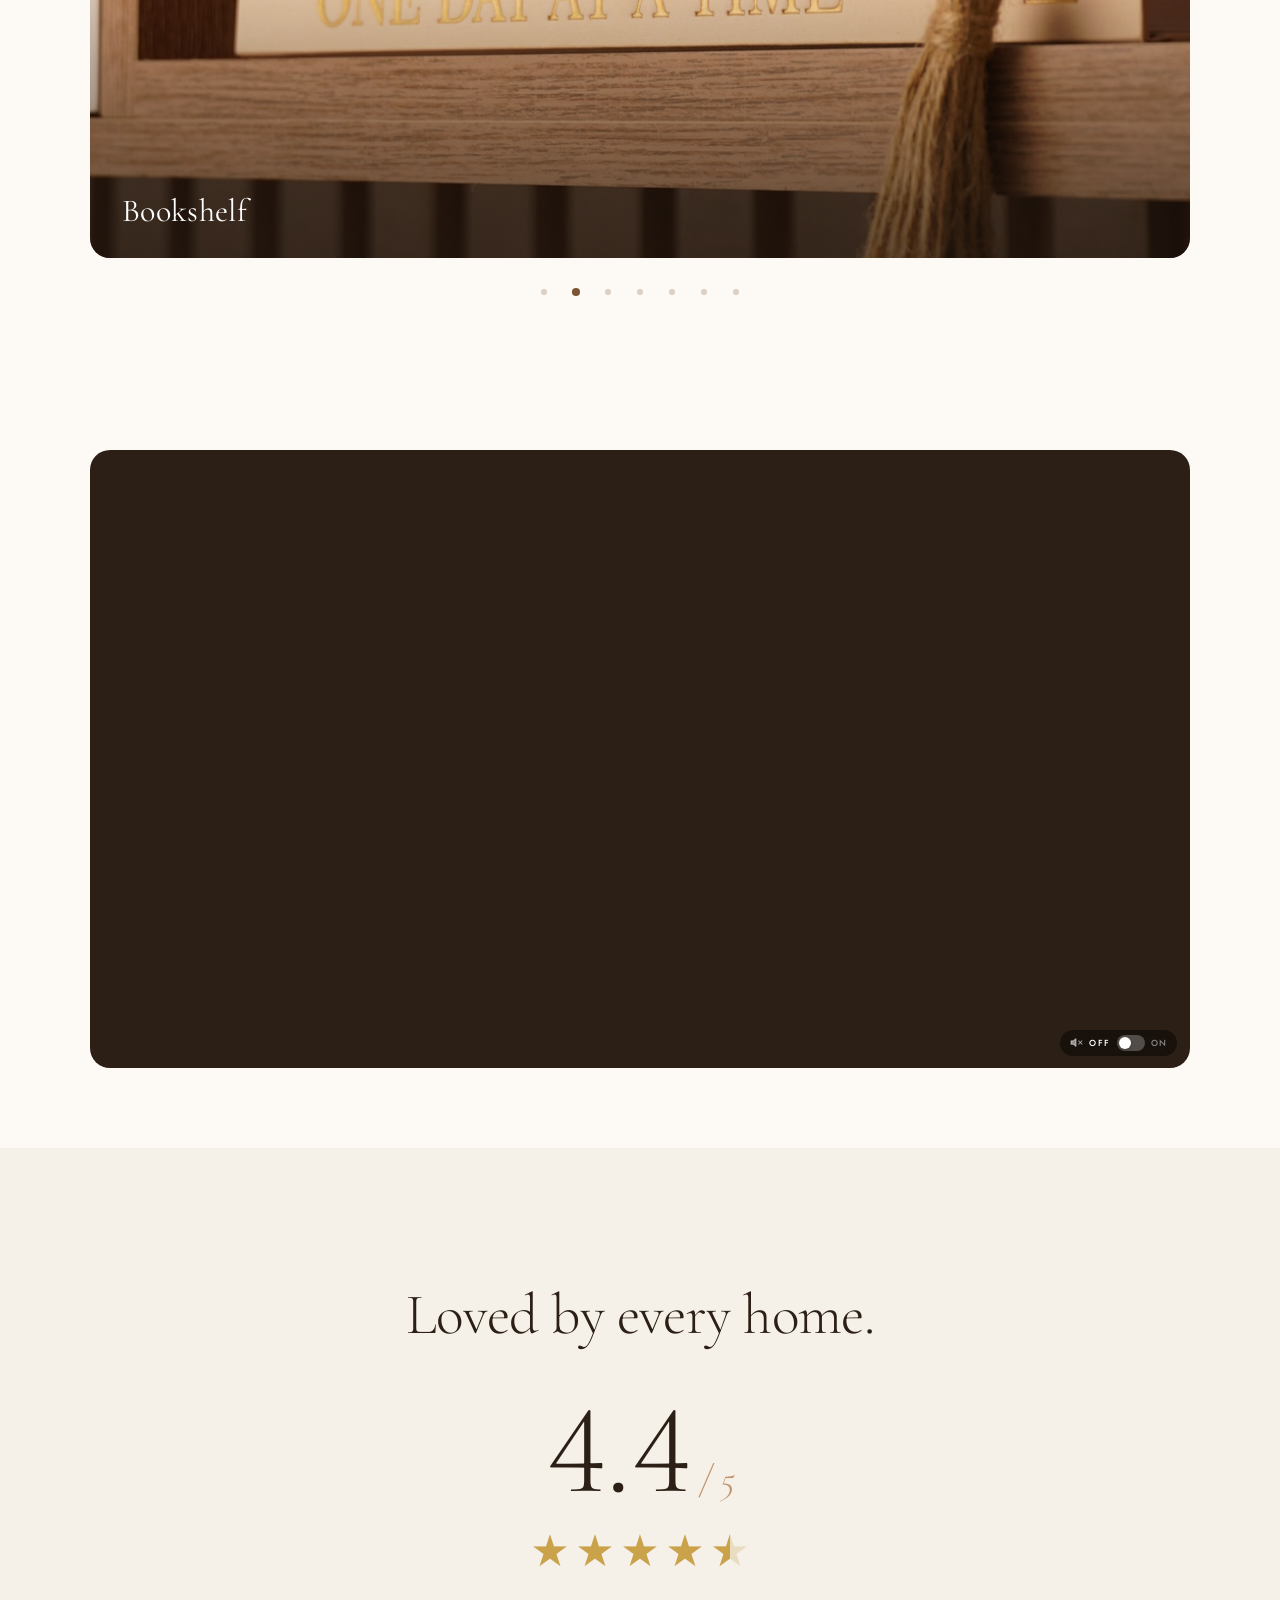
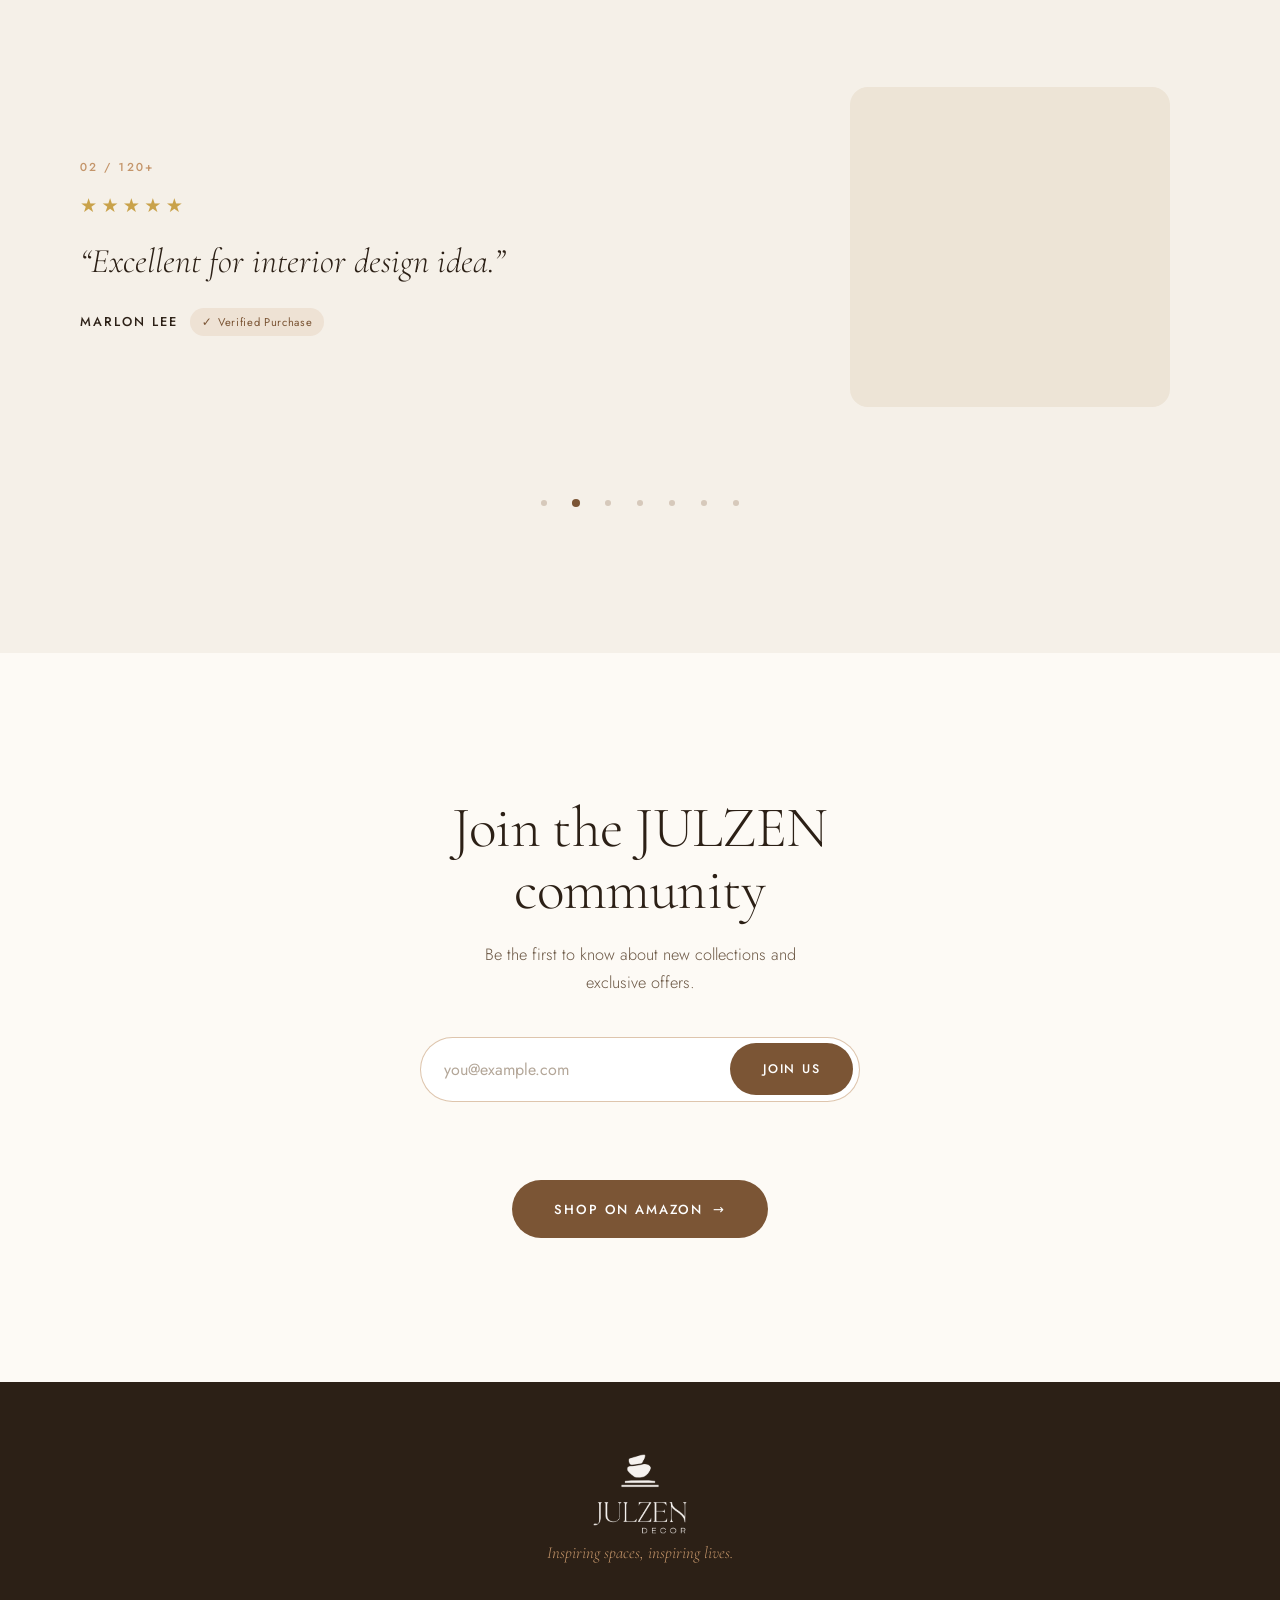
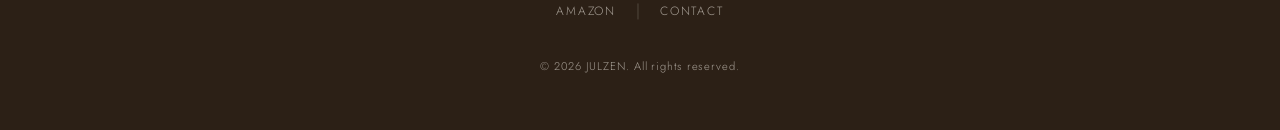
==== commit d208d787: "Replace footer text with white logo image Co-Authored-By: Claude Opus 5.5 <noreply@anthropic.com>" ====
--- a/index.html
+++ b/index.html
@@ -263,7 +263,7 @@
   <!-- FOOTER -->
   <footer>
     <div class="footer-inner">
-      <div class="footer-logo">JULZEN</div>
+      <div class="footer-logo"><img src="julzen-logo-footer.png" alt="JULZEN DECOR" style="height:80px;width:auto;"></div>
       <p class="footer-tagline" data-i18n="footer-tagline">Inspiring spaces, inspiring lives.</p>
       <div class="footer-links">
         <a href="https://www.amazon.com/dp/B0FD91PWK6" target="_blank" rel="noopener" data-i18n="footer-amazon">Amazon</a>
--- a/style.css
+++ b/style.css
@@ -644,6 +644,7 @@
   text-align: center;
 }
 .footer-inner { max-width: 500px; margin: 0 auto; }
+.footer-logo img { width: auto; margin: 0 auto; }
 .footer-logo {
   font-family: var(--font-serif); font-size: 1.75rem; font-weight: 600;
   letter-spacing: 0.25em; color: var(--cream); margin-bottom: 0.5rem;
